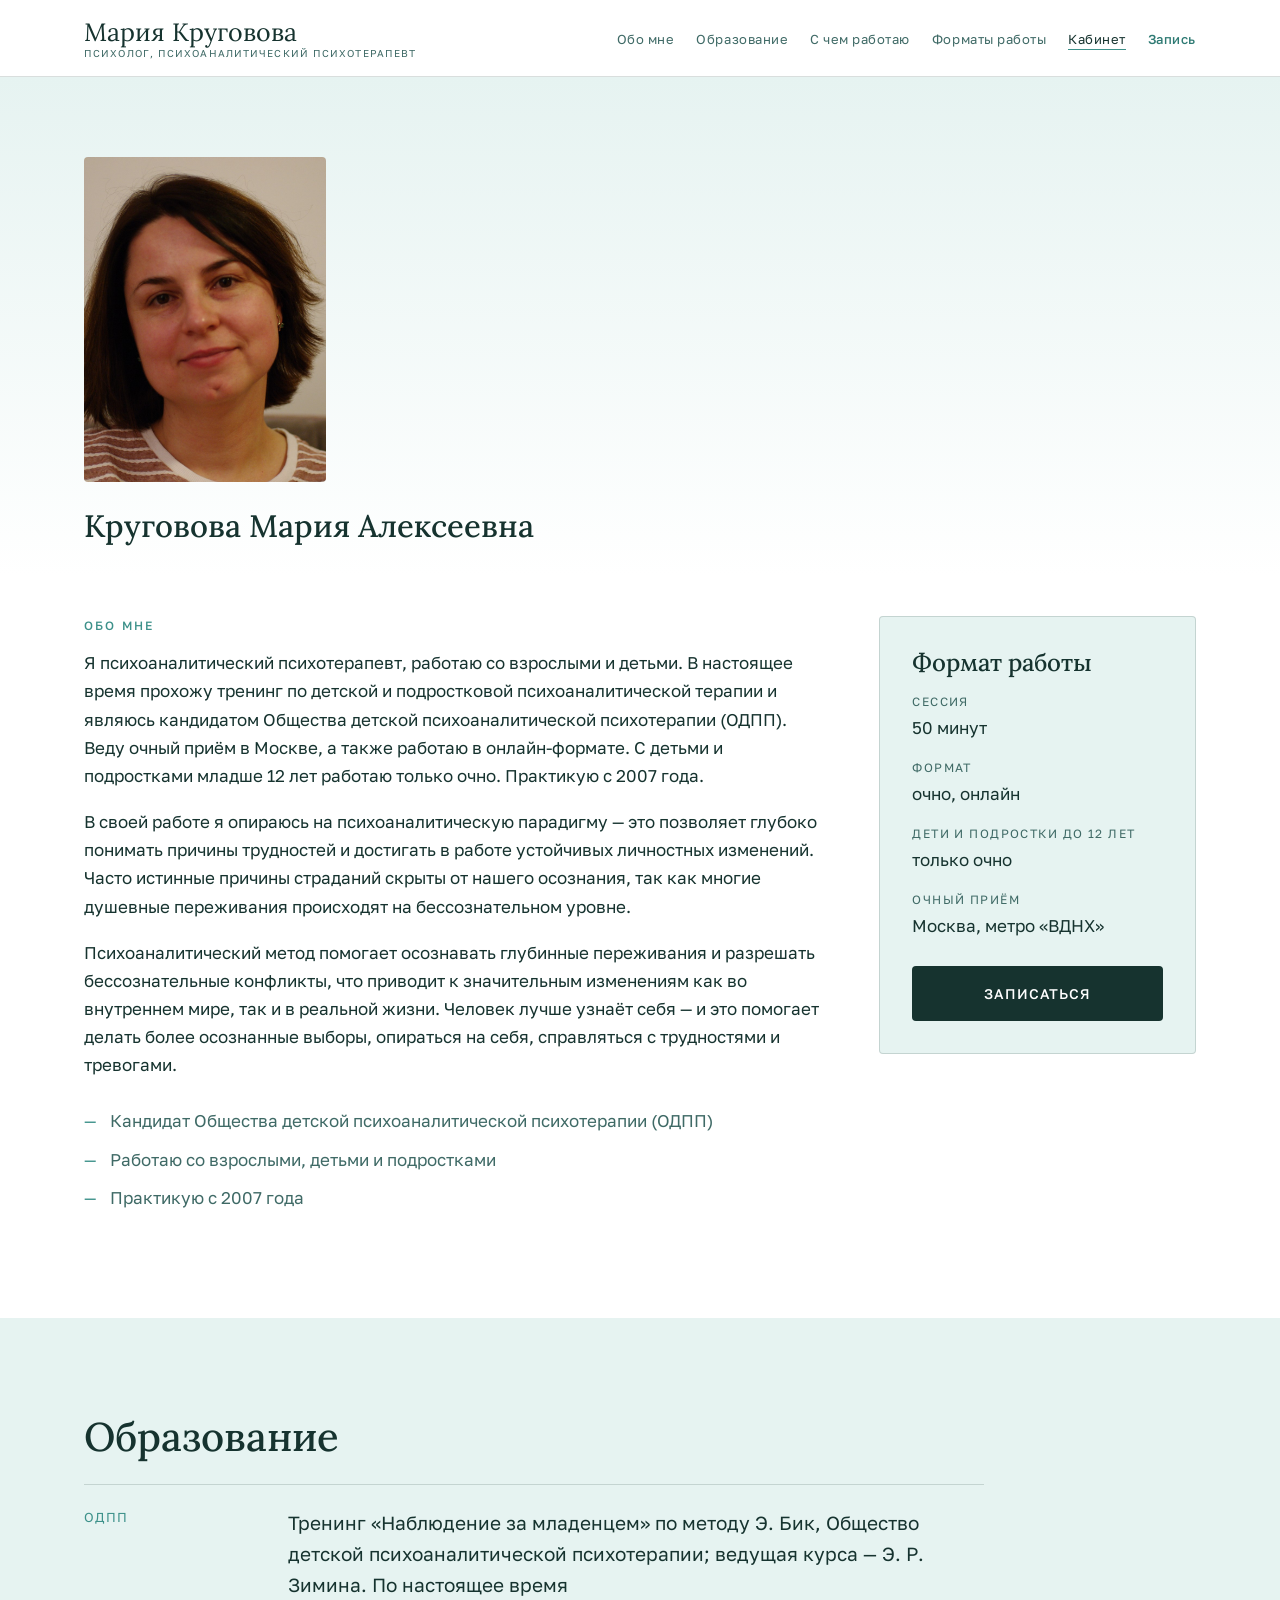
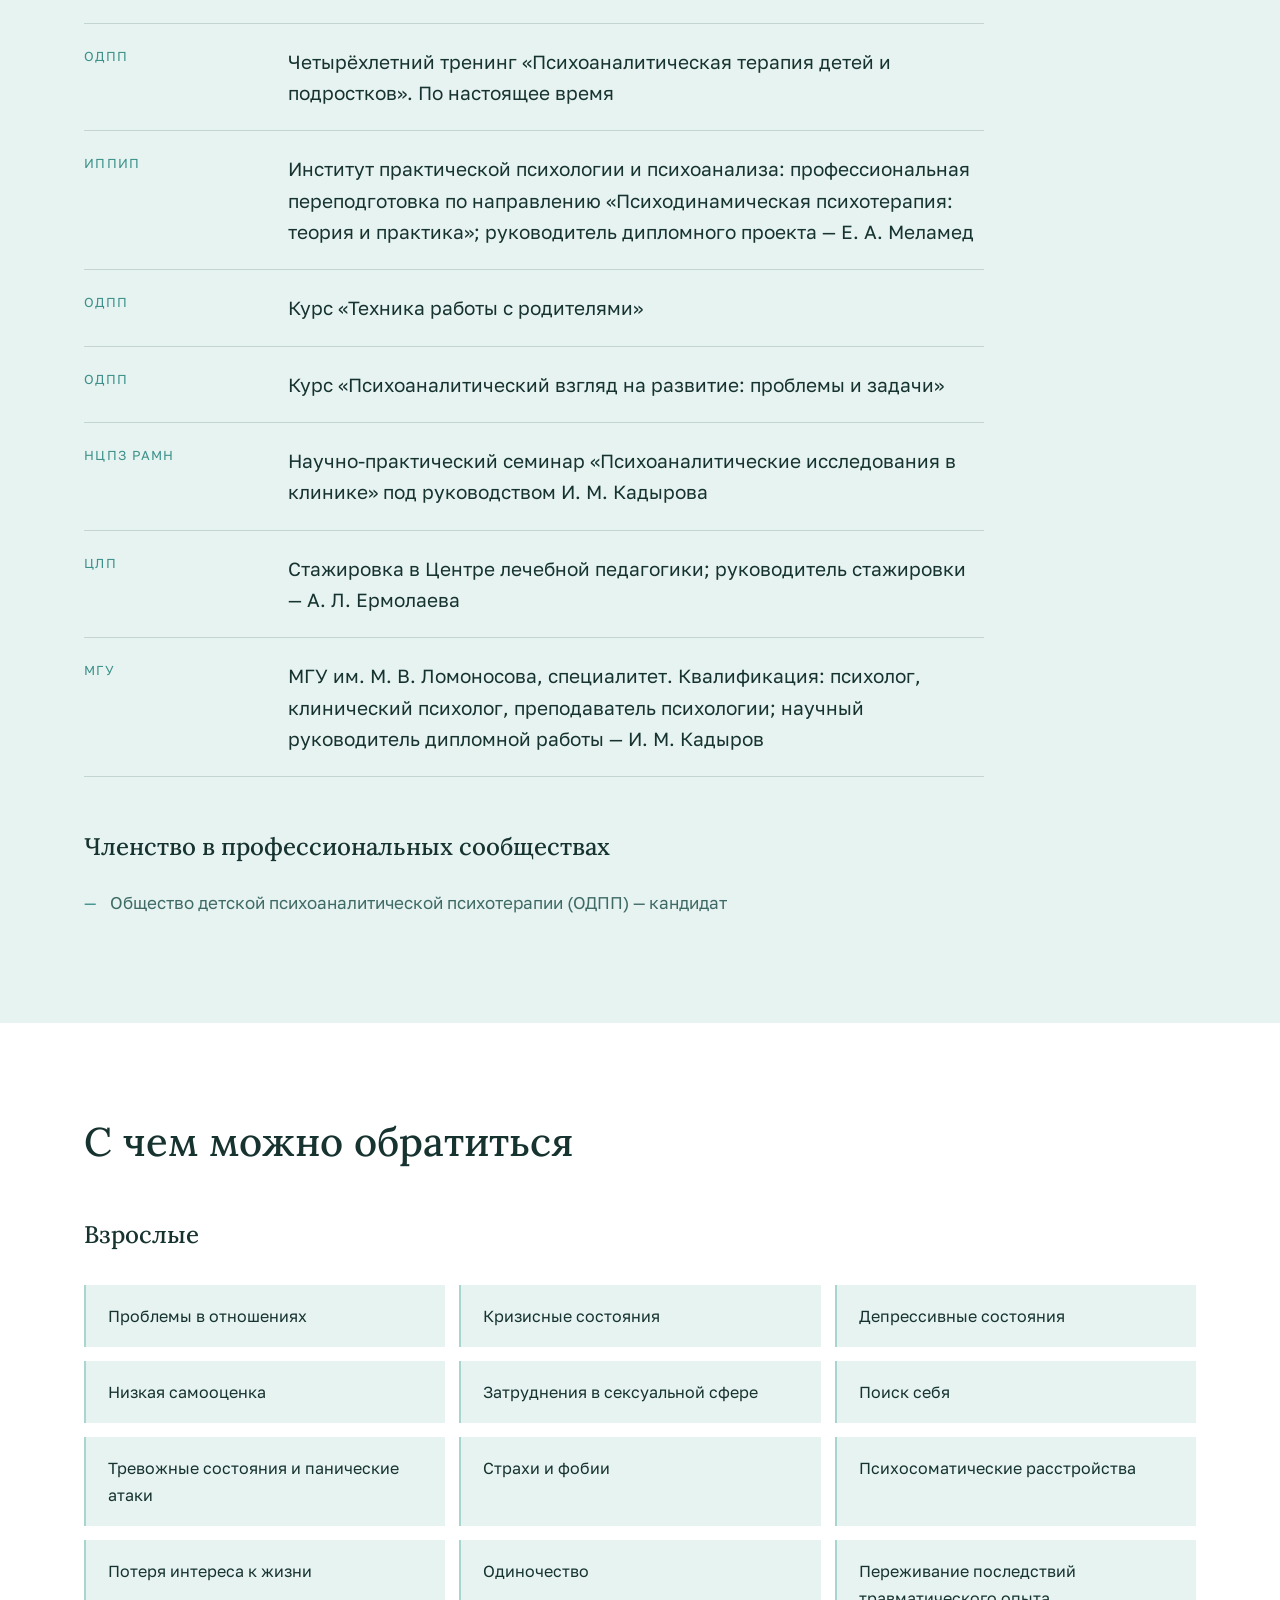
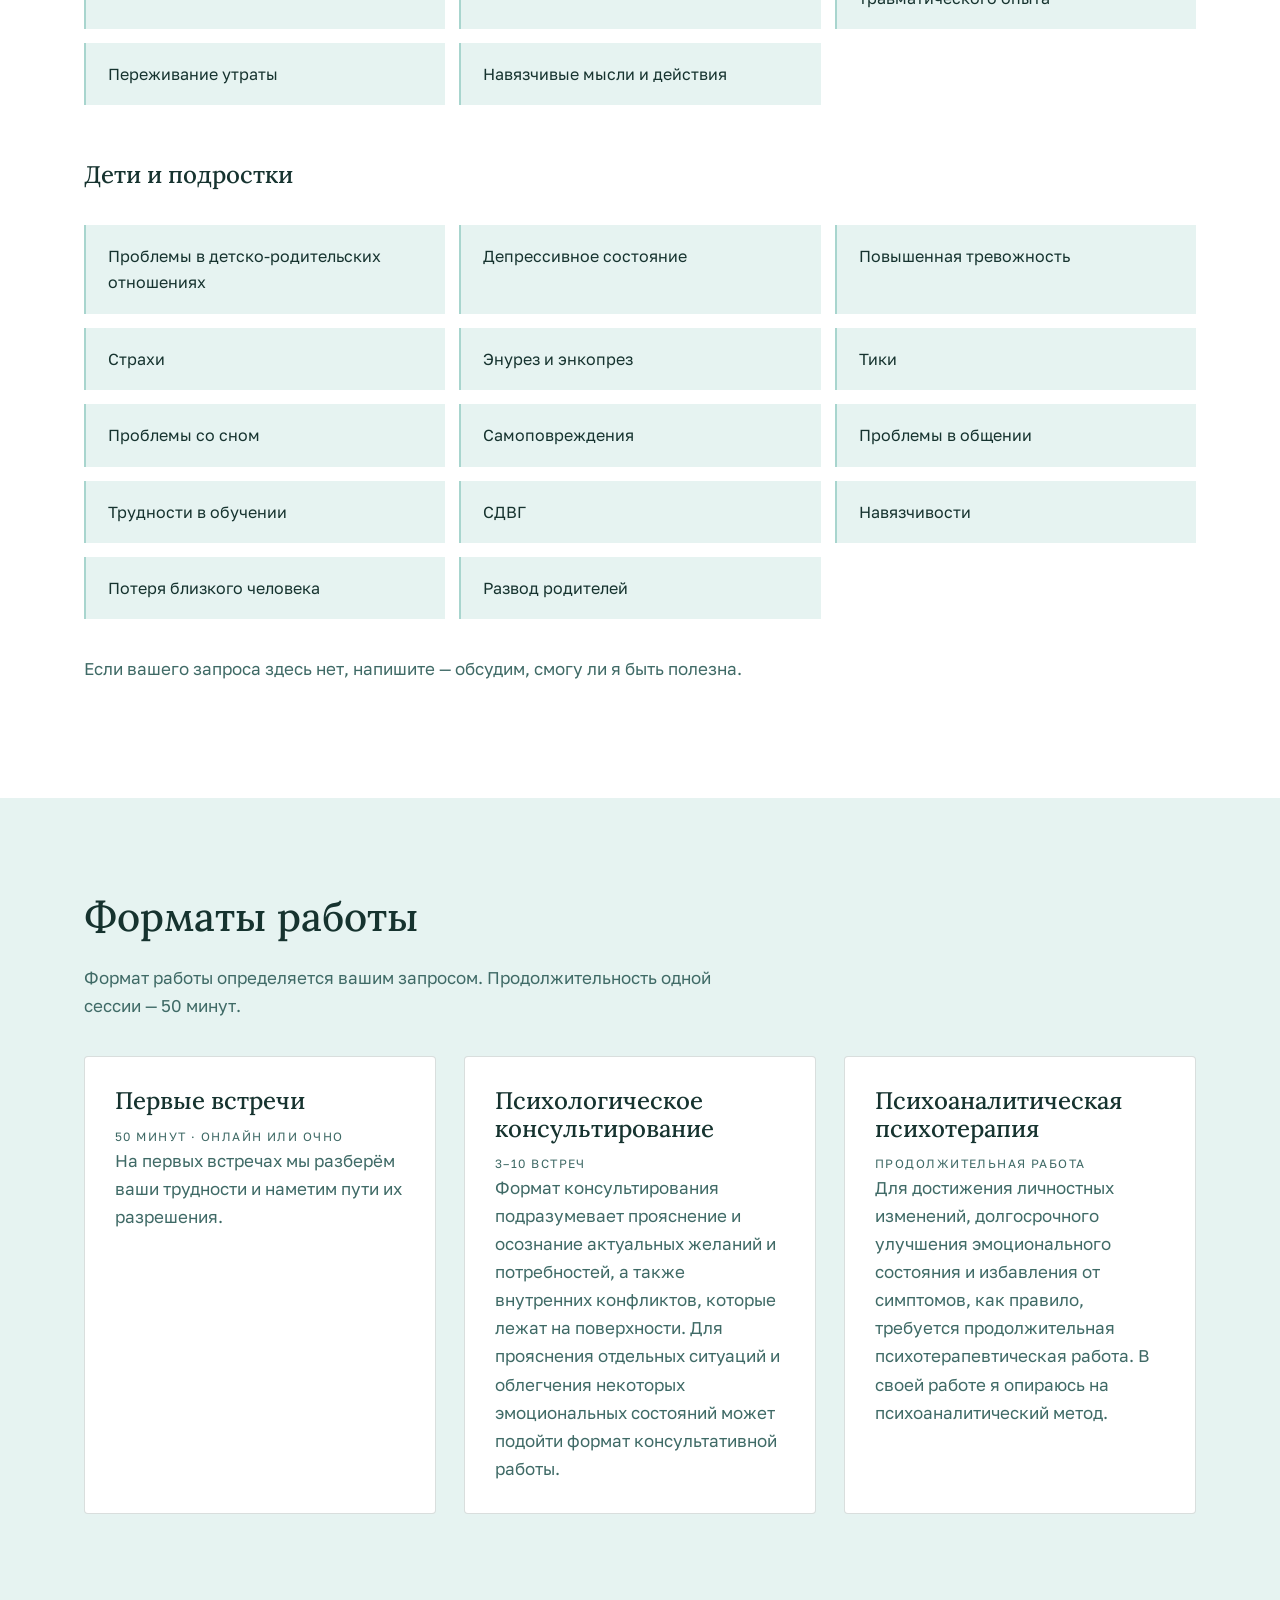
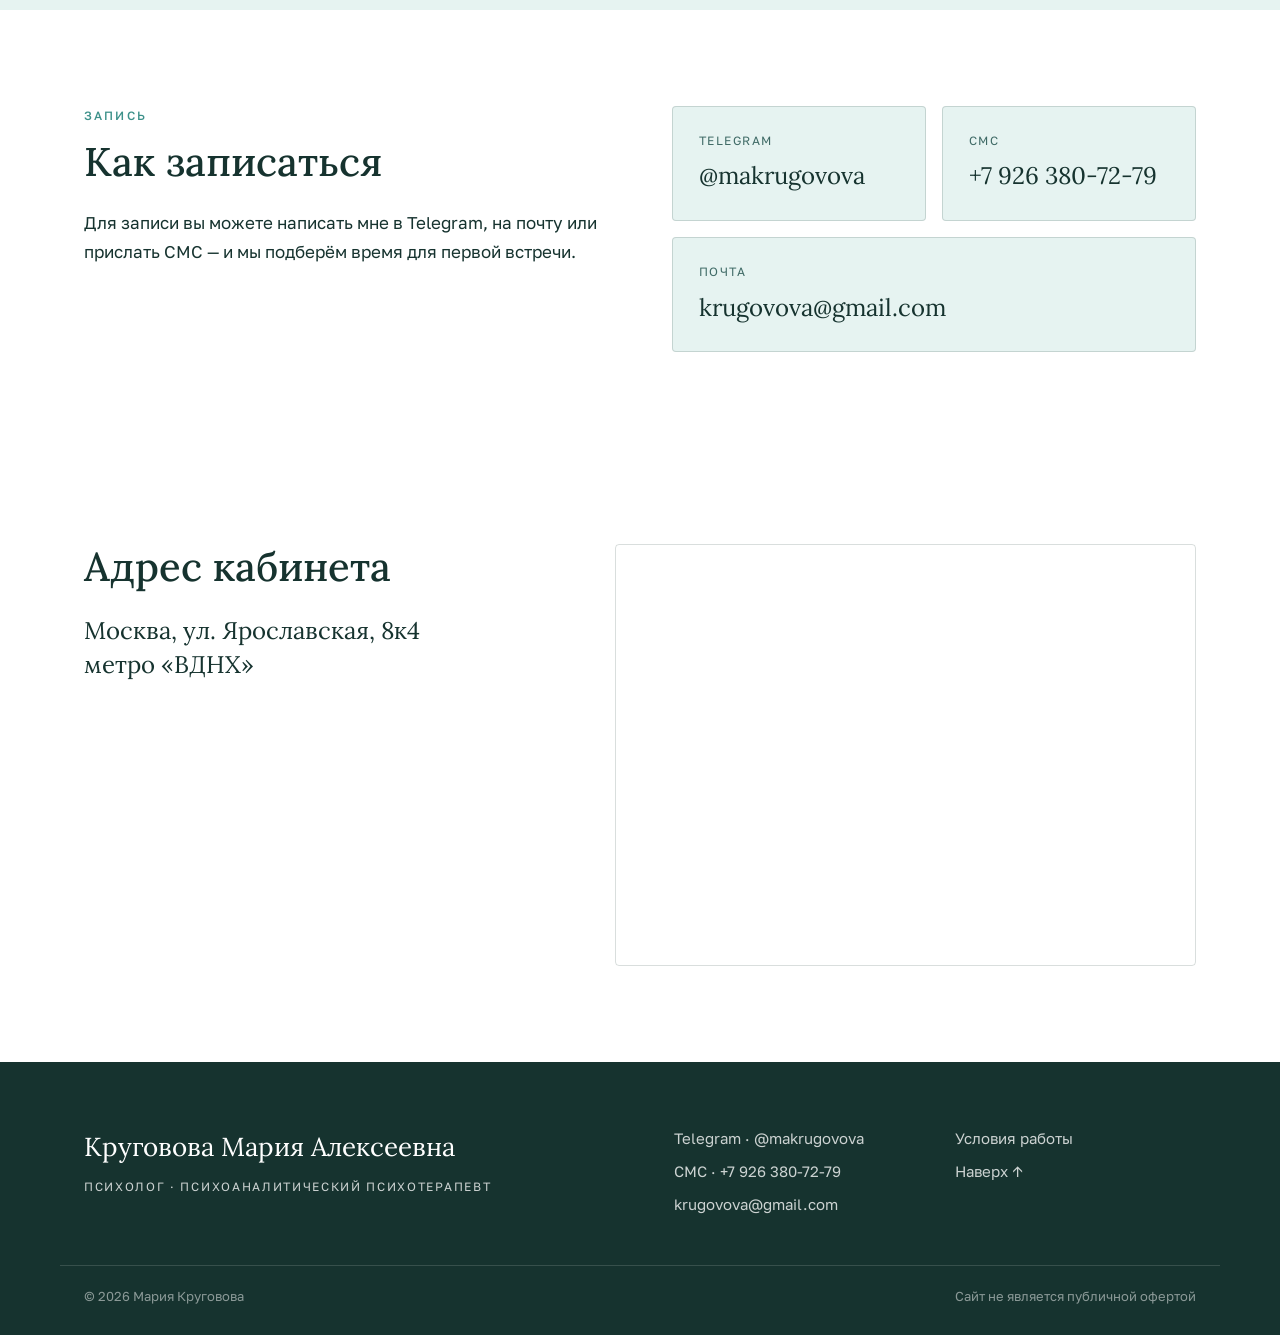
==== index.html @ 3757fe3a "Упростить шапку секции «Образование» Вместо надзаголовка «Образование» + h2 «Обучение и профессионал" ====
<!DOCTYPE html>
<html lang="ru">
<head>
<meta charset="UTF-8">
<meta name="viewport" content="width=device-width, initial-scale=1.0">
<title>Мария Круговова — клинический психолог, психоаналитический психотерапевт</title>
<meta name="description" content="Круговова Мария Алексеевна — клинический психолог, психоаналитический психотерапевт. Работа со взрослыми, детьми и подростками. Очный приём в Москве у метро ВДНХ и онлайн. Практика с 2007 года.">
<meta name="format-detection" content="telephone=no">
<!-- TODO: УДАЛИТЬ перед настоящим запуском — пока сайт-заглушка закрыт от поисковиков -->
<meta name="robots" content="noindex, nofollow">
<link rel="canonical" href="https://krugovova.ru/">
<meta property="og:type" content="website">
<meta property="og:title" content="Мария Круговова — клинический психолог, психоаналитический психотерапевт">
<meta property="og:description" content="Психоаналитическая психотерапия и консультирование. Взрослые, дети и подростки. Москва и онлайн.">
<meta property="og:url" content="https://krugovova.ru/">
<meta property="og:image" content="https://krugovova.ru/assets/img/og.jpg">
<meta property="og:image:width" content="1200">
<meta property="og:image:height" content="630">
<meta property="og:image:alt" content="Мария Круговова — клинический психолог, психоаналитический психотерапевт">
<meta name="twitter:card" content="summary_large_image">
<meta property="og:locale" content="ru_RU">
<link rel="icon" href="assets/img/favicon.svg" type="image/svg+xml">
<link rel="stylesheet" href="assets/css/style.css">
</head>
<body>

<!-- ============================== ШАПКА ============================== -->
<header class="header" id="header">
  <div class="container header__inner">
    <a class="brand" href="#top">
      <span class="brand__name">Мария Круговова</span>
      <span class="brand__role">психолог, психоаналитический&nbsp;психотерапевт</span>
    </a>

    <nav class="nav" id="nav">
      <ul class="nav__list">
        <li><a class="nav__link" href="#about">Обо мне</a></li>
        <li><a class="nav__link" href="#education">Образование</a></li>
        <li><a class="nav__link" href="#reasons">С чем работаю</a></li>
        <li><a class="nav__link" href="#method">Форматы работы</a></li>
        <li><a class="nav__link" href="#office">Кабинет</a></li>
        <li><a class="nav__link nav__link--cta" href="#booking">Запись</a></li>
      </ul>
      <div class="nav__contacts">
        <a href="https://t.me/makrugovova" target="_blank" rel="noopener" aria-label="Telegram">Telegram</a>
        <a href="sms:+79263807279" aria-label="СМС">+7 926 380-72-79</a>
        <a href="mailto:krugovova@gmail.com" aria-label="E-mail">krugovova@gmail.com</a>
      </div>
    </nav>

    <button class="burger" id="burger" type="button" aria-label="Меню" aria-expanded="false" aria-controls="nav">
      <span></span><span></span><span></span>
    </button>
  </div>
</header>

<main id="top">

  <!-- ============================== HERO ============================== -->
  <section class="hero">
    <div class="container hero__inner">
      <div class="hero__media">
        <img class="hero__photo" src="assets/img/portrait.jpg" alt="Мария Круговова, клинический психолог" width="900" height="1200">
        <h1 class="hero__title">Круговова Мария Алексеевна</h1>
      </div>
    </div>
  </section>

  <!-- ============================== ЦИФРЫ ============================== -->
  <!-- Скрыто: нет реальных цифр (часы семинаров, практики, супервизий, личной терапии).
       Когда Мария их назовёт — раскомментировать и подставить в data-count. -->
  <!--
  <section class="facts">
    <div class="container facts__grid">
      <div class="fact"><div class="fact__num" data-count="0">0</div><div class="fact__text">часов теоретических и клинических семинаров</div></div>
      <div class="fact"><div class="fact__num" data-count="0">0</div><div class="fact__text">часов работы с клиентами</div></div>
      <div class="fact"><div class="fact__num" data-count="0">0</div><div class="fact__text">часов супервизий</div></div>
      <div class="fact"><div class="fact__num" data-count="0">0</div><div class="fact__text">часов личной терапии</div></div>
    </div>
  </section>
  -->

  <!-- ============================== ОБО МНЕ ============================== -->
  <section class="section" id="about">
    <div class="container about__grid">
      <div class="about__text">
        <p class="eyebrow">Обо мне</p>
        <p>
          Я психоаналитический психотерапевт, работаю со взрослыми и детьми. В настоящее время
          прохожу тренинг по детской и подростковой психоаналитической терапии и являюсь кандидатом
          Общества детской психоаналитической психотерапии (ОДПП). Веду очный приём в Москве, а также
          работаю в онлайн-формате. С детьми и подростками младше 12 лет работаю только очно.
          Практикую с 2007 года.
        </p>
        <p>
          В своей работе я опираюсь на психоаналитическую парадигму — это позволяет глубоко понимать
          причины трудностей и достигать в работе устойчивых личностных изменений. Часто истинные
          причины страданий скрыты от нашего осознания, так как многие душевные переживания
          происходят на бессознательном уровне.
        </p>
        <p>
          Психоаналитический метод помогает осознавать глубинные переживания и разрешать
          бессознательные конфликты, что приводит к значительным изменениям как во внутреннем мире,
          так и в реальной жизни. Человек лучше узнаёт себя — и это помогает делать более осознанные
          выборы, опираться на себя, справляться с трудностями и тревогами.
        </p>
        <ul class="ticks">
          <li>Кандидат Общества детской психоаналитической психотерапии (ОДПП)</li>
          <li>Работаю со взрослыми, детьми и подростками</li>
          <li>Практикую с 2007 года</li>
        </ul>
      </div>
      <aside class="about__card">
        <h3>Формат работы</h3>
        <!-- TODO: добавить строку со стоимостью сессии, когда Мария её назовёт:
             <dt>Стоимость</dt><dd>0 000 ₽ за сессию</dd> -->
        <dl class="deflist">
          <dt>Сессия</dt><dd>50 минут</dd>
          <dt>Формат</dt><dd>очно, онлайн</dd>
          <dt>Дети и подростки до 12 лет</dt><dd>только очно</dd>
          <dt>Очный приём</dt><dd>Москва, метро «ВДНХ»</dd>
        </dl>
        <a class="btn btn--primary btn--block" href="#booking">Записаться</a>
      </aside>
    </div>
  </section>

  <!-- ============================== ОБРАЗОВАНИЕ ============================== -->
  <section class="section section--cream" id="education">
    <div class="container">
      <h2 class="section__title">Образование</h2>

      <!-- Карточки с дипломами/сертификатами: вернуть, когда будут сканы или фото 4:3.
           Разметка лежит в истории git (коммит fbd6896, секция #education). -->

      <ul class="timeline timeline--light">
        <li>
          <span class="timeline__year">ОДПП</span>
          <span class="timeline__text">Тренинг «Наблюдение за младенцем» по методу Э. Бик, Общество детской
            психоаналитической психотерапии; ведущая курса — Э. Р. Зимина. По настоящее время</span>
        </li>
        <li>
          <span class="timeline__year">ОДПП</span>
          <span class="timeline__text">Четырёхлетний тренинг «Психоаналитическая терапия детей и подростков».
            По настоящее время</span>
        </li>
        <li>
          <span class="timeline__year">ИППиП</span>
          <span class="timeline__text">Институт практической психологии и психоанализа: профессиональная
            переподготовка по направлению «Психодинамическая психотерапия: теория и практика»;
            руководитель дипломного проекта — Е. А. Меламед</span>
        </li>
        <li>
          <span class="timeline__year">ОДПП</span>
          <span class="timeline__text">Курс «Техника работы с родителями»</span>
        </li>
        <li>
          <span class="timeline__year">ОДПП</span>
          <span class="timeline__text">Курс «Психоаналитический взгляд на развитие: проблемы и задачи»</span>
        </li>
        <li>
          <span class="timeline__year">НЦПЗ РАМН</span>
          <span class="timeline__text">Научно-практический семинар «Психоаналитические исследования в клинике»
            под руководством И. М. Кадырова</span>
        </li>
        <li>
          <span class="timeline__year">ЦЛП</span>
          <span class="timeline__text">Стажировка в Центре лечебной педагогики; руководитель стажировки —
            А. Л. Ермолаева</span>
        </li>
        <li>
          <span class="timeline__year">МГУ</span>
          <span class="timeline__text">МГУ им. М. В. Ломоносова, специалитет. Квалификация: психолог,
            клинический психолог, преподаватель психологии; научный руководитель дипломной работы —
            И. М. Кадыров</span>
        </li>
      </ul>

      <h3 class="subtitle">Членство в профессиональных сообществах</h3>
      <ul class="ticks">
        <li>Общество детской психоаналитической психотерапии (ОДПП) — кандидат</li>
      </ul>
    </div>
  </section>

  <!-- ============================== ПРАКТИКА ============================== -->
  <!-- Скрыто: в присланном тексте нет мест работы и проектов, кроме частной практики с 2007 года.
       Когда появится список — раскомментировать, заполнить и вернуть пункт «Практика» в меню. -->
  <!--
  <section class="section section--dark" id="practice">
    <div class="container">
      <p class="eyebrow eyebrow--light">Практическая деятельность</p>
      <h2 class="section__title section__title--light">Где я работала и работаю</h2>
      <ul class="timeline">
        <li><span class="timeline__year">2007 — н. в.</span><span class="timeline__text">Частная психотерапевтическая практика</span></li>
      </ul>
    </div>
  </section>
  -->

  <!-- ============================== С ЧЕМ РАБОТАЮ ============================== -->
  <section class="section" id="reasons">
    <div class="container">
      <h2 class="section__title">С чем можно обратиться</h2>

      <h3 class="subtitle">Взрослые</h3>
      <ul class="tags">
        <li>Проблемы в отношениях</li>
        <li>Кризисные состояния</li>
        <li>Депрессивные состояния</li>
        <li>Низкая самооценка</li>
        <li>Затруднения в сексуальной сфере</li>
        <li>Поиск себя</li>
        <li>Тревожные состояния и панические атаки</li>
        <li>Страхи и фобии</li>
        <li>Психосоматические расстройства</li>
        <li>Потеря интереса к жизни</li>
        <li>Одиночество</li>
        <li>Переживание последствий травматического опыта</li>
        <li>Переживание утраты</li>
        <li>Навязчивые мысли и действия</li>
      </ul>

      <h3 class="subtitle">Дети и подростки</h3>
      <ul class="tags">
        <li>Проблемы в детско-родительских отношениях</li>
        <li>Депрессивное состояние</li>
        <li>Повышенная тревожность</li>
        <li>Страхи</li>
        <li>Энурез и энкопрез</li>
        <li>Тики</li>
        <li>Проблемы со сном</li>
        <li>Самоповреждения</li>
        <li>Проблемы в общении</li>
        <li>Трудности в обучении</li>
        <li>СДВГ</li>
        <li>Навязчивости</li>
        <li>Потеря близкого человека</li>
        <li>Развод родителей</li>
      </ul>

      <p class="section__lead" style="margin-top:36px">
        Если вашего запроса здесь нет, напишите — обсудим, смогу ли я быть полезна.
      </p>
    </div>
  </section>

  <!-- ============================== МЕТОД ============================== -->
  <section class="section section--cream" id="method">
    <div class="container">
      <h2 class="section__title">Форматы работы</h2>
      <p class="section__lead">
        Формат работы определяется вашим запросом. Продолжительность одной сессии — 50 минут.
      </p>

      <div class="method__grid">
        <article class="method__item">
          <h3>Первые встречи</h3>
          <p class="method__freq">50 минут · онлайн или очно</p>
          <p>На первых встречах мы разберём ваши трудности и наметим пути их разрешения.</p>
        </article>
        <article class="method__item">
          <h3>Психологическое консультирование</h3>
          <p class="method__freq">3–10 встреч</p>
          <p>Формат консультирования подразумевает прояснение и осознание актуальных желаний
            и потребностей, а также внутренних конфликтов, которые лежат на поверхности.
            Для прояснения отдельных ситуаций и облегчения некоторых эмоциональных состояний
            может подойти формат консультативной работы.</p>
        </article>
        <article class="method__item">
          <h3>Психоаналитическая психотерапия</h3>
          <p class="method__freq">продолжительная работа</p>
          <p>Для достижения личностных изменений, долгосрочного улучшения эмоционального состояния
            и избавления от симптомов, как правило, требуется продолжительная психотерапевтическая
            работа. В своей работе я опираюсь на психоаналитический метод.</p>
        </article>
      </div>

    </div>
  </section>

  <!-- ============================== ЗАПИСЬ ============================== -->
  <section class="section booking" id="booking">
    <div class="container booking__grid">
      <div class="booking__text">
        <p class="eyebrow">Запись</p>
        <h2 class="section__title">Как записаться</h2>
        <p>
          Для записи вы можете написать мне в Telegram, на почту или прислать СМС —
          и мы подберём время для первой встречи.
        </p>
      </div>

      <div class="booking__contacts">
        <a class="contact" href="https://t.me/makrugovova" target="_blank" rel="noopener">
          <span class="contact__label">Telegram</span>
          <span class="contact__value">@makrugovova</span>
        </a>
        <a class="contact" href="sms:+79263807279">
          <span class="contact__label">СМС</span>
          <span class="contact__value">+7 926 380-72-79</span>
        </a>
        <a class="contact contact--wide" href="mailto:krugovova@gmail.com">
          <span class="contact__label">Почта</span>
          <span class="contact__value">krugovova@gmail.com</span>
        </a>
      </div>
    </div>
  </section>

  <!-- ============================== СТАТЬИ ============================== -->
  <!-- Скрыто: своих текстов и ссылок на публикации пока нет.
       Разметка секции лежит в истории git (коммит fbd6896, секция #articles);
       когда статьи появятся — вернуть её и пункт «Статьи» в меню. -->

  <!-- ============================== КАБИНЕТ ============================== -->
  <section class="section" id="office">
    <div class="container office__grid">
      <div>
        <h2 class="section__title">Адрес кабинета</h2>
        <p class="office__addr">Москва, ул. Ярославская, 8к4<br>метро «ВДНХ»</p>
      </div>
      <div class="office__map">
        <!-- TODO: сверить положение метки. Координаты подобраны по адресу автоматически;
             точную карту можно взять в Яндекс.Картах → «Поделиться» → «Код для сайта». -->
        <iframe src="https://yandex.ru/map-widget/v1/?ll=37.647386%2C55.816922&amp;z=17&amp;pt=37.647386,55.816922,pm2rdm"
                title="Карта: Москва, ул. Ярославская, 8к4" loading="lazy" allowfullscreen></iframe>
      </div>
    </div>
  </section>

</main>

<!-- ============================== ПОДВАЛ ============================== -->
<footer class="footer">
  <div class="container footer__inner">
    <div class="footer__col">
      <p class="footer__name">Круговова Мария Алексеевна</p>
      <p class="footer__role">психолог · психоаналитический психотерапевт</p>
    </div>
    <div class="footer__col">
      <a href="https://t.me/makrugovova" target="_blank" rel="noopener">Telegram · @makrugovova</a>
      <a href="sms:+79263807279">СМС · +7 926 380-72-79</a>
      <a href="mailto:krugovova@gmail.com">krugovova@gmail.com</a>
    </div>
    <div class="footer__col">
      <a href="contract.html">Условия работы</a>
      <a href="#top">Наверх ↑</a>
    </div>
  </div>
  <div class="container footer__bottom">
    <span>© <span id="year">2026</span> Мария Круговова</span>
    <span>Сайт не является публичной офертой</span>
  </div>
</footer>

<script src="assets/js/main.js"></script>
</body>
</html>
---- assets/css/style.css ----
/* ============================================================
   Локальные шрифты. Подключены файлами, а не с Google Fonts:
   сайт не делает запросов на сторонние домены и не зависит
   от их доступности. Оба шрифта под SIL Open Font License 1.1,
   тексты лицензий — в assets/fonts/.
   ============================================================ */

/* Lora 400 — cyrillic-ext */
@font-face {
  font-family: 'Lora';
  font-style: normal;
  font-weight: 400;
  font-display: swap;
  src: url('../fonts/lora-400-cyrillic-ext.woff2') format('woff2');
  unicode-range: U+0460-052F, U+1C80-1C8A, U+20B4, U+2DE0-2DFF, U+A640-A69F, U+FE2E-FE2F;
}

/* Lora 400 — cyrillic */
@font-face {
  font-family: 'Lora';
  font-style: normal;
  font-weight: 400;
  font-display: swap;
  src: url('../fonts/lora-400-cyrillic.woff2') format('woff2');
  unicode-range: U+0301, U+0400-045F, U+0490-0491, U+04B0-04B1, U+2116;
}

/* Lora 400 — latin-ext */
@font-face {
  font-family: 'Lora';
  font-style: normal;
  font-weight: 400;
  font-display: swap;
  src: url('../fonts/lora-400-latin-ext.woff2') format('woff2');
  unicode-range: U+0100-02BA, U+02BD-02C5, U+02C7-02CC, U+02CE-02D7, U+02DD-02FF, U+0304, U+0308, U+0329, U+1D00-1DBF, U+1E00-1E9F, U+1EF2-1EFF, U+2020, U+20A0-20AB, U+20AD-20C0, U+2113, U+2C60-2C7F, U+A720-A7FF;
}

/* Lora 400 — latin */
@font-face {
  font-family: 'Lora';
  font-style: normal;
  font-weight: 400;
  font-display: swap;
  src: url('../fonts/lora-400-latin.woff2') format('woff2');
  unicode-range: U+0000-00FF, U+0131, U+0152-0153, U+02BB-02BC, U+02C6, U+02DA, U+02DC, U+0304, U+0308, U+0329, U+2000-206F, U+20AC, U+2122, U+2191, U+2193, U+2212, U+2215, U+FEFF, U+FFFD;
}

/* Lora 500 — cyrillic-ext */
@font-face {
  font-family: 'Lora';
  font-style: normal;
  font-weight: 500;
  font-display: swap;
  src: url('../fonts/lora-500-cyrillic-ext.woff2') format('woff2');
  unicode-range: U+0460-052F, U+1C80-1C8A, U+20B4, U+2DE0-2DFF, U+A640-A69F, U+FE2E-FE2F;
}

/* Lora 500 — cyrillic */
@font-face {
  font-family: 'Lora';
  font-style: normal;
  font-weight: 500;
  font-display: swap;
  src: url('../fonts/lora-500-cyrillic.woff2') format('woff2');
  unicode-range: U+0301, U+0400-045F, U+0490-0491, U+04B0-04B1, U+2116;
}

/* Lora 500 — latin-ext */
@font-face {
  font-family: 'Lora';
  font-style: normal;
  font-weight: 500;
  font-display: swap;
  src: url('../fonts/lora-500-latin-ext.woff2') format('woff2');
  unicode-range: U+0100-02BA, U+02BD-02C5, U+02C7-02CC, U+02CE-02D7, U+02DD-02FF, U+0304, U+0308, U+0329, U+1D00-1DBF, U+1E00-1E9F, U+1EF2-1EFF, U+2020, U+20A0-20AB, U+20AD-20C0, U+2113, U+2C60-2C7F, U+A720-A7FF;
}

/* Lora 500 — latin */
@font-face {
  font-family: 'Lora';
  font-style: normal;
  font-weight: 500;
  font-display: swap;
  src: url('../fonts/lora-500-latin.woff2') format('woff2');
  unicode-range: U+0000-00FF, U+0131, U+0152-0153, U+02BB-02BC, U+02C6, U+02DA, U+02DC, U+0304, U+0308, U+0329, U+2000-206F, U+20AC, U+2122, U+2191, U+2193, U+2212, U+2215, U+FEFF, U+FFFD;
}

/* Golos Text 400 — cyrillic-ext */
@font-face {
  font-family: 'Golos Text';
  font-style: normal;
  font-weight: 400;
  font-display: swap;
  src: url('../fonts/golos-text-400-cyrillic-ext.woff2') format('woff2');
  unicode-range: U+0460-052F, U+1C80-1C8A, U+20B4, U+2DE0-2DFF, U+A640-A69F, U+FE2E-FE2F;
}

/* Golos Text 400 — cyrillic */
@font-face {
  font-family: 'Golos Text';
  font-style: normal;
  font-weight: 400;
  font-display: swap;
  src: url('../fonts/golos-text-400-cyrillic.woff2') format('woff2');
  unicode-range: U+0301, U+0400-045F, U+0490-0491, U+04B0-04B1, U+2116;
}

/* Golos Text 400 — latin-ext */
@font-face {
  font-family: 'Golos Text';
  font-style: normal;
  font-weight: 400;
  font-display: swap;
  src: url('../fonts/golos-text-400-latin-ext.woff2') format('woff2');
  unicode-range: U+0100-02BA, U+02BD-02C5, U+02C7-02CC, U+02CE-02D7, U+02DD-02FF, U+0304, U+0308, U+0329, U+1D00-1DBF, U+1E00-1E9F, U+1EF2-1EFF, U+2020, U+20A0-20AB, U+20AD-20C0, U+2113, U+2C60-2C7F, U+A720-A7FF;
}

/* Golos Text 400 — latin */
@font-face {
  font-family: 'Golos Text';
  font-style: normal;
  font-weight: 400;
  font-display: swap;
  src: url('../fonts/golos-text-400-latin.woff2') format('woff2');
  unicode-range: U+0000-00FF, U+0131, U+0152-0153, U+02BB-02BC, U+02C6, U+02DA, U+02DC, U+0304, U+0308, U+0329, U+2000-206F, U+20AC, U+2122, U+2191, U+2193, U+2212, U+2215, U+FEFF, U+FFFD;
}

/* Golos Text 500 — cyrillic-ext */
@font-face {
  font-family: 'Golos Text';
  font-style: normal;
  font-weight: 500;
  font-display: swap;
  src: url('../fonts/golos-text-500-cyrillic-ext.woff2') format('woff2');
  unicode-range: U+0460-052F, U+1C80-1C8A, U+20B4, U+2DE0-2DFF, U+A640-A69F, U+FE2E-FE2F;
}

/* Golos Text 500 — cyrillic */
@font-face {
  font-family: 'Golos Text';
  font-style: normal;
  font-weight: 500;
  font-display: swap;
  src: url('../fonts/golos-text-500-cyrillic.woff2') format('woff2');
  unicode-range: U+0301, U+0400-045F, U+0490-0491, U+04B0-04B1, U+2116;
}

/* Golos Text 500 — latin-ext */
@font-face {
  font-family: 'Golos Text';
  font-style: normal;
  font-weight: 500;
  font-display: swap;
  src: url('../fonts/golos-text-500-latin-ext.woff2') format('woff2');
  unicode-range: U+0100-02BA, U+02BD-02C5, U+02C7-02CC, U+02CE-02D7, U+02DD-02FF, U+0304, U+0308, U+0329, U+1D00-1DBF, U+1E00-1E9F, U+1EF2-1EFF, U+2020, U+20A0-20AB, U+20AD-20C0, U+2113, U+2C60-2C7F, U+A720-A7FF;
}

/* Golos Text 500 — latin */
@font-face {
  font-family: 'Golos Text';
  font-style: normal;
  font-weight: 500;
  font-display: swap;
  src: url('../fonts/golos-text-500-latin.woff2') format('woff2');
  unicode-range: U+0000-00FF, U+0131, U+0152-0153, U+02BB-02BC, U+02C6, U+02DA, U+02DC, U+0304, U+0308, U+0329, U+2000-206F, U+20AC, U+2122, U+2191, U+2193, U+2212, U+2215, U+FEFF, U+FFFD;
}

:root{
  --ink:        #16332f;   /* основной тёмный */
  --ink-soft:   #3f6a66;   /* приглушённый текст */
  --accent:     #3d918a;   /* акцент, ссылки */
  --accent-dk:  #2e7a73;
  --sand:       #a8d5ce;   /* светлая бирюза */
  --cream:      #e6f3f1;   /* фон секций */
  --white:      #ffffff;
  --line:       rgba(22,51,47,.16);

  --font-head: "Lora", Georgia, "Times New Roman", serif;
  --font-body: "Golos Text", -apple-system, BlinkMacSystemFont, "Segoe UI", Roboto, Arial, sans-serif;

  --container: 1160px;
  --gutter: 24px;
  --radius: 4px;
  --header-h: 76px;
}

*,*::before,*::after{ box-sizing:border-box; }

html{ scroll-behavior:smooth; }
@media (prefers-reduced-motion: reduce){ html{ scroll-behavior:auto; } }

body{
  margin:0;
  font-family:var(--font-body);
  font-size:17px;
  line-height:1.65;
  font-weight:400;
  color:var(--ink);
  background:var(--white);
  -webkit-font-smoothing:antialiased;
}

img{ max-width:100%; height:auto; display:block; }
a{ color:var(--accent-dk); text-decoration:none; }
a:hover{ color:var(--ink); }
p{ margin:0 0 1.1em; }
h1,h2,h3{ font-family:var(--font-head); font-weight:500; line-height:1.15; margin:0 0 .5em; }

.container{ width:100%; max-width:var(--container); margin:0 auto; padding:0 var(--gutter); }

/* ---------- типовые элементы ---------- */
.eyebrow{
  font-size:12px; letter-spacing:.18em; text-transform:uppercase;
  color:var(--accent); font-weight:500; margin:0 0 14px;
}
.eyebrow--light{ color:var(--sand); }

.section{ padding:96px 0; }
.section--cream{ background:var(--cream); }
.section--dark{ background:var(--ink); color:var(--white); }
.section__title{ font-size:clamp(30px,4vw,40px); margin-bottom:.6em; }
.section__title--light{ color:var(--white); }
.section__lead{ max-width:62ch; color:var(--ink-soft); }
.subtitle{ font-size:24px; margin:56px 0 20px; }

.btn{
  display:inline-flex; align-items:center; justify-content:center;
  padding:15px 30px; border:1px solid transparent; border-radius:var(--radius);
  font-family:var(--font-body); font-size:14px; font-weight:500;
  letter-spacing:.06em; text-transform:uppercase; cursor:pointer;
  transition:background .25s, color .25s, border-color .25s;
}
.btn--primary{ background:var(--ink); color:var(--white); }
.btn--primary:hover{ background:var(--accent-dk); color:var(--white); }
.btn--ghost{ border-color:var(--line); color:var(--ink); }
.btn--ghost:hover{ border-color:var(--ink); color:var(--ink); }
.btn--block{ width:100%; }

/* ---------- шапка ---------- */
.header{
  position:sticky; top:0; z-index:50;
  background:rgba(255,255,255,.92);
  backdrop-filter:saturate(1.4) blur(8px);
  border-bottom:1px solid var(--line);
}
.header__inner{ display:flex; align-items:center; gap:24px; min-height:var(--header-h); }
.brand{ display:flex; flex-direction:column; line-height:1.2; color:var(--ink); }
.brand__name{ font-family:var(--font-head); font-size:25px; }
.brand__role{ font-size:10px; letter-spacing:.11em; text-transform:uppercase; color:var(--ink-soft); }

.nav{ margin-left:auto; display:flex; align-items:center; gap:28px; }
.nav__list{ display:flex; gap:22px; list-style:none; margin:0; padding:0; }
.nav__link{
  font-size:13px; letter-spacing:.04em; color:var(--ink-soft);
  padding-bottom:2px; border-bottom:1px solid transparent;
}
.nav__link:hover, .nav__link.is-active{ color:var(--ink); border-bottom-color:var(--accent); }
.nav__link--cta{ color:var(--accent-dk); font-weight:500; }
.nav__contacts{ display:none; }

.burger{ display:none; width:40px; height:40px; margin-left:auto; padding:9px 8px;
  background:none; border:0; cursor:pointer; flex-direction:column; justify-content:space-between; }
.burger span{ display:block; height:1.5px; background:var(--ink); transition:transform .25s, opacity .2s; }

/* ---------- hero ---------- */
.hero{ padding:80px 0 32px; background:linear-gradient(180deg, var(--cream) 0%, var(--white) 100%); }
/* «Обо мне» идёт сразу за hero — подтягиваем её к фото и имени */
.hero + .section{ padding-top:40px; }
.hero__inner{ display:block; }
.hero__title{ font-size:clamp(26px,3vw,31px); margin:0; }

/* фото и имя под ним — одной колонкой слева */
.hero__media{ display:flex; flex-direction:column; align-items:flex-start; gap:26px; }
.hero__photo{ width:242px; height:325px; border-radius:var(--radius); object-fit:cover; }

/* ---------- цифры ---------- */
.facts{ padding:56px 0; border-block:1px solid var(--line); }
.facts__grid{ display:grid; grid-template-columns:repeat(4,1fr); gap:32px; }
.fact{ text-align:center; }
.fact__num{ font-family:var(--font-head); font-size:52px; line-height:1; color:var(--accent); }
.fact__num::after{ content:"+"; }
.fact__text{ margin-top:10px; font-size:14px; color:var(--ink-soft); }

/* ---------- обо мне ---------- */
.about__grid{ display:grid; grid-template-columns:1.4fr .6fr; gap:56px; align-items:start; }
.ticks{ list-style:none; margin:28px 0 0; padding:0; }
.ticks li{ position:relative; padding-left:26px; margin-bottom:10px; color:var(--ink-soft); }
.ticks li::before{ content:"—"; position:absolute; left:0; color:var(--accent); }
.about__card{ background:var(--cream); border:1px solid var(--line); border-radius:var(--radius); padding:32px; }
.about__card h3{ font-size:24px; }
.deflist{ margin:0 0 26px; }
.deflist dt{ font-size:12px; letter-spacing:.12em; text-transform:uppercase; color:var(--ink-soft); margin-top:16px; }
.deflist dd{ margin:2px 0 0; font-size:17px; }

/* ---------- карточки образования ---------- */
.cards{ display:grid; grid-template-columns:repeat(3,1fr); gap:28px; }
.card{ background:var(--white); border:1px solid var(--line); border-radius:var(--radius); overflow:hidden; }
.card__img{ width:100%; aspect-ratio:4/3; object-fit:cover; }
.card__body{ padding:22px 24px 26px; }
.card__title{ font-size:22px; margin-bottom:.3em; }
.card__meta{ margin:0; font-size:14px; color:var(--ink-soft); }

.chips{ display:flex; flex-wrap:wrap; gap:10px; list-style:none; margin:0; padding:0; }
.chips li{ padding:9px 18px; border:1px solid var(--line); border-radius:100px; font-size:14px; background:var(--white); }

/* ---------- практика ---------- */
.timeline{ list-style:none; margin:0; padding:0; max-width:900px; }
.timeline li{ display:grid; grid-template-columns:180px 1fr; gap:24px;
  padding:22px 0; border-top:1px solid rgba(255,255,255,.16); }
.timeline li:last-child{ border-bottom:1px solid rgba(255,255,255,.16); }
.timeline__year{ font-size:13px; letter-spacing:.1em; text-transform:uppercase; color:var(--sand); }
.timeline__text{ font-size:19px; }

/* ---------- принципы ---------- */

/* ---------- запросы ---------- */
.tags{ display:grid; grid-template-columns:repeat(3,1fr); gap:14px; list-style:none; margin:36px 0 0; padding:0; }
.tags li{ padding:18px 22px; background:var(--cream); border-left:2px solid var(--sand); font-size:16px; }
.tags li:hover{ border-left-color:var(--accent); }

/* ---------- метод ---------- */
.method__grid{ display:grid; grid-template-columns:repeat(3,1fr); gap:28px; margin-top:36px; }
.method__item{ background:var(--white); border:1px solid var(--line); border-radius:var(--radius); padding:30px; }
.method__item h3{ font-size:24px; }
.method__item p{ margin:0; color:var(--ink-soft); }


/* ---------- запись ---------- */
.booking__grid{ display:grid; grid-template-columns:1fr 1fr; gap:64px; align-items:start; }
.booking__contacts{ display:grid; grid-template-columns:1fr 1fr; gap:16px; }
.contact{
  display:flex; flex-direction:column; gap:6px; padding:24px 26px;
  background:var(--cream); border:1px solid var(--line); border-radius:var(--radius);
  transition:border-color .25s, background .25s;
}
.contact:hover{ border-color:var(--accent); background:var(--white); }
.contact__label{ font-size:12px; letter-spacing:.12em; text-transform:uppercase; color:var(--ink-soft); }
.contact__value{ font-family:var(--font-head); font-size:24px; color:var(--ink); }
/* контакт во всю ширину — когда плиток нечётное число */
.contact--wide{ grid-column:1 / -1; }

/* ---------- статьи ---------- */
.articles{ list-style:none; margin:36px 0 0; padding:0; }
.article{ display:grid; grid-template-columns:70px 1fr; gap:20px; padding:26px 0; border-top:1px solid var(--line); }
.article:last-child{ border-bottom:1px solid var(--line); }
.article__num{ font-family:var(--font-head); font-size:30px; color:var(--accent); }
.article__title{ font-size:24px; margin-bottom:.2em; }
.article__title a{ color:var(--ink); }
.article__title a:hover{ color:var(--accent-dk); }
.article__meta{ margin:0; font-size:14px; color:var(--ink-soft); }

/* ---------- подвал ---------- */
.footer{ background:var(--ink); color:rgba(255,255,255,.78); padding:64px 0 28px; font-size:15px; }
.footer a{ color:rgba(255,255,255,.78); }
.footer a:hover{ color:var(--sand); }
.footer__inner{ display:grid; grid-template-columns:1.6fr .7fr .7fr; gap:40px; }
.footer__col{ display:flex; flex-direction:column; gap:8px; }
.footer__name{ font-family:var(--font-head); font-size:26px; color:var(--white); margin:0; }
.footer__role{ margin:0; font-size:12px; letter-spacing:.14em; text-transform:uppercase; }
.footer__note{ margin:12px 0 0; max-width:40ch; }
.footer__bottom{ display:flex; justify-content:space-between; gap:16px; flex-wrap:wrap;
  margin-top:48px; padding-top:20px; border-top:1px solid rgba(255,255,255,.14); font-size:13px; color:rgba(255,255,255,.5); }

/* ---------- служебные страницы (contract.html, privacy.html) ---------- */
.page{ padding:64px 0 96px; }
.page__content{ max-width:74ch; }
.page__content h2{ font-size:28px; margin-top:1.6em; }
.page__content ul, .page__content ol{ padding-left:22px; color:var(--ink-soft); }
.page__content li{ margin-bottom:8px; }

/* ---------- появление при скролле ---------- */
.reveal{ opacity:0; transform:translateY(18px); transition:opacity .7s ease, transform .7s ease; }
.reveal.is-visible{ opacity:1; transform:none; }
@media (prefers-reduced-motion: reduce){ .reveal{ opacity:1; transform:none; transition:none; } }

/* якоря не уезжают под липкую шапку */
[id]{ scroll-margin-top:calc(var(--header-h) + 16px); }

/* ============================== адаптив ============================== */
@media (max-width:1024px){
  .about__grid, .booking__grid{ grid-template-columns:1fr; gap:40px; }
  .cards, .method__grid{ grid-template-columns:repeat(2,1fr); }
  .tags{ grid-template-columns:repeat(2,1fr); }
  .facts__grid{ grid-template-columns:repeat(2,1fr); gap:28px; }
  .footer__inner{ grid-template-columns:1fr 1fr; }
}

/* меню уходит под бургер раньше остальной вёрстки: подпись в шапке длинная,
   и на планшетных ширинах пункты начинали переноситься */
@media (max-width:960px){
  .burger{ display:flex; }
  .nav{
    position:fixed; inset:var(--header-h) 0 auto 0;
    flex-direction:column; align-items:flex-start; gap:0;
    background:var(--white); border-bottom:1px solid var(--line);
    padding:12px var(--gutter) 28px; margin:0;
    transform:translateY(-120%); transition:transform .3s ease;
    max-height:calc(100vh - var(--header-h)); overflow-y:auto;
  }
  .nav.is-open{ transform:none; }
  .nav__list{ flex-direction:column; gap:0; width:100%; }
  .nav__list li{ border-bottom:1px solid var(--line); }
  .nav__link{ display:block; padding:14px 0; font-size:16px; border:0; }
  .nav__contacts{ display:flex; flex-direction:column; gap:8px; padding-top:18px; font-size:15px; }
  body.is-locked{ overflow:hidden; }
}

@media (max-width:768px){
  body{ font-size:16px; }
  .section{ padding:64px 0; }

  .cards, .method__grid, .tags{ grid-template-columns:1fr; }
  .booking__contacts{ grid-template-columns:1fr; }
  .timeline li{ grid-template-columns:1fr; gap:6px; }
  .footer__inner{ grid-template-columns:1fr; }
  .hero{ padding:48px 0 24px; }
  .hero + .section{ padding-top:32px; }
}

@media (max-width:420px){
  .facts__grid{ grid-template-columns:1fr; }
  .btn{ width:100%; }
}

/* ============================================================
   Дополнительные блоки
   ============================================================ */

/* светлый вариант таймлайна (на кремовом фоне) */
.timeline--light li{ border-top-color:var(--line); }
.timeline--light li:last-child{ border-bottom-color:var(--line); }
.timeline--light .timeline__year{ color:var(--accent); }

/* частота встреч в карточке «форматы работы» */
.method__freq{
  margin:-6px 0 14px; font-size:12px; letter-spacing:.12em;
  text-transform:uppercase; color:var(--accent);
}

/* аннотация статьи */
.article__excerpt{ margin:0 0 8px; color:var(--ink-soft); max-width:70ch; }

/* адрес кабинета */
.office__grid{ display:grid; grid-template-columns:.9fr 1.1fr; gap:56px; align-items:start; }
.office__addr{ font-family:var(--font-head); font-size:24px; line-height:1.4; }
.office__map{ border:1px solid var(--line); border-radius:var(--radius); overflow:hidden; }
.office__map iframe{ display:block; width:100%; height:420px; border:0; }
.office__map-stub{
  display:grid; place-items:center; height:420px; background:var(--cream);
  color:var(--ink-soft); font-size:14px; letter-spacing:.06em; text-align:center; padding:20px;
}

@media (max-width:1024px){
  .office__grid{ grid-template-columns:1fr; gap:32px; }
}
@media (max-width:768px){
  .office__map iframe, .office__map-stub{ height:300px; }
}
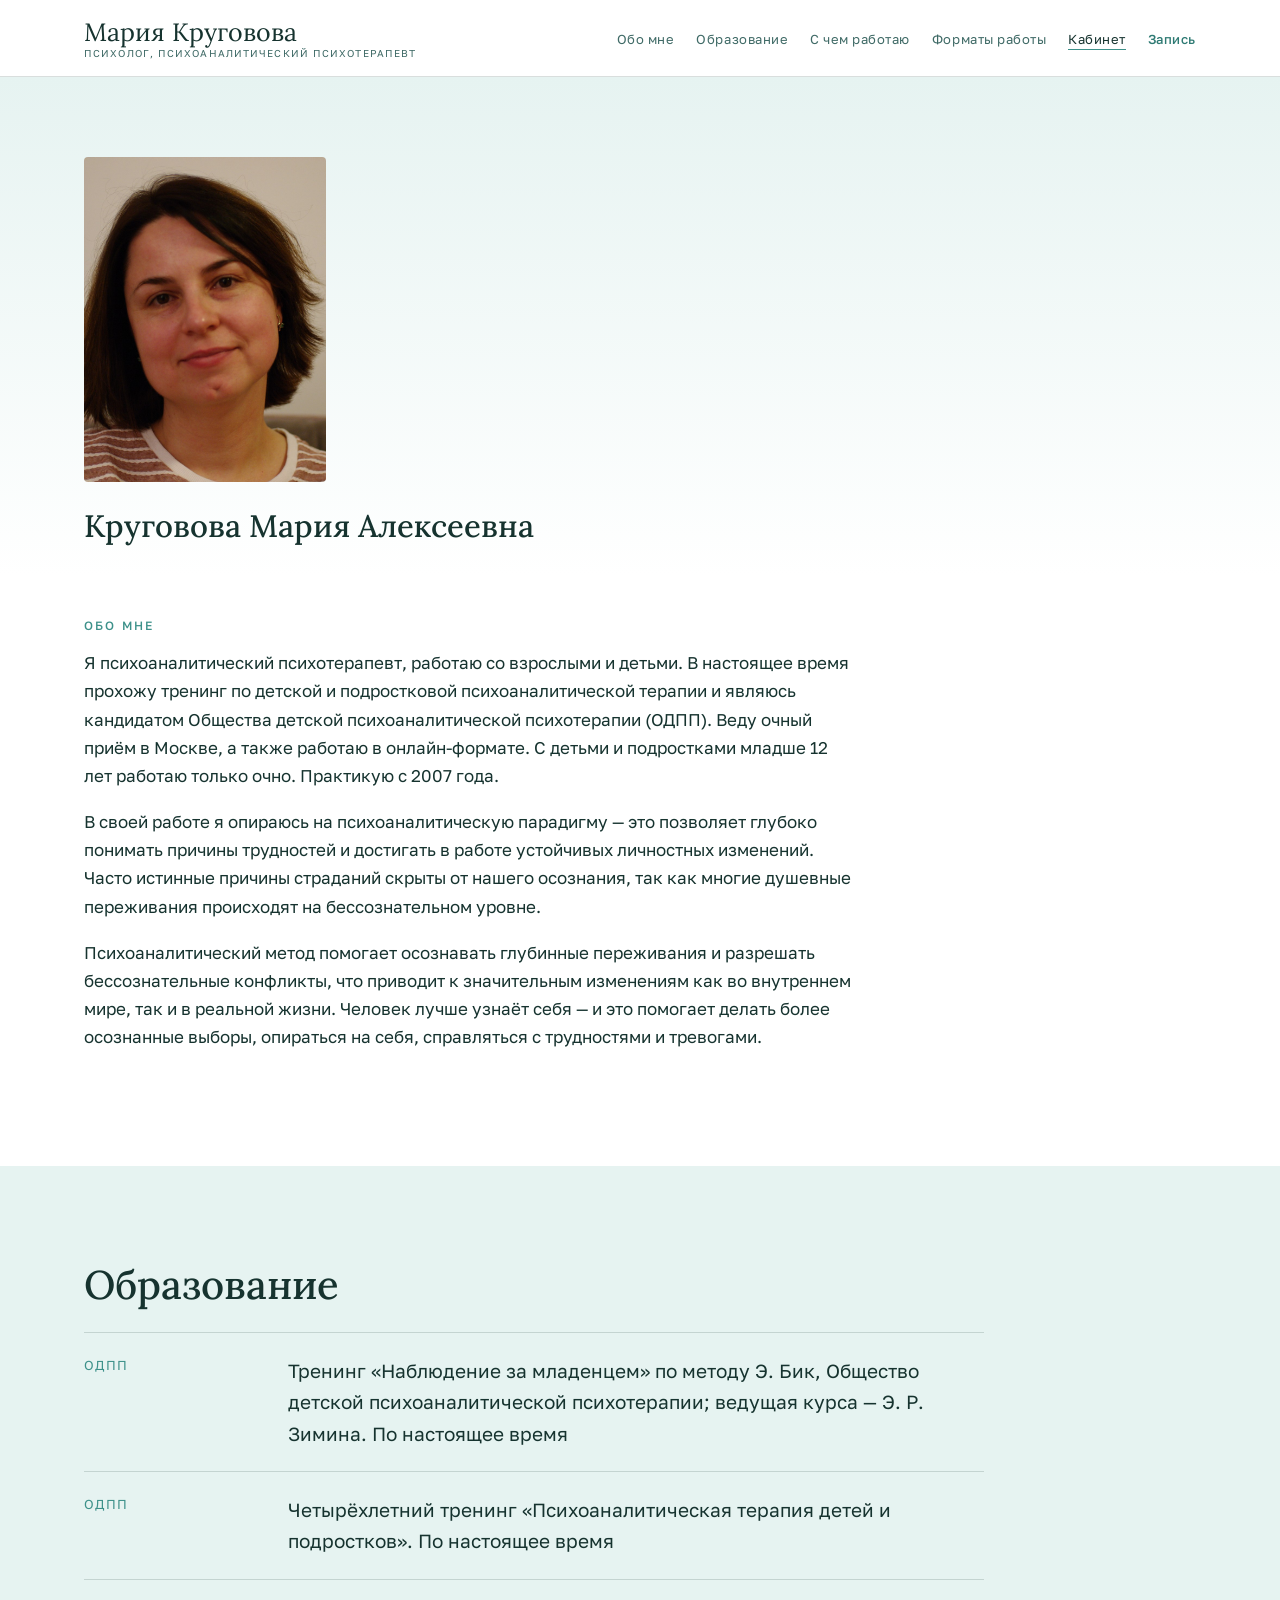
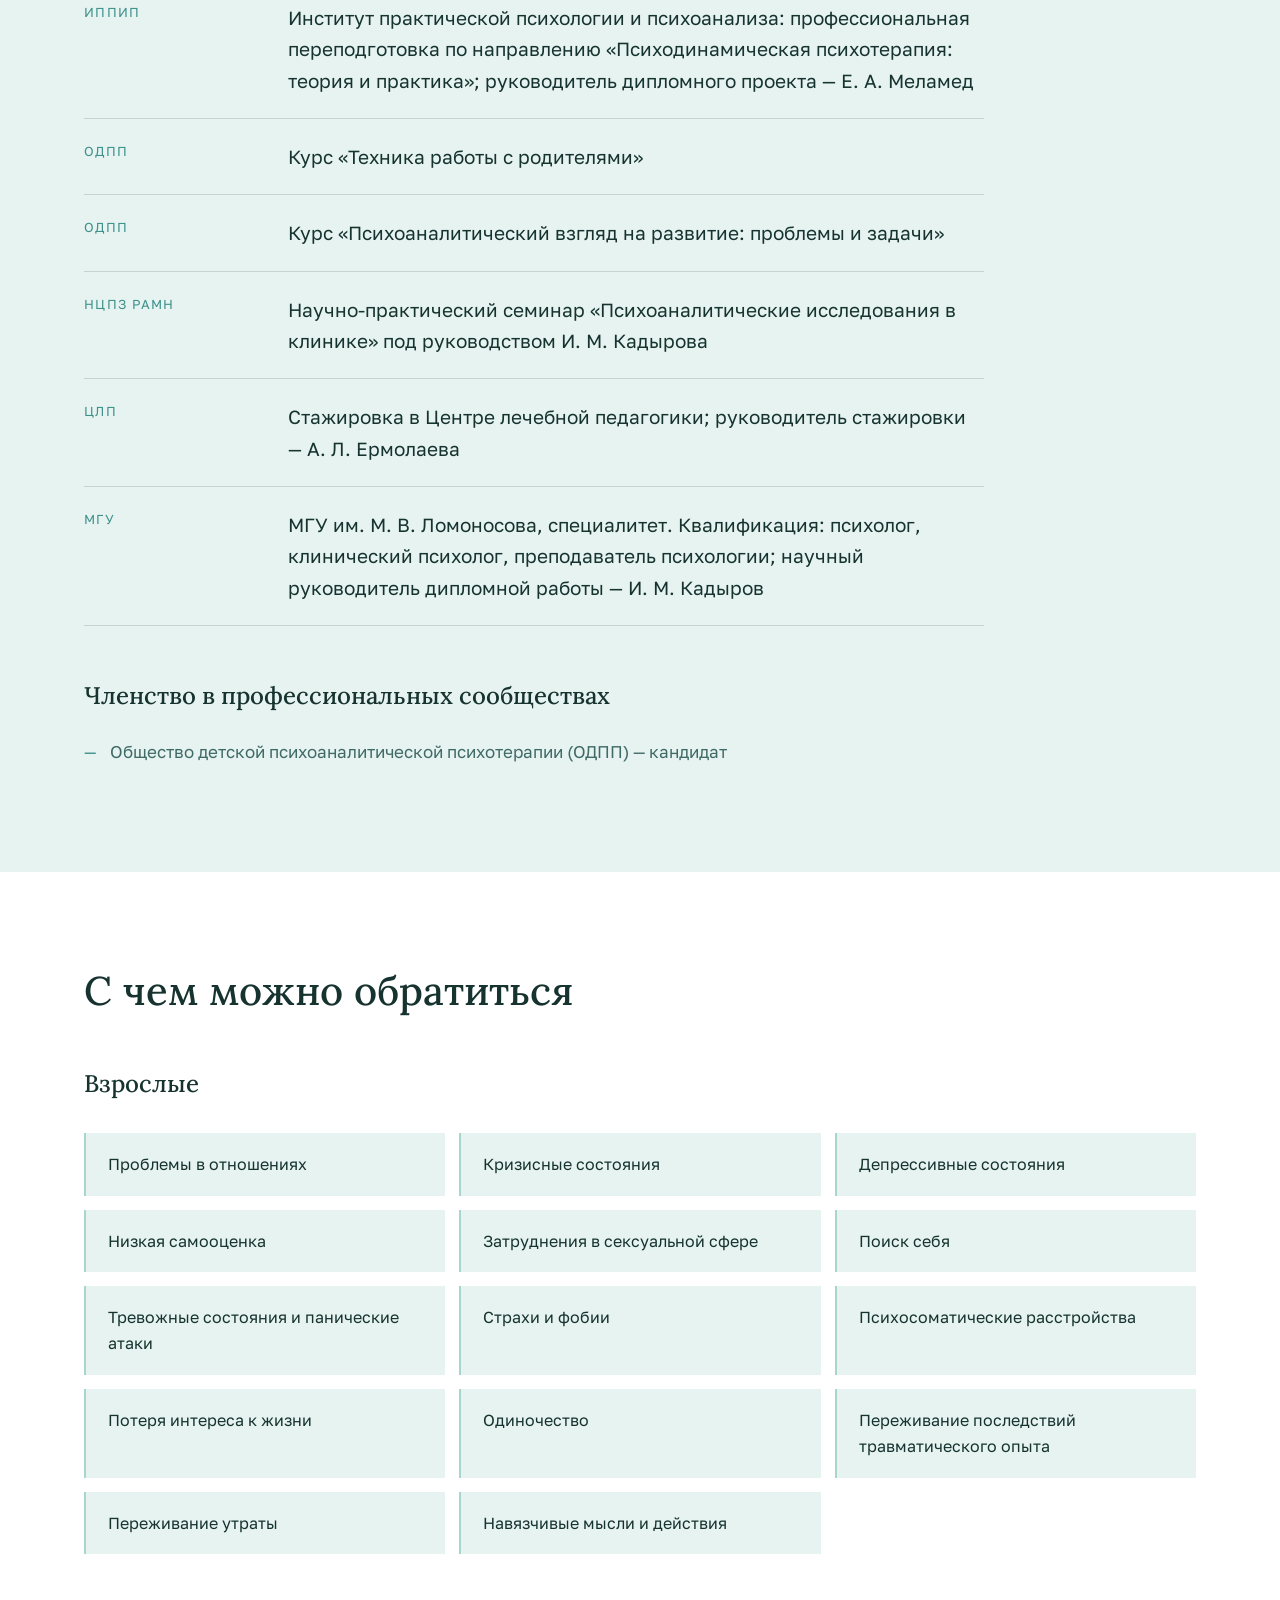
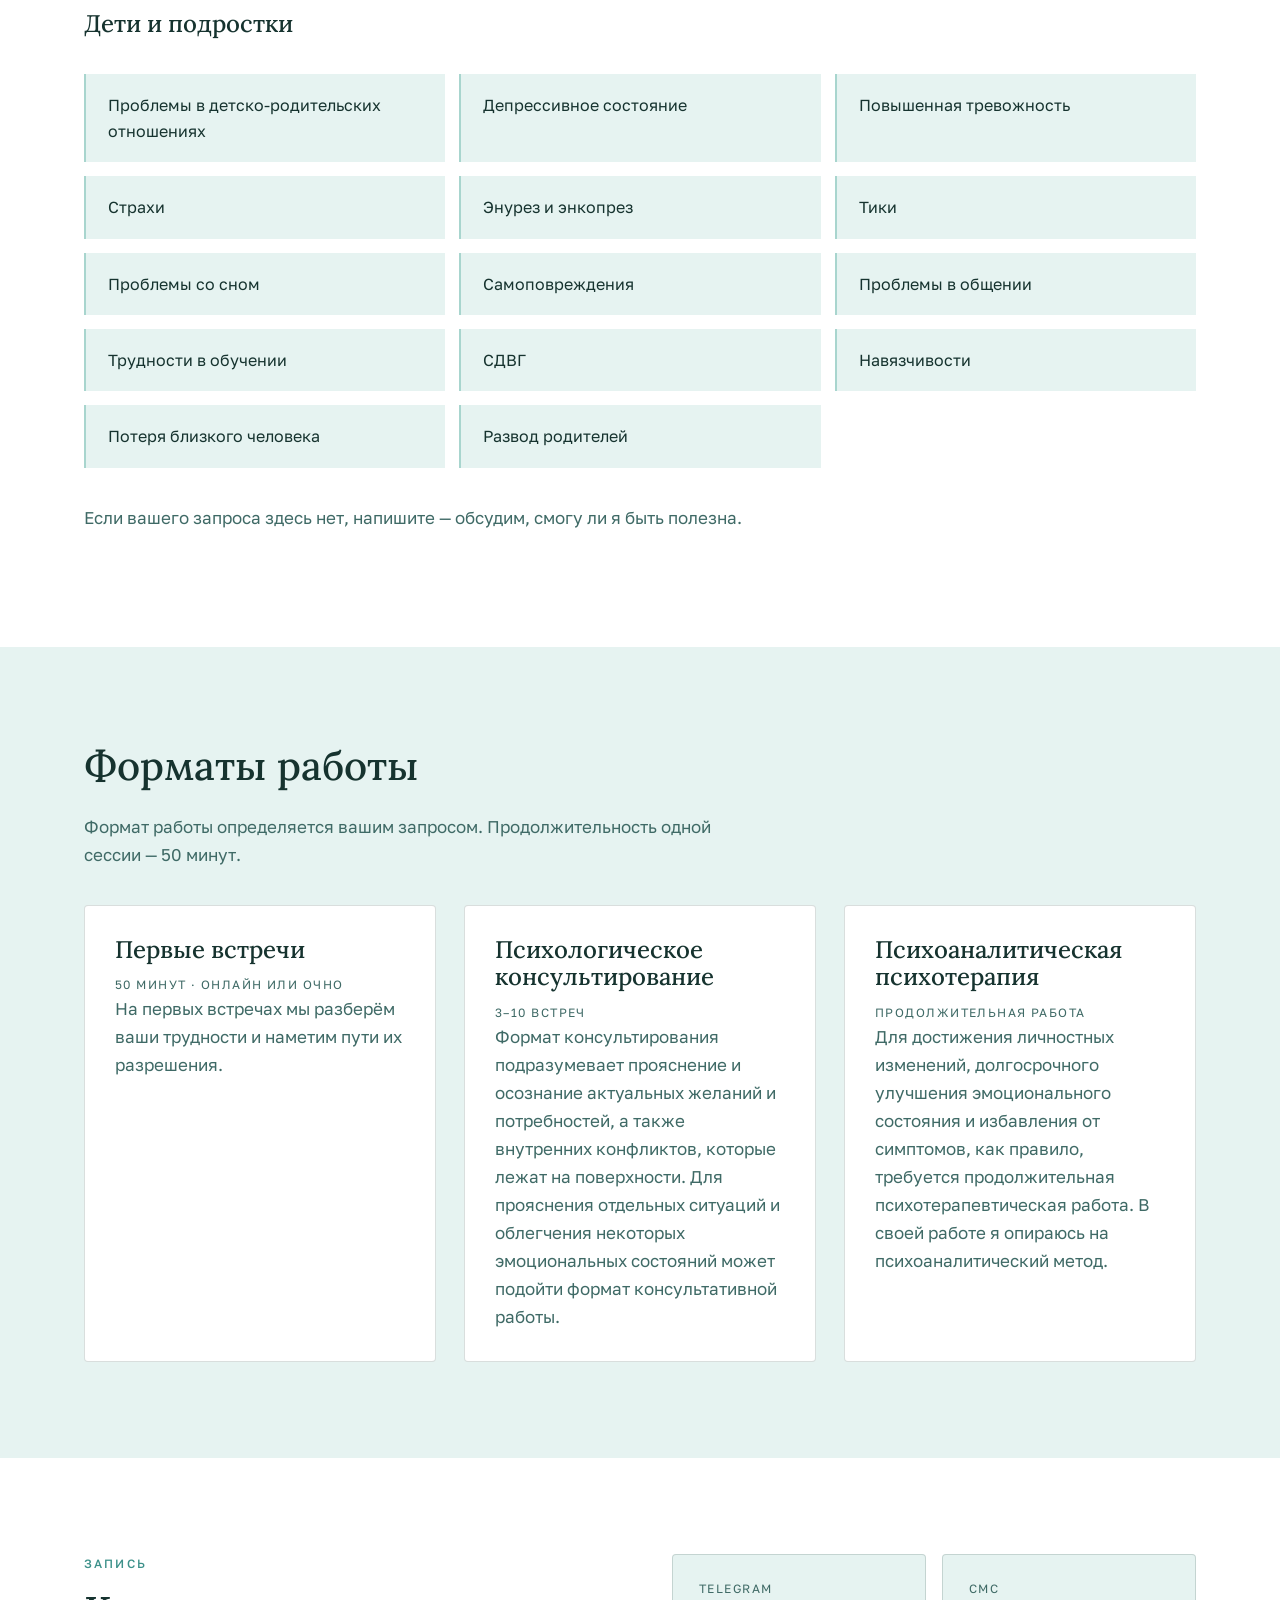
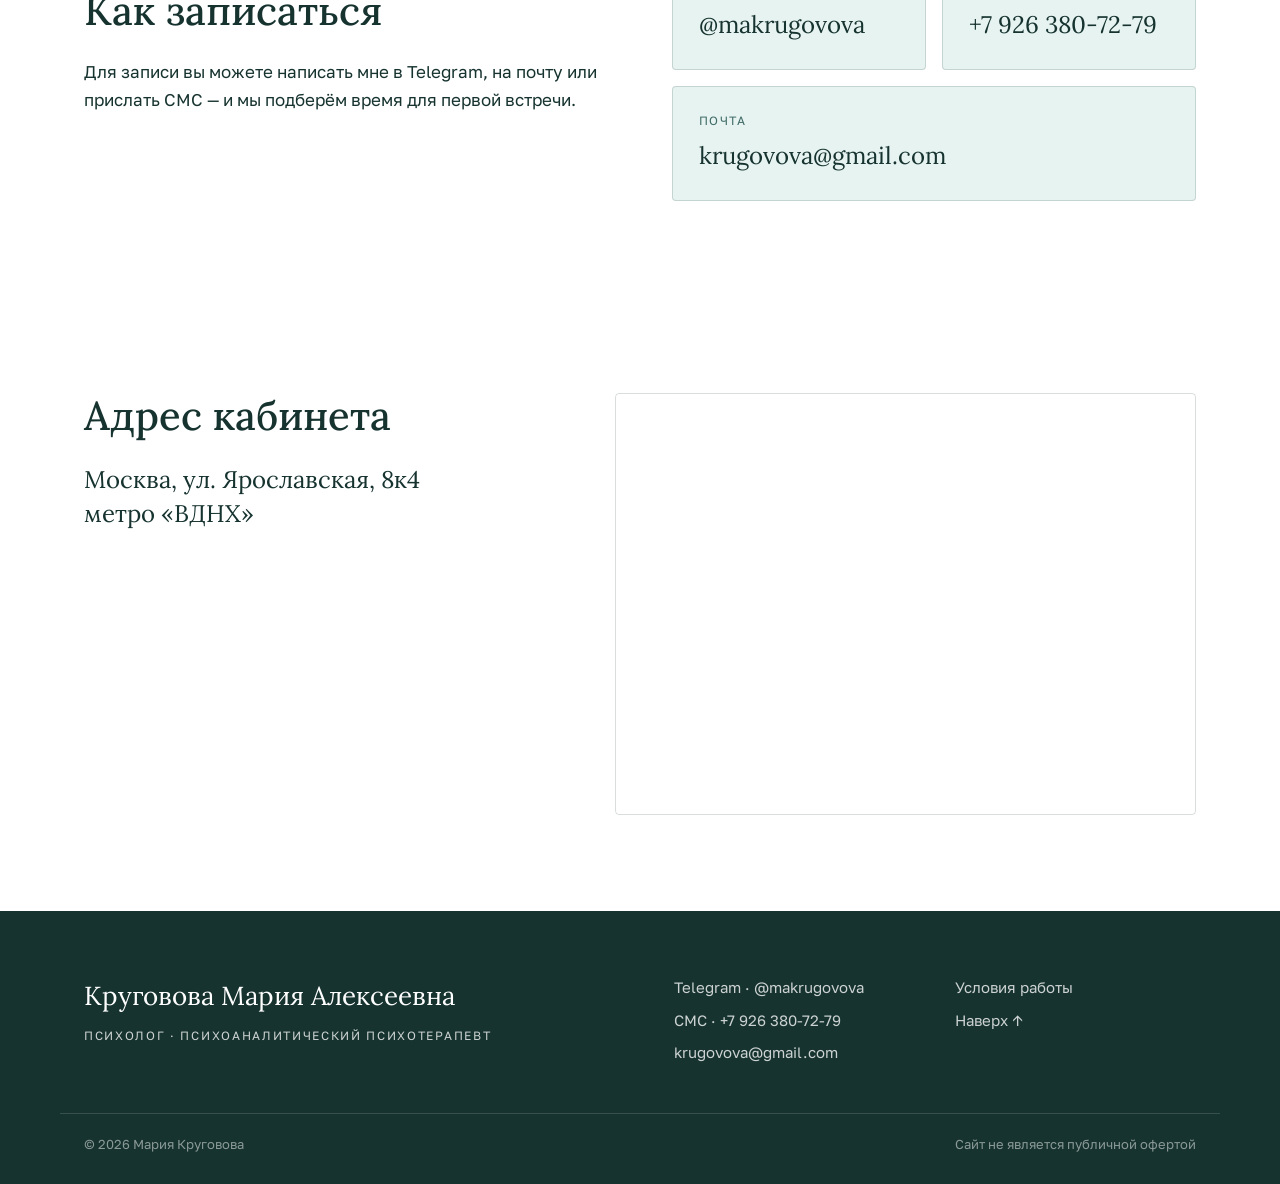
==== commit 0e5589eb: "Убрать карточку «Формат работы» и список под текстом «Обо мне» Секция «Обо мне» стала одноколоночной" ====
--- a/index.html
+++ b/index.html
@@ -3,20 +3,20 @@
 <head>
 <meta charset="UTF-8">
 <meta name="viewport" content="width=device-width, initial-scale=1.0">
-<title>Мария Круговова — клинический психолог, психоаналитический психотерапевт</title>
-<meta name="description" content="Круговова Мария Алексеевна — клинический психолог, психоаналитический психотерапевт. Работа со взрослыми, детьми и подростками. Очный приём в Москве у метро ВДНХ и онлайн. Практика с 2007 года.">
+<title>Мария Круговова — психолог, психоаналитический психотерапевт</title>
+<meta name="description" content="Круговова Мария Алексеевна — психолог, психоаналитический психотерапевт. Работа со взрослыми, детьми и подростками. Очный приём в Москве у метро ВДНХ и онлайн. Практика с 2007 года.">
 <meta name="format-detection" content="telephone=no">
 <!-- TODO: УДАЛИТЬ перед настоящим запуском — пока сайт-заглушка закрыт от поисковиков -->
 <meta name="robots" content="noindex, nofollow">
 <link rel="canonical" href="https://krugovova.ru/">
 <meta property="og:type" content="website">
-<meta property="og:title" content="Мария Круговова — клинический психолог, психоаналитический психотерапевт">
+<meta property="og:title" content="Мария Круговова — психолог, психоаналитический психотерапевт">
 <meta property="og:description" content="Психоаналитическая психотерапия и консультирование. Взрослые, дети и подростки. Москва и онлайн.">
 <meta property="og:url" content="https://krugovova.ru/">
 <meta property="og:image" content="https://krugovova.ru/assets/img/og.jpg">
 <meta property="og:image:width" content="1200">
 <meta property="og:image:height" content="630">
-<meta property="og:image:alt" content="Мария Круговова — клинический психолог, психоаналитический психотерапевт">
+<meta property="og:image:alt" content="Мария Круговова — психолог, психоаналитический психотерапевт">
 <meta name="twitter:card" content="summary_large_image">
 <meta property="og:locale" content="ru_RU">
 <link rel="icon" href="assets/img/favicon.svg" type="image/svg+xml">
@@ -60,7 +60,7 @@
   <section class="hero">
     <div class="container hero__inner">
       <div class="hero__media">
-        <img class="hero__photo" src="assets/img/portrait.jpg" alt="Мария Круговова, клинический психолог" width="900" height="1200">
+        <img class="hero__photo" src="assets/img/portrait.jpg" alt="Мария Круговова, психолог" width="900" height="1200">
         <h1 class="hero__title">Круговова Мария Алексеевна</h1>
       </div>
     </div>
@@ -104,24 +104,7 @@
           так и в реальной жизни. Человек лучше узнаёт себя — и это помогает делать более осознанные
           выборы, опираться на себя, справляться с трудностями и тревогами.
         </p>
-        <ul class="ticks">
-          <li>Кандидат Общества детской психоаналитической психотерапии (ОДПП)</li>
-          <li>Работаю со взрослыми, детьми и подростками</li>
-          <li>Практикую с 2007 года</li>
-        </ul>
-      </div>
-      <aside class="about__card">
-        <h3>Формат работы</h3>
-        <!-- TODO: добавить строку со стоимостью сессии, когда Мария её назовёт:
-             <dt>Стоимость</dt><dd>0 000 ₽ за сессию</dd> -->
-        <dl class="deflist">
-          <dt>Сессия</dt><dd>50 минут</dd>
-          <dt>Формат</dt><dd>очно, онлайн</dd>
-          <dt>Дети и подростки до 12 лет</dt><dd>только очно</dd>
-          <dt>Очный приём</dt><dd>Москва, метро «ВДНХ»</dd>
-        </dl>
-        <a class="btn btn--primary btn--block" href="#booking">Записаться</a>
-      </aside>
+      </div>
     </div>
   </section>
 
--- a/assets/css/style.css
+++ b/assets/css/style.css
@@ -234,7 +234,6 @@
 .btn--primary:hover{ background:var(--accent-dk); color:var(--white); }
 .btn--ghost{ border-color:var(--line); color:var(--ink); }
 .btn--ghost:hover{ border-color:var(--ink); color:var(--ink); }
-.btn--block{ width:100%; }
 
 /* ---------- шапка ---------- */
 .header{
@@ -282,15 +281,11 @@
 .fact__text{ margin-top:10px; font-size:14px; color:var(--ink-soft); }
 
 /* ---------- обо мне ---------- */
-.about__grid{ display:grid; grid-template-columns:1.4fr .6fr; gap:56px; align-items:start; }
+.about__grid{ display:block; }
+.about__text{ max-width:70ch; }
 .ticks{ list-style:none; margin:28px 0 0; padding:0; }
 .ticks li{ position:relative; padding-left:26px; margin-bottom:10px; color:var(--ink-soft); }
 .ticks li::before{ content:"—"; position:absolute; left:0; color:var(--accent); }
-.about__card{ background:var(--cream); border:1px solid var(--line); border-radius:var(--radius); padding:32px; }
-.about__card h3{ font-size:24px; }
-.deflist{ margin:0 0 26px; }
-.deflist dt{ font-size:12px; letter-spacing:.12em; text-transform:uppercase; color:var(--ink-soft); margin-top:16px; }
-.deflist dd{ margin:2px 0 0; font-size:17px; }
 
 /* ---------- карточки образования ---------- */
 .cards{ display:grid; grid-template-columns:repeat(3,1fr); gap:28px; }
@@ -378,7 +373,7 @@
 
 /* ============================== адаптив ============================== */
 @media (max-width:1024px){
-  .about__grid, .booking__grid{ grid-template-columns:1fr; gap:40px; }
+  .booking__grid{ grid-template-columns:1fr; gap:40px; }
   .cards, .method__grid{ grid-template-columns:repeat(2,1fr); }
   .tags{ grid-template-columns:repeat(2,1fr); }
   .facts__grid{ grid-template-columns:repeat(2,1fr); gap:28px; }
@@ -415,6 +410,9 @@
   .footer__inner{ grid-template-columns:1fr; }
   .hero{ padding:48px 0 24px; }
   .hero + .section{ padding-top:32px; }
+  /* фото поменьше, чтобы текст начинался примерно с середины экрана */
+  .hero__photo{ width:150px; height:201px; }
+  .hero__media{ gap:18px; }
 }
 
 @media (max-width:420px){
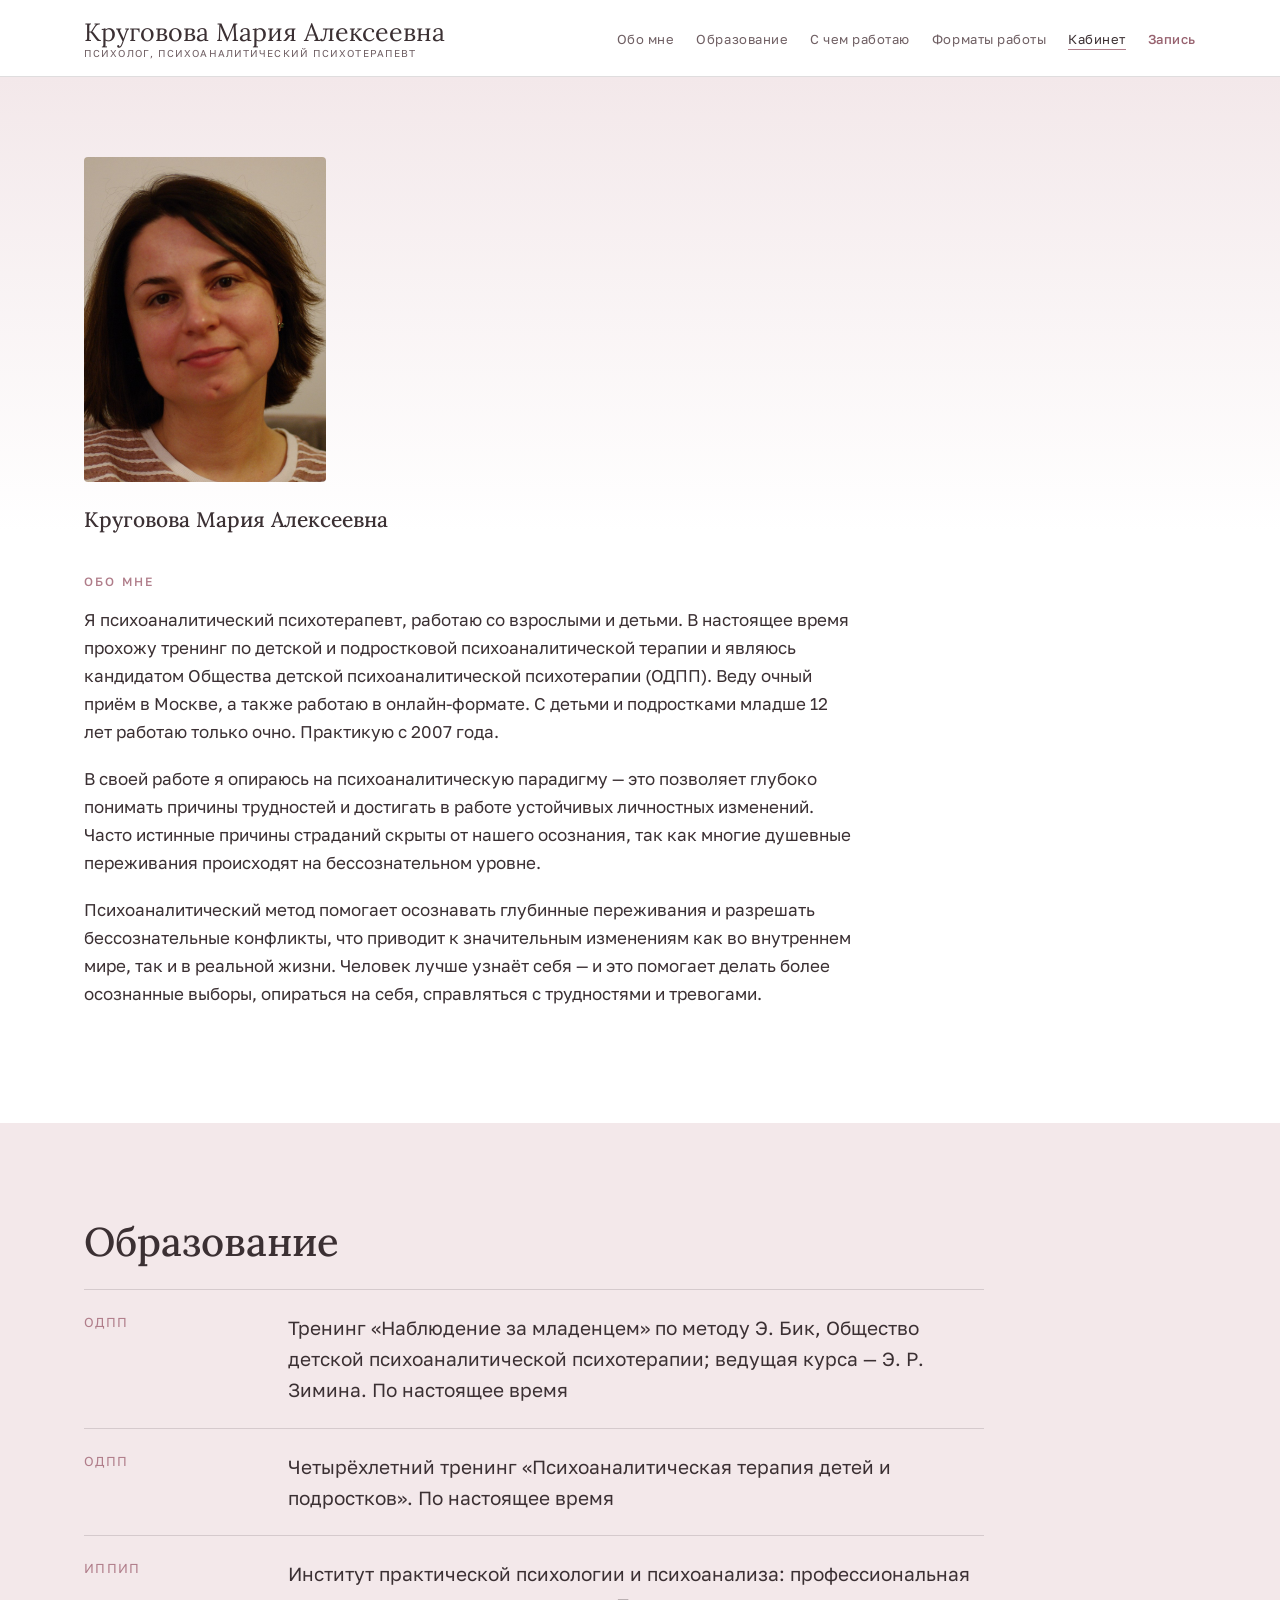
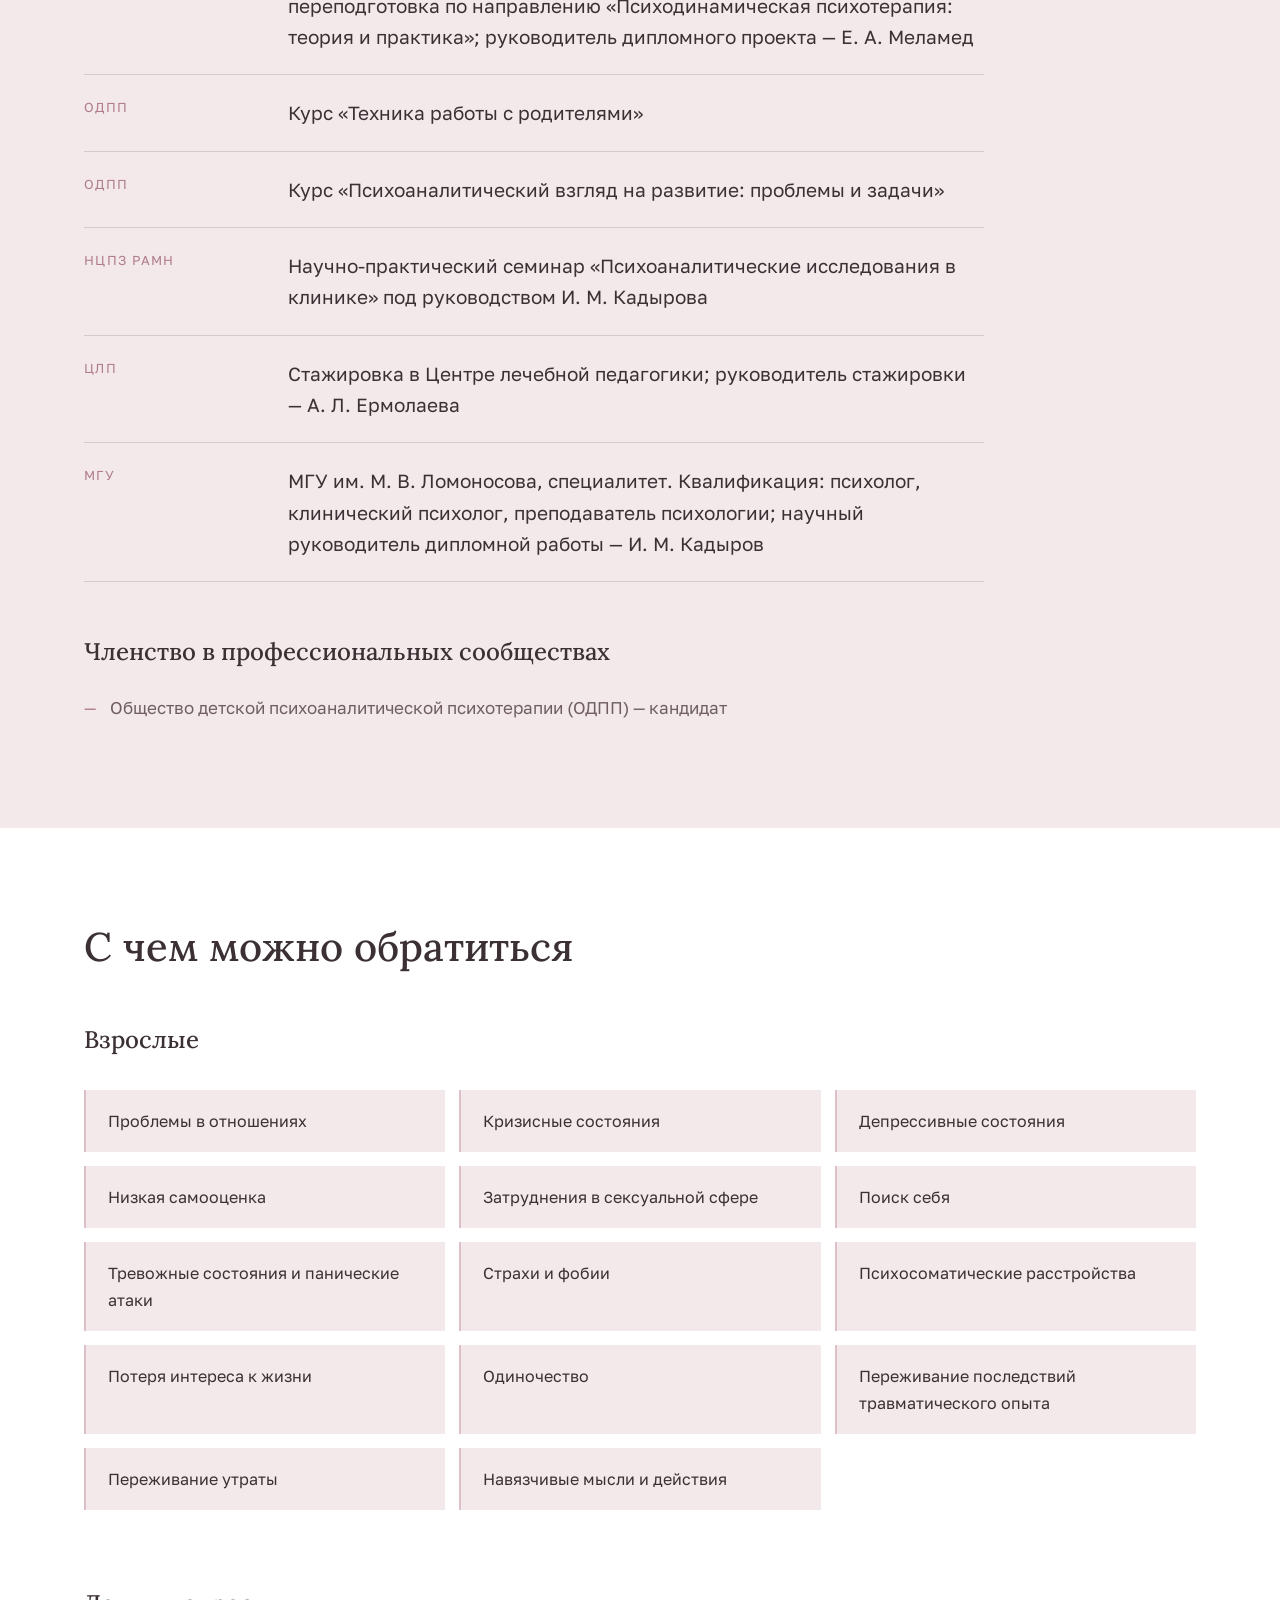
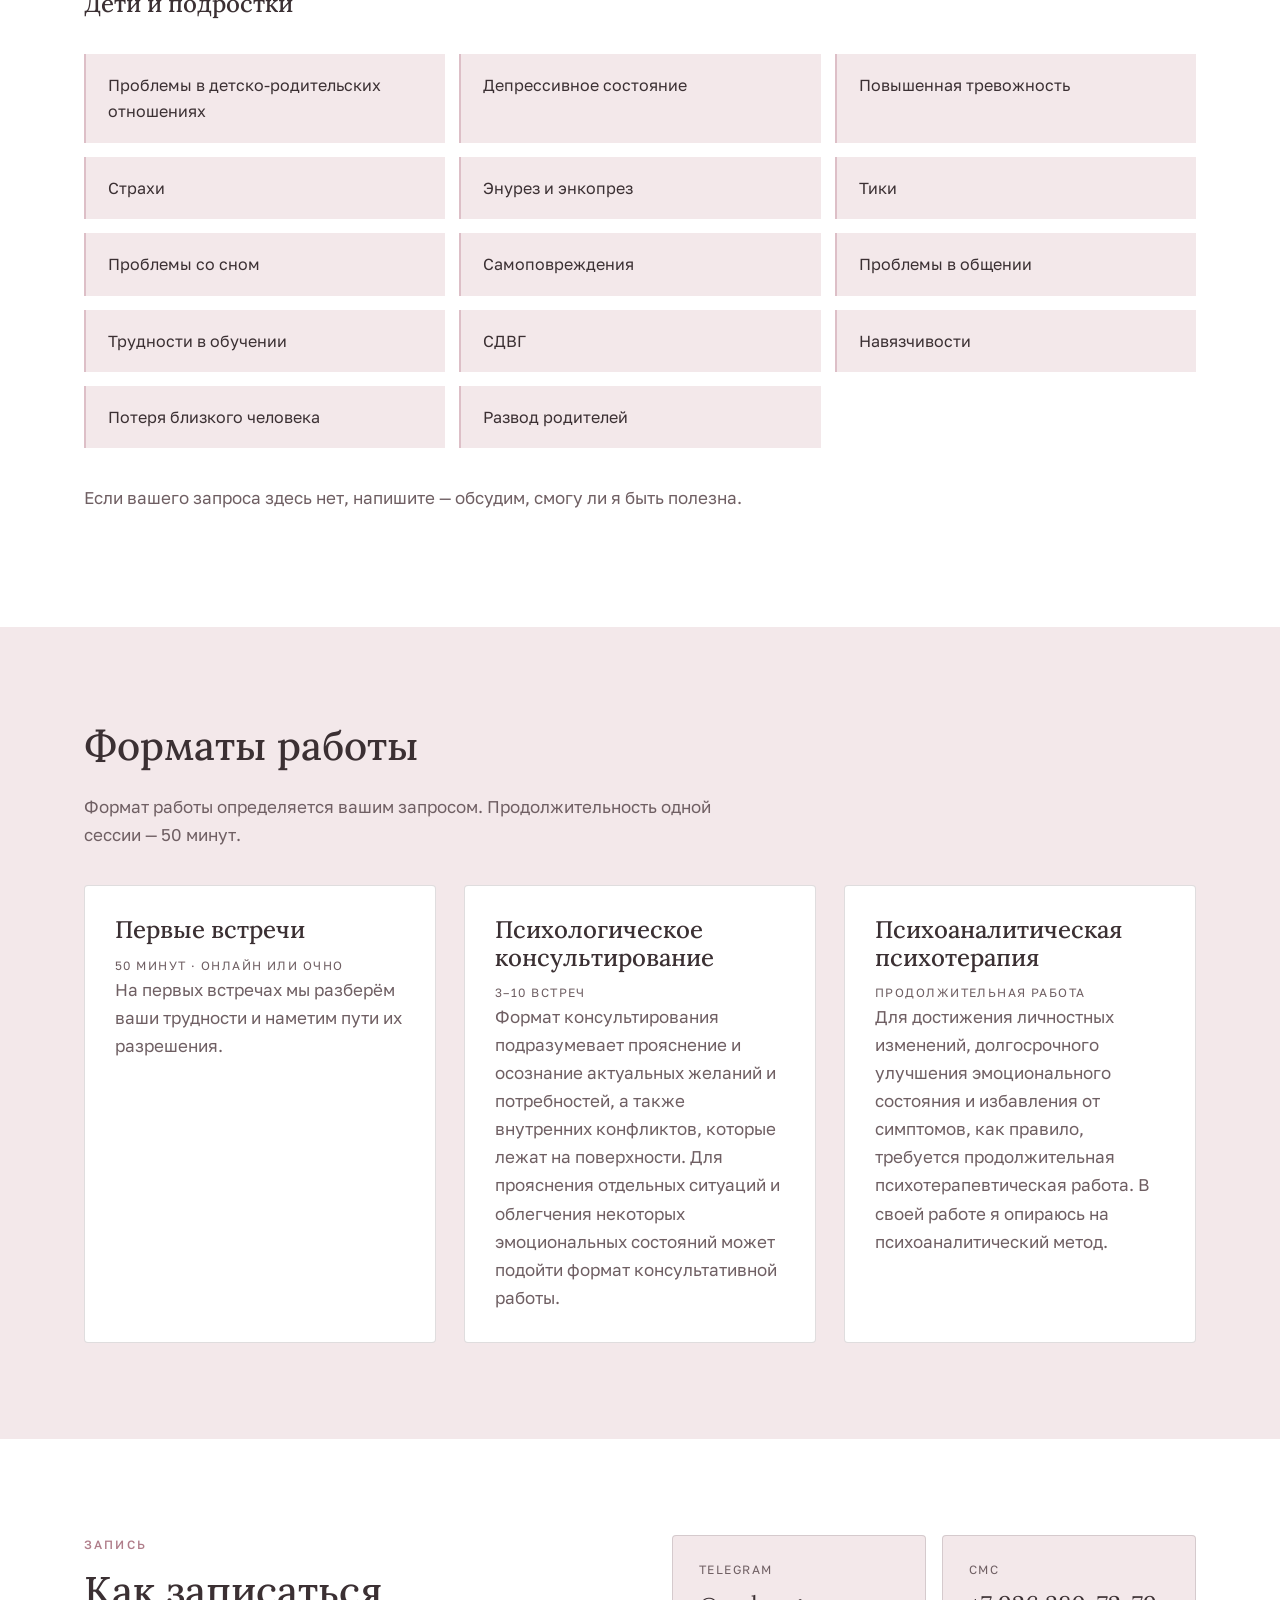
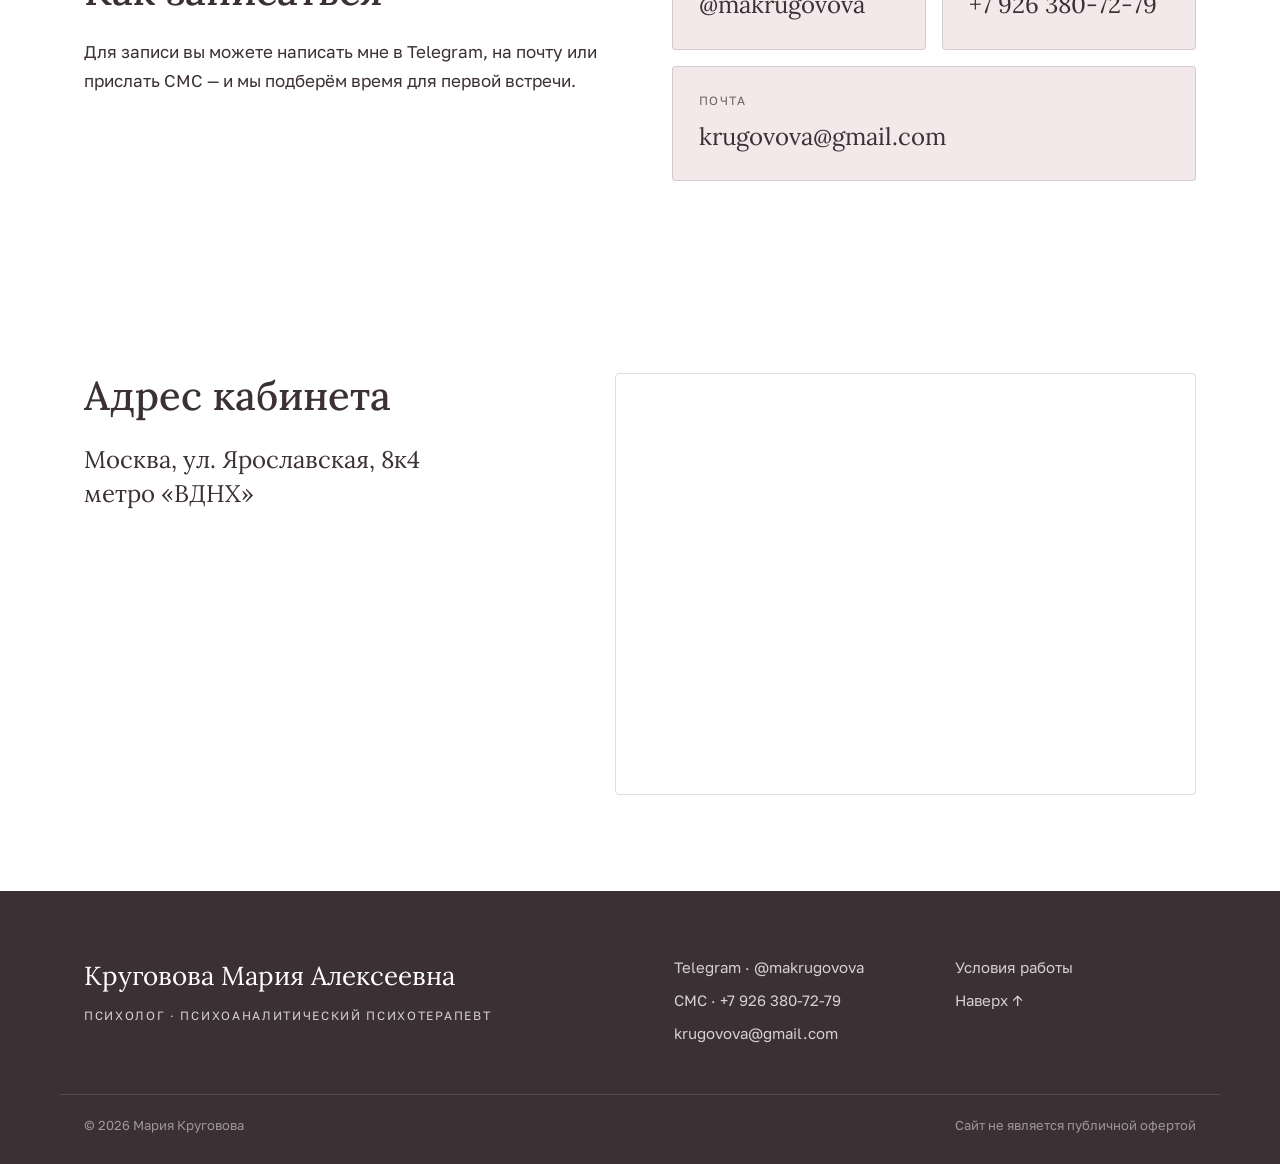
==== commit 8e7e792e: "В шапке полное имя «Мария Круговова» → «Круговова Мария Алексеевна».  Шапке теперь нужно 356px под и" ====
--- a/index.html
+++ b/index.html
@@ -28,7 +28,7 @@
 <header class="header" id="header">
   <div class="container header__inner">
     <a class="brand" href="#top">
-      <span class="brand__name">Мария Круговова</span>
+      <span class="brand__name">Круговова Мария Алексеевна</span>
       <span class="brand__role">психолог, психоаналитический&nbsp;психотерапевт</span>
     </a>
 
--- a/assets/css/style.css
+++ b/assets/css/style.css
@@ -166,14 +166,14 @@
 }
 
 :root{
-  --ink:        #16332f;   /* основной тёмный */
-  --ink-soft:   #3f6a66;   /* приглушённый текст */
-  --accent:     #3d918a;   /* акцент, ссылки */
-  --accent-dk:  #2e7a73;
-  --sand:       #a8d5ce;   /* светлая бирюза */
-  --cream:      #e6f3f1;   /* фон секций */
+  --ink:        #3b3033;   /* основной тёмный */
+  --ink-soft:   #6f5f63;   /* приглушённый текст */
+  --accent:     #b07d8a;   /* акцент, ссылки */
+  --accent-dk:  #97626f;
+  --sand:       #ddbfc7;   /* светлая роза */
+  --cream:      #f3e8ea;   /* фон секций */
   --white:      #ffffff;
-  --line:       rgba(22,51,47,.16);
+  --line:       rgba(59,48,51,.16);
 
   --font-head: "Lora", Georgia, "Times New Roman", serif;
   --font-body: "Golos Text", -apple-system, BlinkMacSystemFont, "Segoe UI", Roboto, Arial, sans-serif;
@@ -222,6 +222,8 @@
 .section__title--light{ color:var(--white); }
 .section__lead{ max-width:62ch; color:var(--ink-soft); }
 .subtitle{ font-size:24px; margin:56px 0 20px; }
+/* «Дети и подростки» идёт сразу за списком запросов взрослых — отодвигаем */
+.tags + .subtitle{ margin-top:80px; }
 
 .btn{
   display:inline-flex; align-items:center; justify-content:center;
@@ -262,11 +264,11 @@
 .burger span{ display:block; height:1.5px; background:var(--ink); transition:transform .25s, opacity .2s; }
 
 /* ---------- hero ---------- */
-.hero{ padding:80px 0 32px; background:linear-gradient(180deg, var(--cream) 0%, var(--white) 100%); }
-/* «Обо мне» идёт сразу за hero — подтягиваем её к фото и имени */
+.hero{ padding:80px 0 0; background:linear-gradient(180deg, var(--cream) 0%, var(--white) 100%); }
+/* «Обо мне» идёт сразу за hero — весь просвет задаётся одним этим отступом */
 .hero + .section{ padding-top:40px; }
 .hero__inner{ display:block; }
-.hero__title{ font-size:clamp(26px,3vw,31px); margin:0; }
+.hero__title{ font-size:clamp(19px,2vw,21px); margin:0; }
 
 /* фото и имя под ним — одной колонкой слева */
 .hero__media{ display:flex; flex-direction:column; align-items:flex-start; gap:26px; }
@@ -380,9 +382,10 @@
   .footer__inner{ grid-template-columns:1fr 1fr; }
 }
 
-/* меню уходит под бургер раньше остальной вёрстки: подпись в шапке длинная,
-   и на планшетных ширинах пункты начинали переноситься */
-@media (max-width:960px){
+/* Меню уходит под бургер раньше остальной вёрстки. Шапке нужно
+   356px (имя с подписью) + 24 + 581 (меню) + 48 (поля) = 1010px;
+   ниже этого пункты начинают переноситься на вторую строку. */
+@media (max-width:1024px){
   .burger{ display:flex; }
   .nav{
     position:fixed; inset:var(--header-h) 0 auto 0;
@@ -408,7 +411,7 @@
   .booking__contacts{ grid-template-columns:1fr; }
   .timeline li{ grid-template-columns:1fr; gap:6px; }
   .footer__inner{ grid-template-columns:1fr; }
-  .hero{ padding:48px 0 24px; }
+  .hero{ padding:48px 0 0; }
   .hero + .section{ padding-top:32px; }
   /* фото поменьше, чтобы текст начинался примерно с середины экрана */
   .hero__photo{ width:150px; height:201px; }
@@ -416,6 +419,7 @@
 }
 
 @media (max-width:420px){
+  .brand__name{ font-size:18px; }
   .facts__grid{ grid-template-columns:1fr; }
   .btn{ width:100%; }
 }
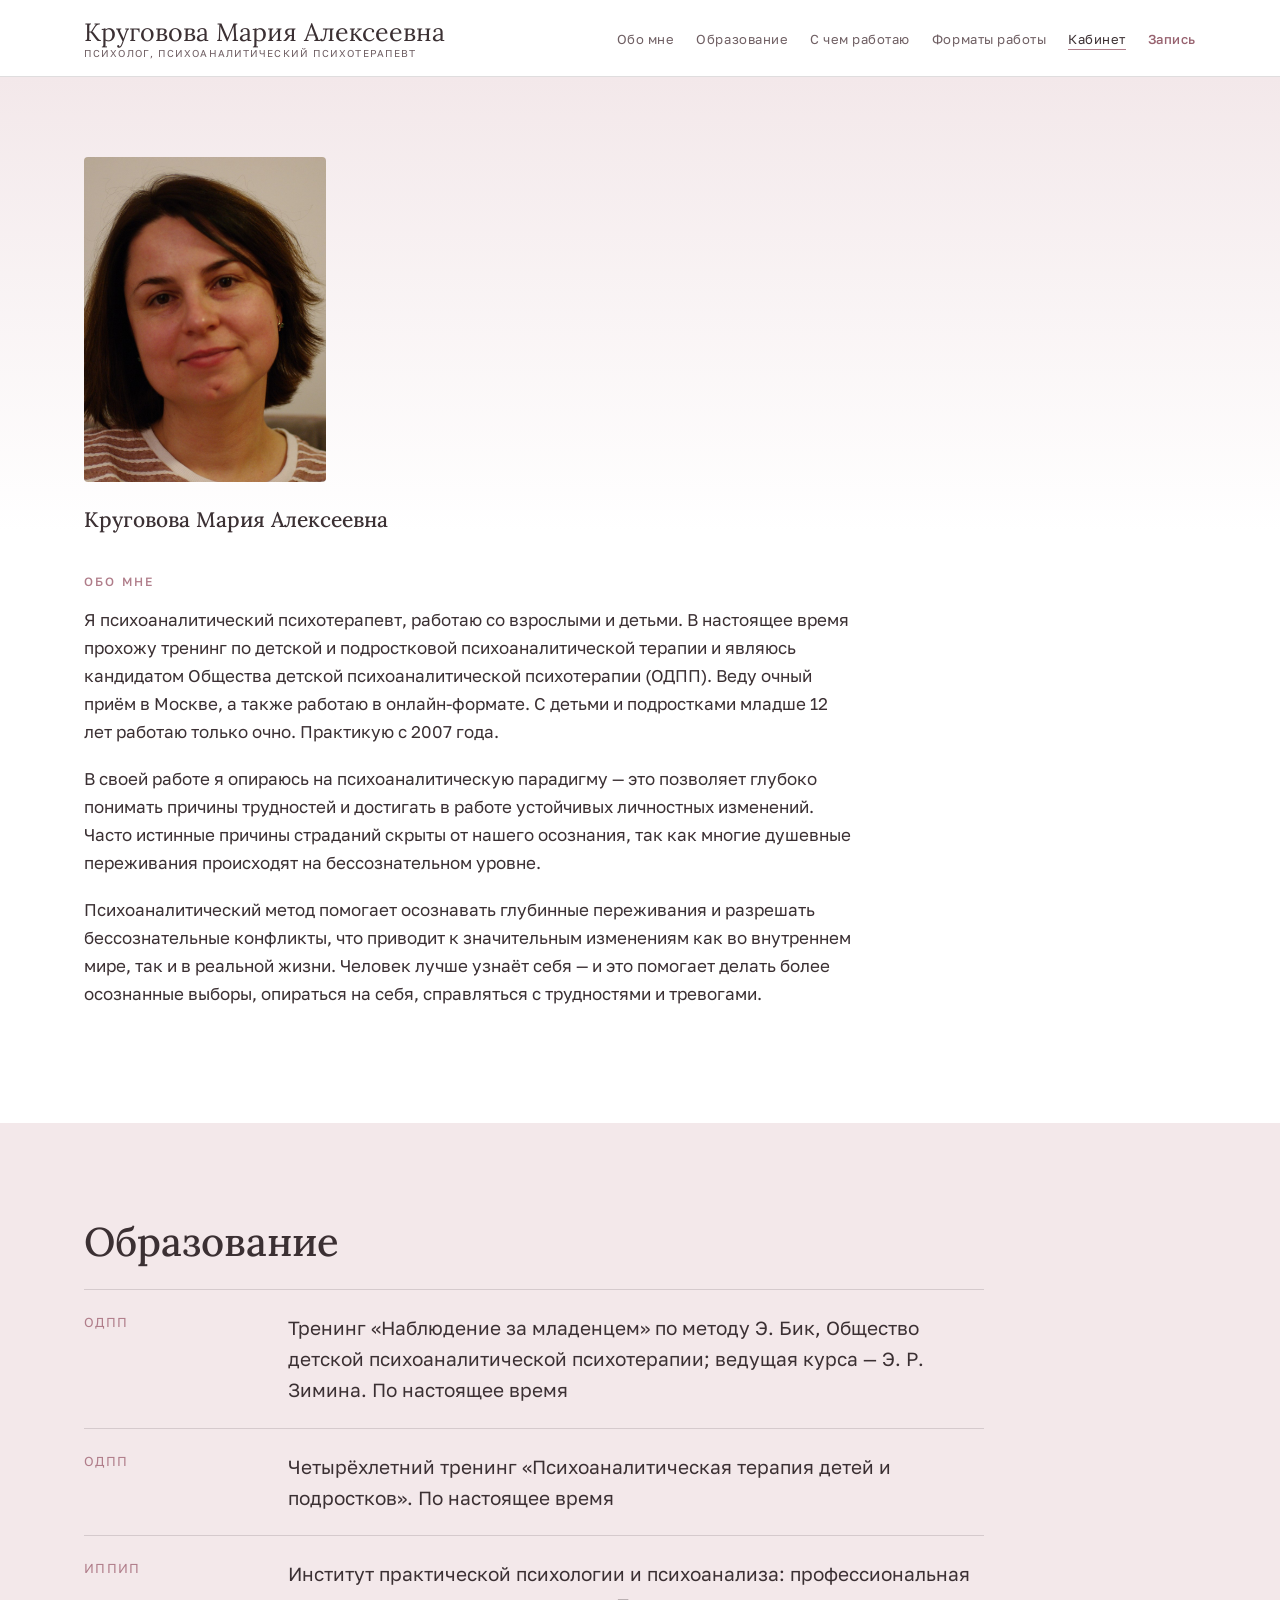
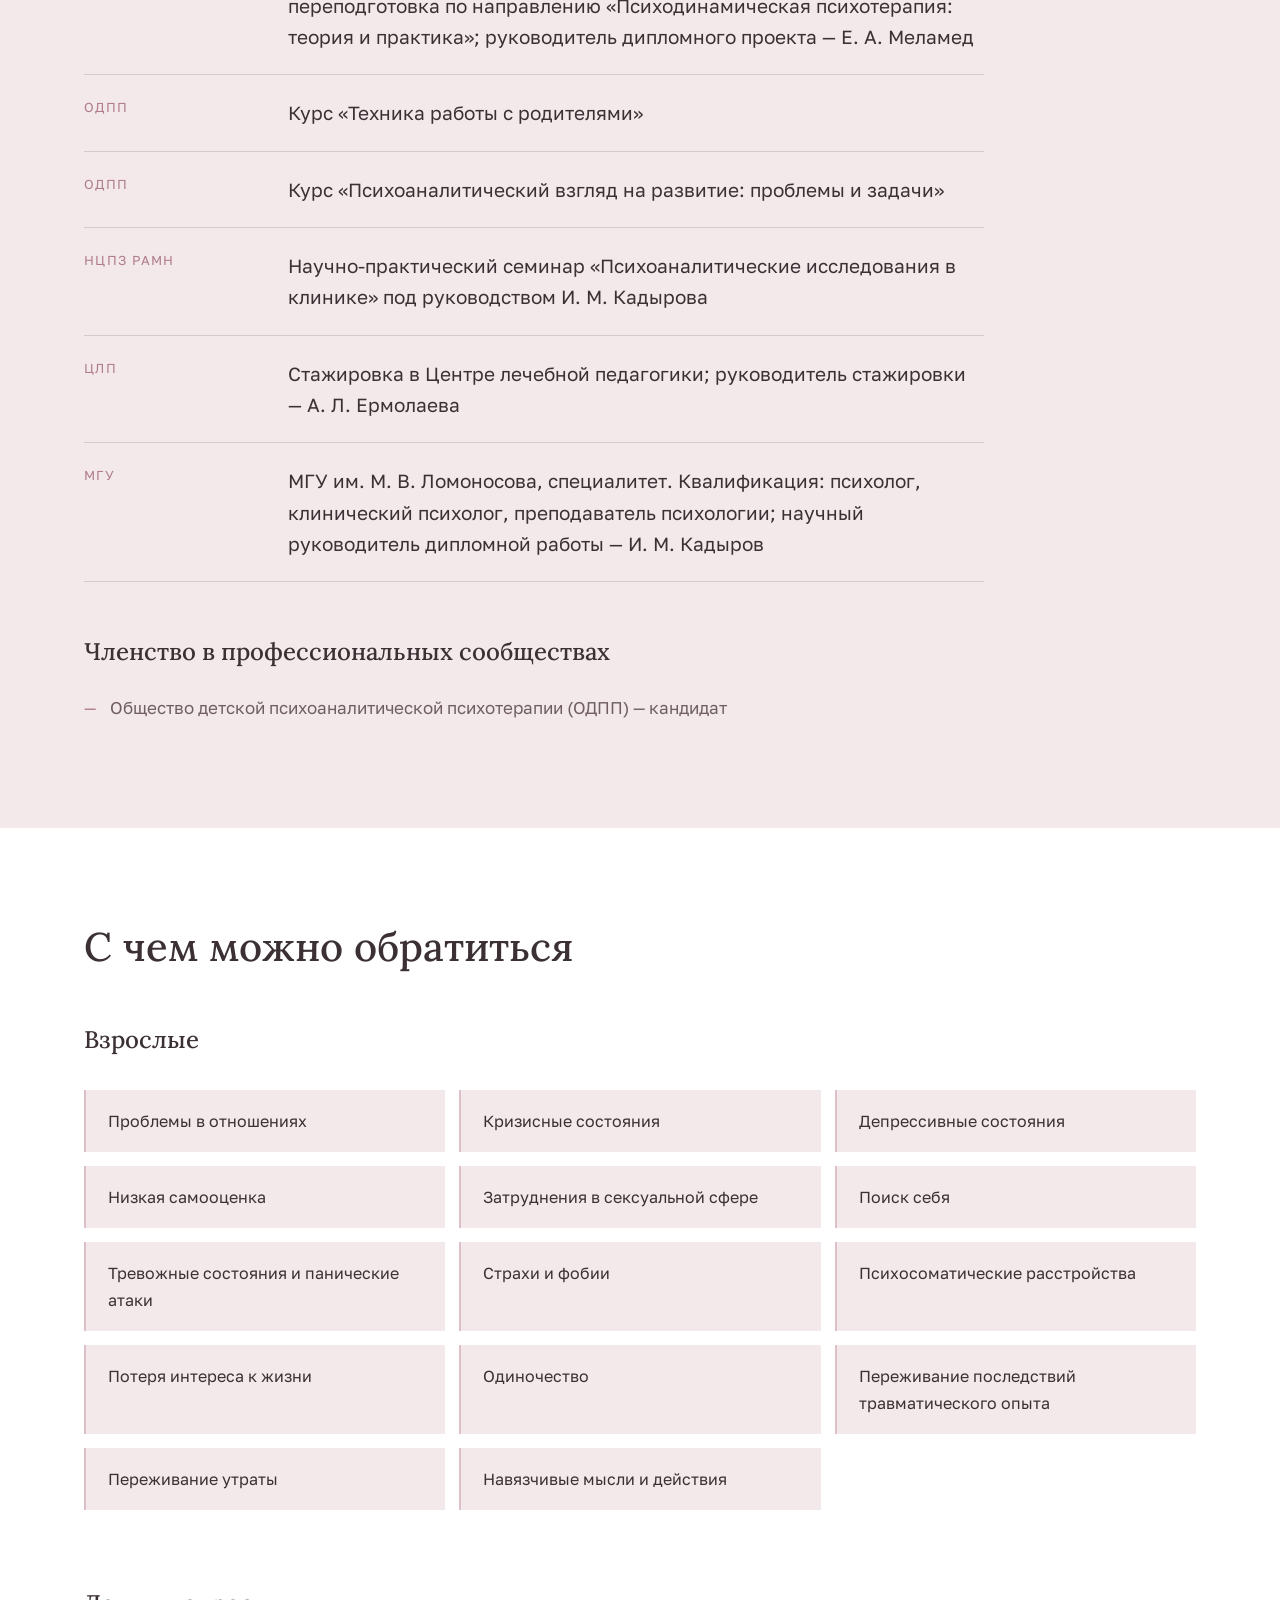
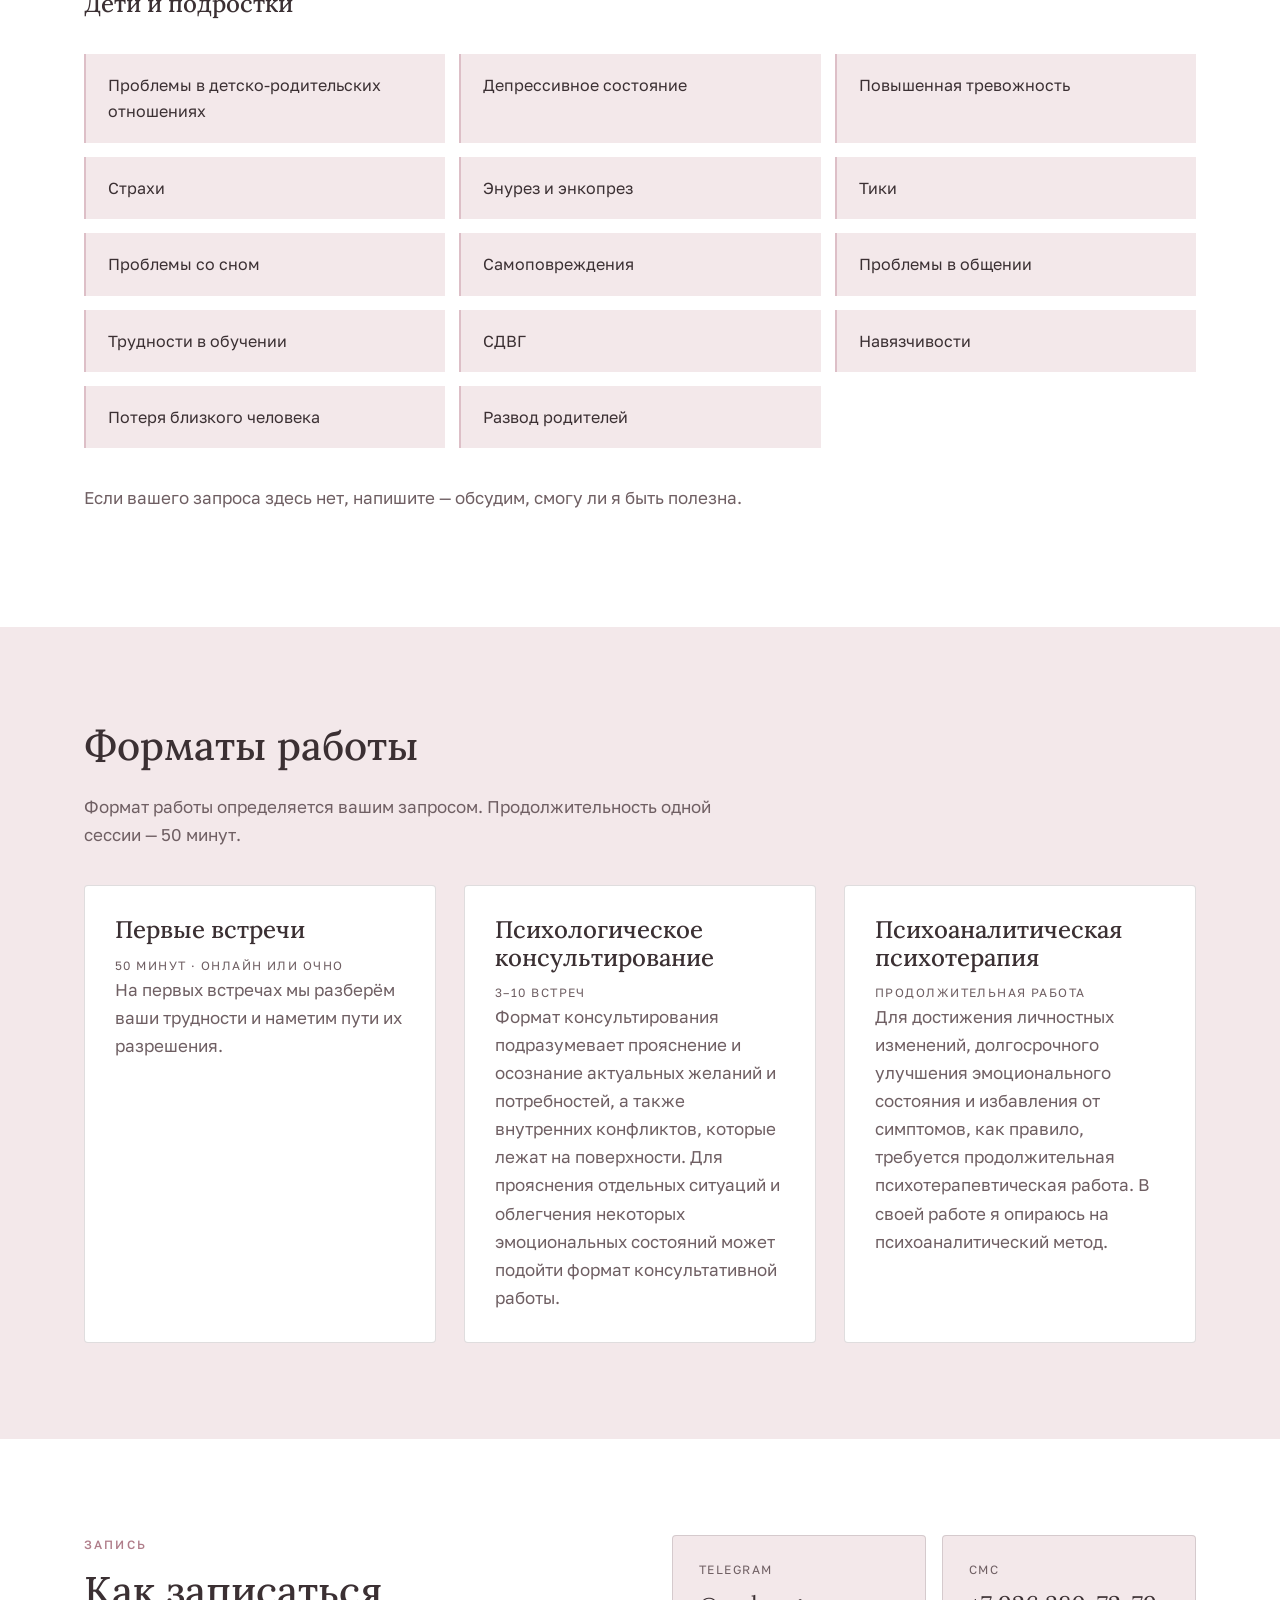
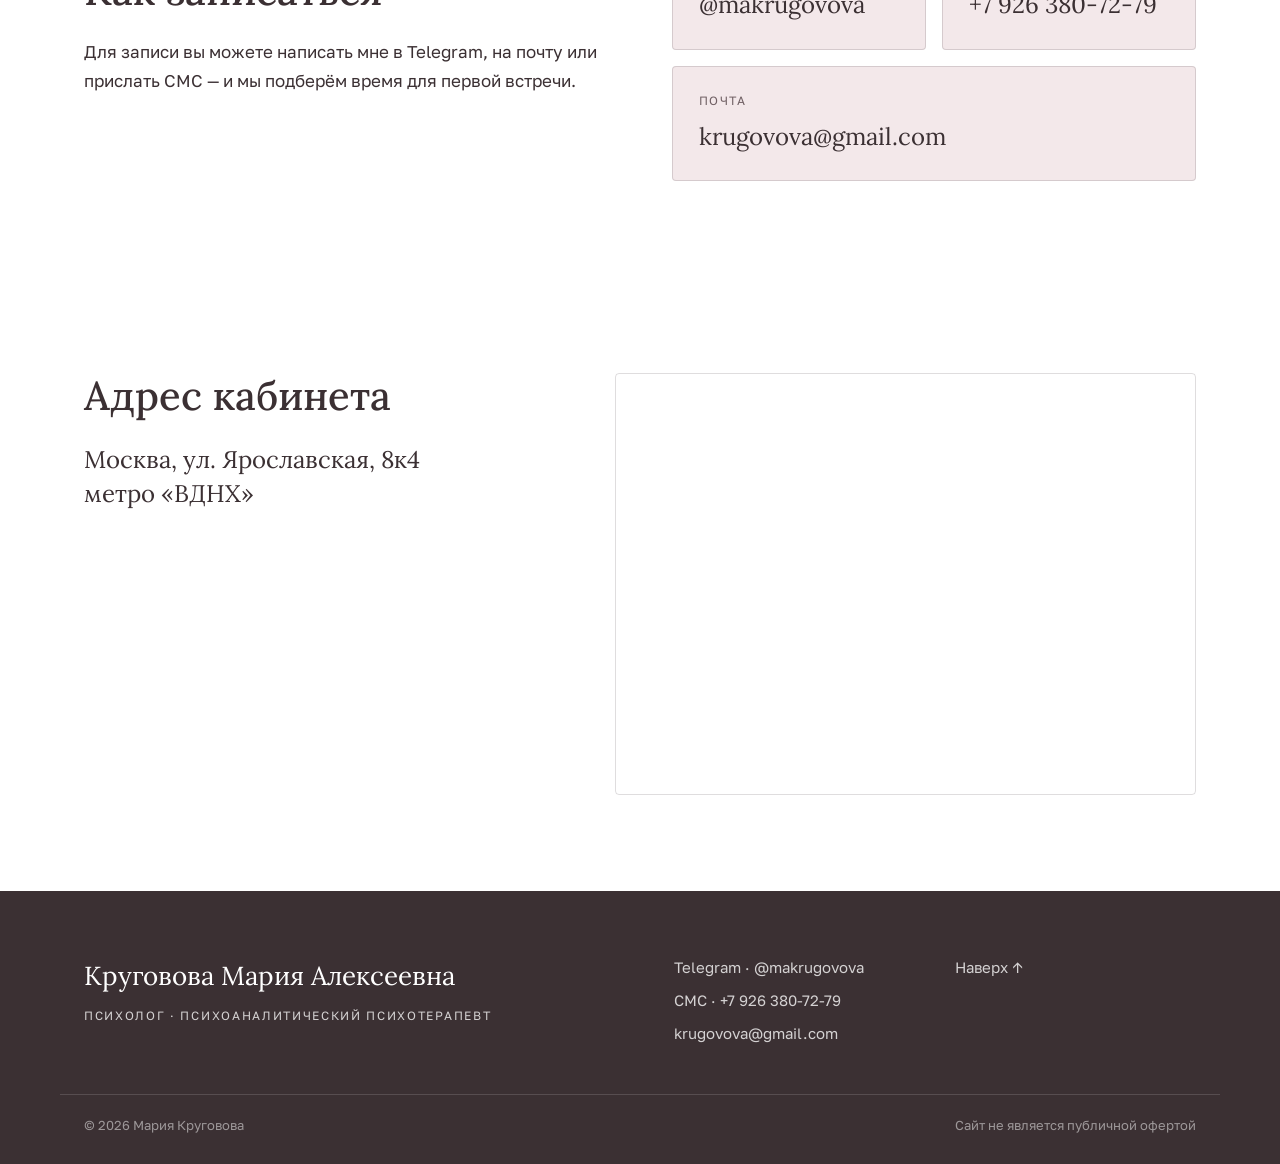
==== commit be5edde7: "Запуск: открыть сайт поисковикам Снят noindex с index.html, robots.txt переведён на Allow, в sitemap" ====
--- a/index.html
+++ b/index.html
@@ -6,8 +6,6 @@
 <title>Мария Круговова — психолог, психоаналитический психотерапевт</title>
 <meta name="description" content="Круговова Мария Алексеевна — психолог, психоаналитический психотерапевт. Работа со взрослыми, детьми и подростками. Очный приём в Москве у метро ВДНХ и онлайн. Практика с 2007 года.">
 <meta name="format-detection" content="telephone=no">
-<!-- TODO: УДАЛИТЬ перед настоящим запуском — пока сайт-заглушка закрыт от поисковиков -->
-<meta name="robots" content="noindex, nofollow">
 <link rel="canonical" href="https://krugovova.ru/">
 <meta property="og:type" content="website">
 <meta property="og:title" content="Мария Круговова — психолог, психоаналитический психотерапевт">
@@ -327,7 +325,8 @@
       <a href="mailto:krugovova@gmail.com">krugovova@gmail.com</a>
     </div>
     <div class="footer__col">
-      <a href="contract.html">Условия работы</a>
+      <!-- Ссылку на «Условия работы» вернуть, когда в contract.html появится
+           настоящий текст: сейчас там заготовка со словами TODO. -->
       <a href="#top">Наверх ↑</a>
     </div>
   </div>
--- a/assets/css/style.css
+++ b/assets/css/style.css
@@ -405,6 +405,9 @@
 
 @media (max-width:768px){
   body{ font-size:16px; }
+  /* имя в шапке тянется по ширине экрана: на 360px — ~15px, на 768px — 25px.
+     Фиксированный кегль ломал ФИО на две строки на узких телефонах. */
+  .brand__name{ font-size:clamp(13px,4.2vw,25px); }
   .section{ padding:64px 0; }
 
   .cards, .method__grid, .tags{ grid-template-columns:1fr; }
@@ -419,7 +422,6 @@
 }
 
 @media (max-width:420px){
-  .brand__name{ font-size:18px; }
   .facts__grid{ grid-template-columns:1fr; }
   .btn{ width:100%; }
 }
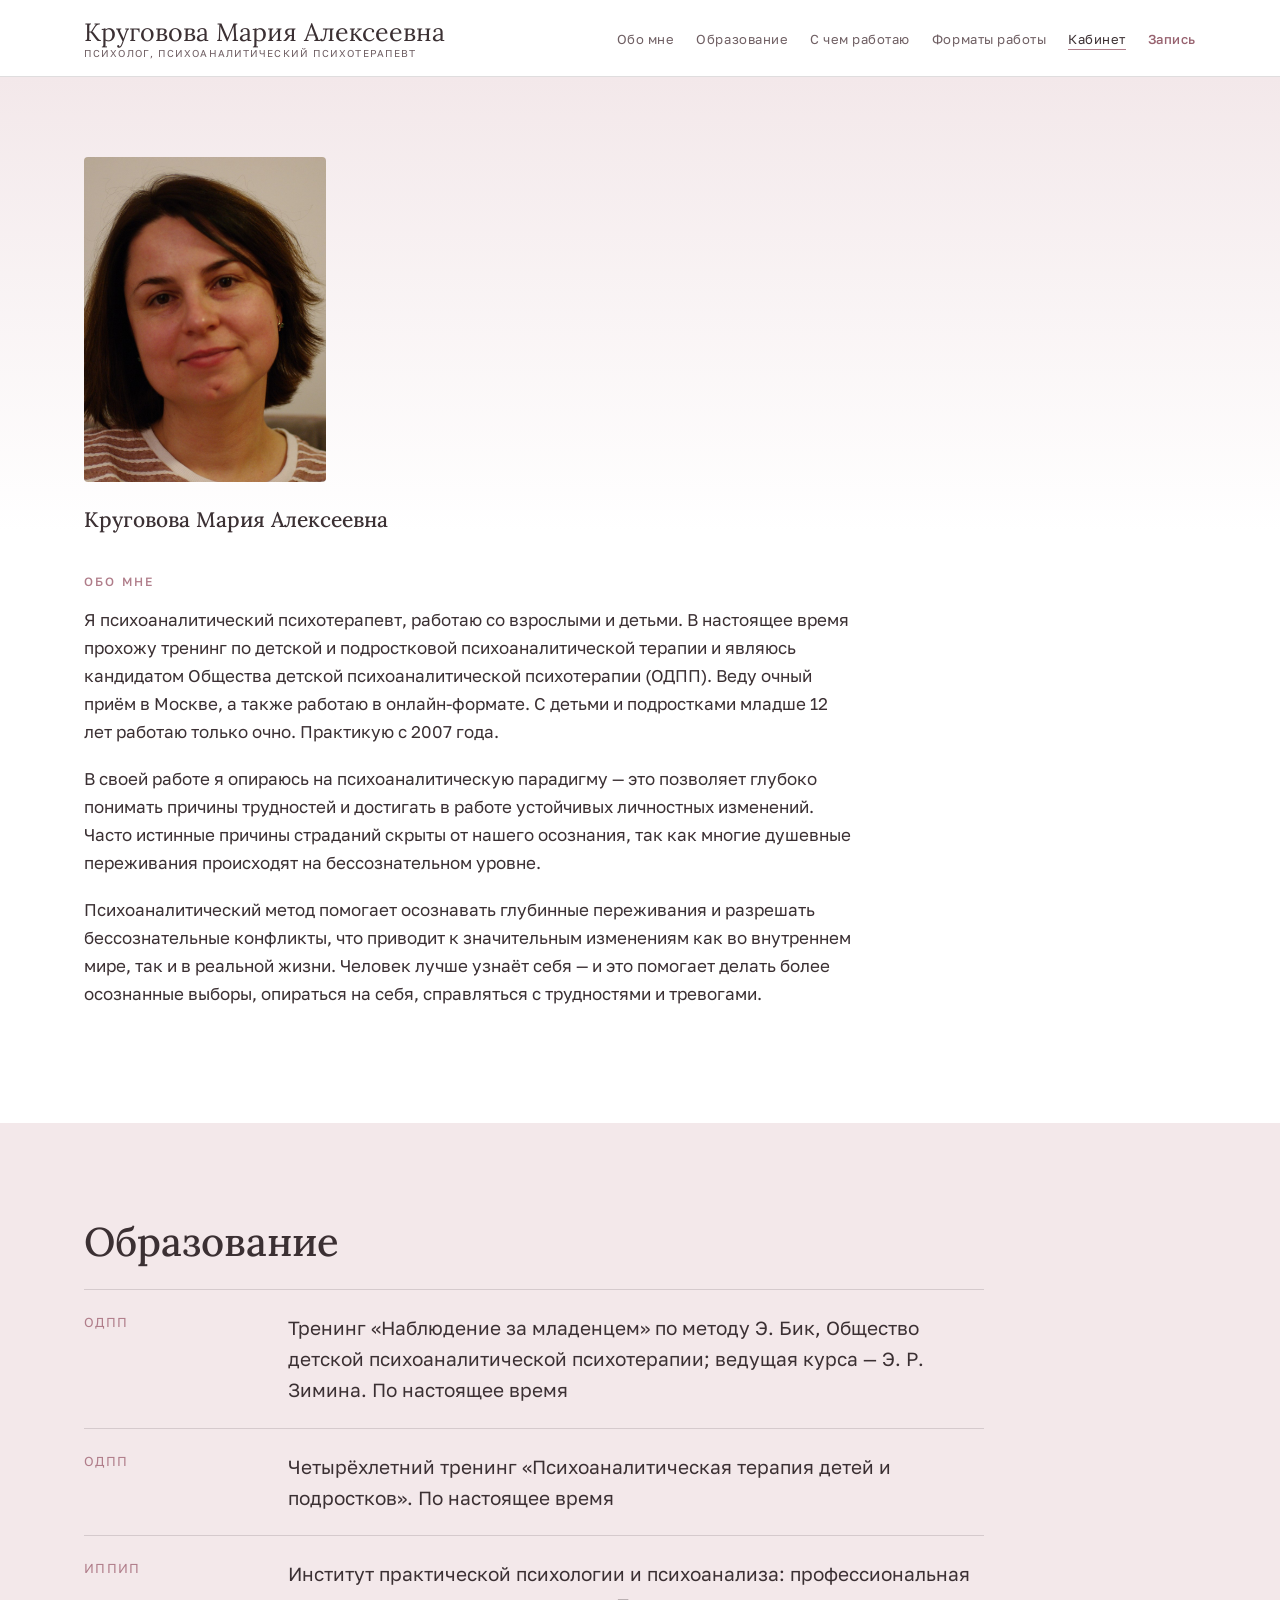
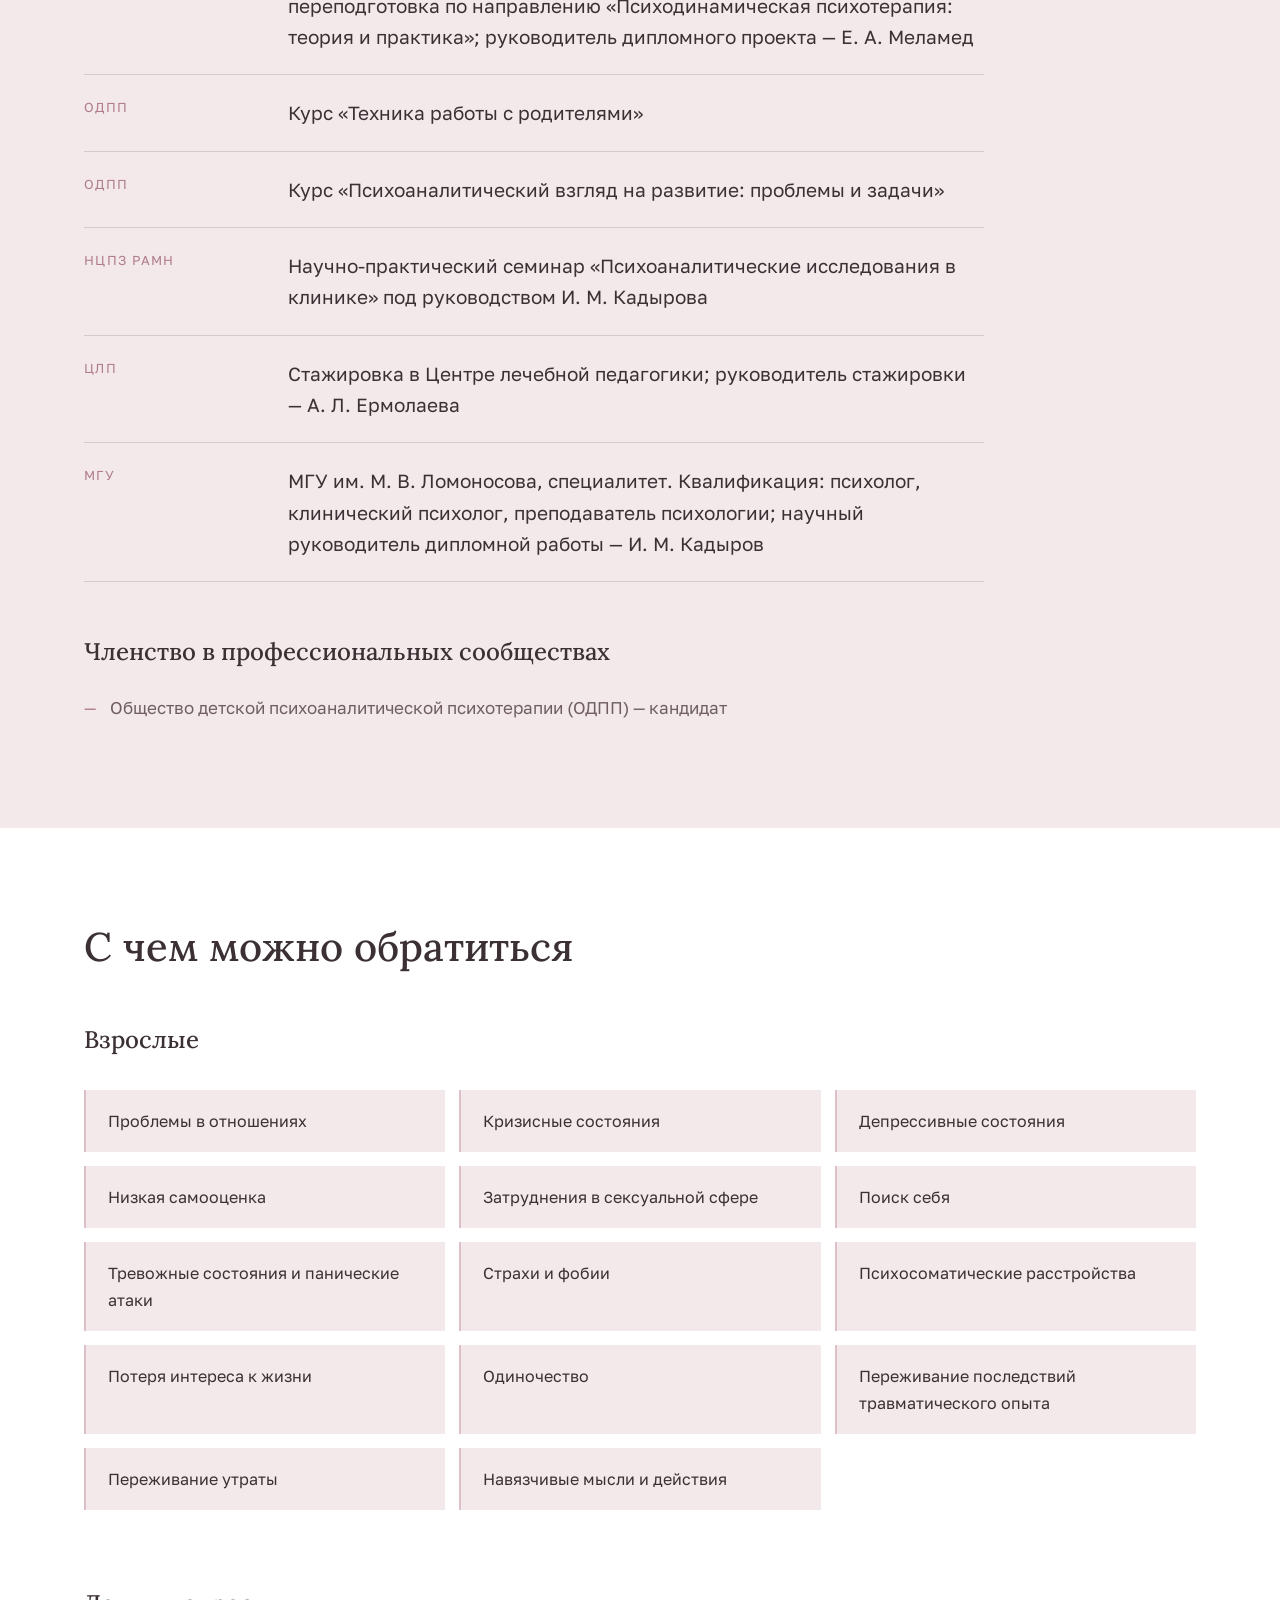
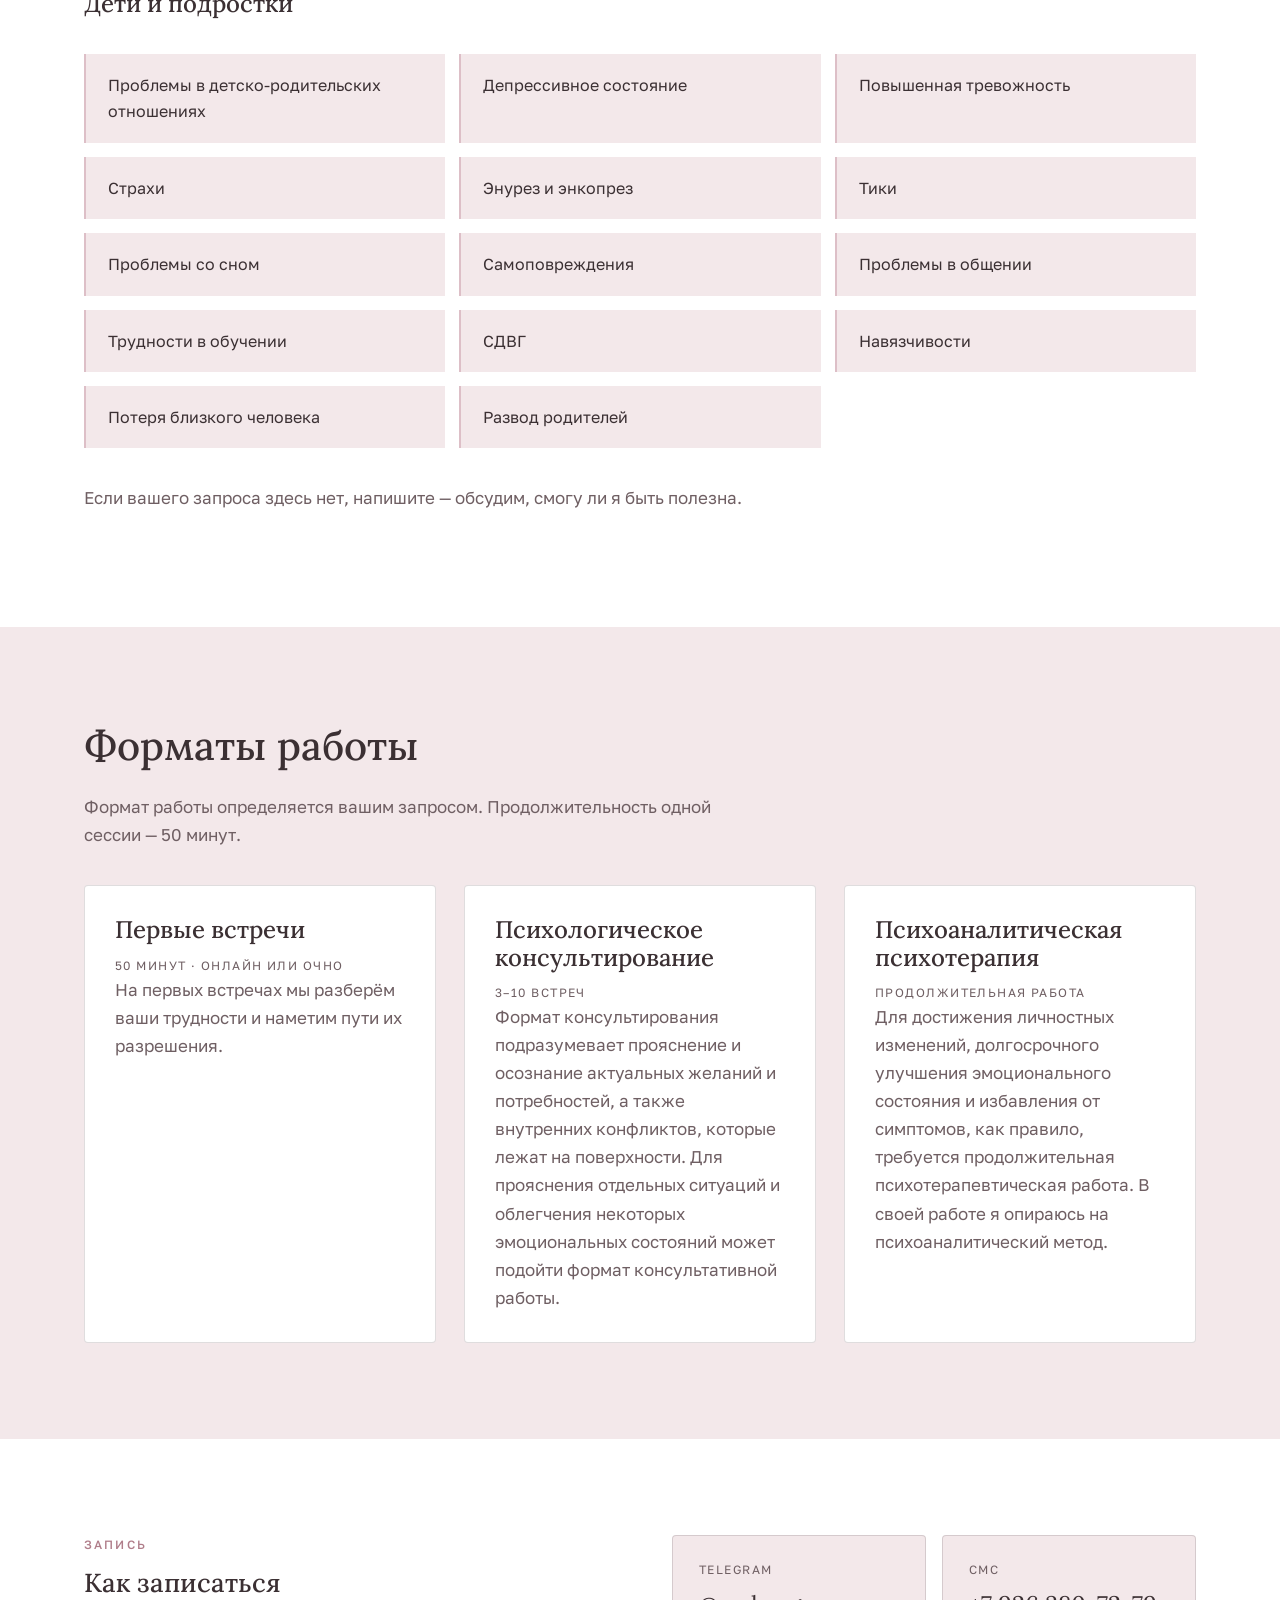
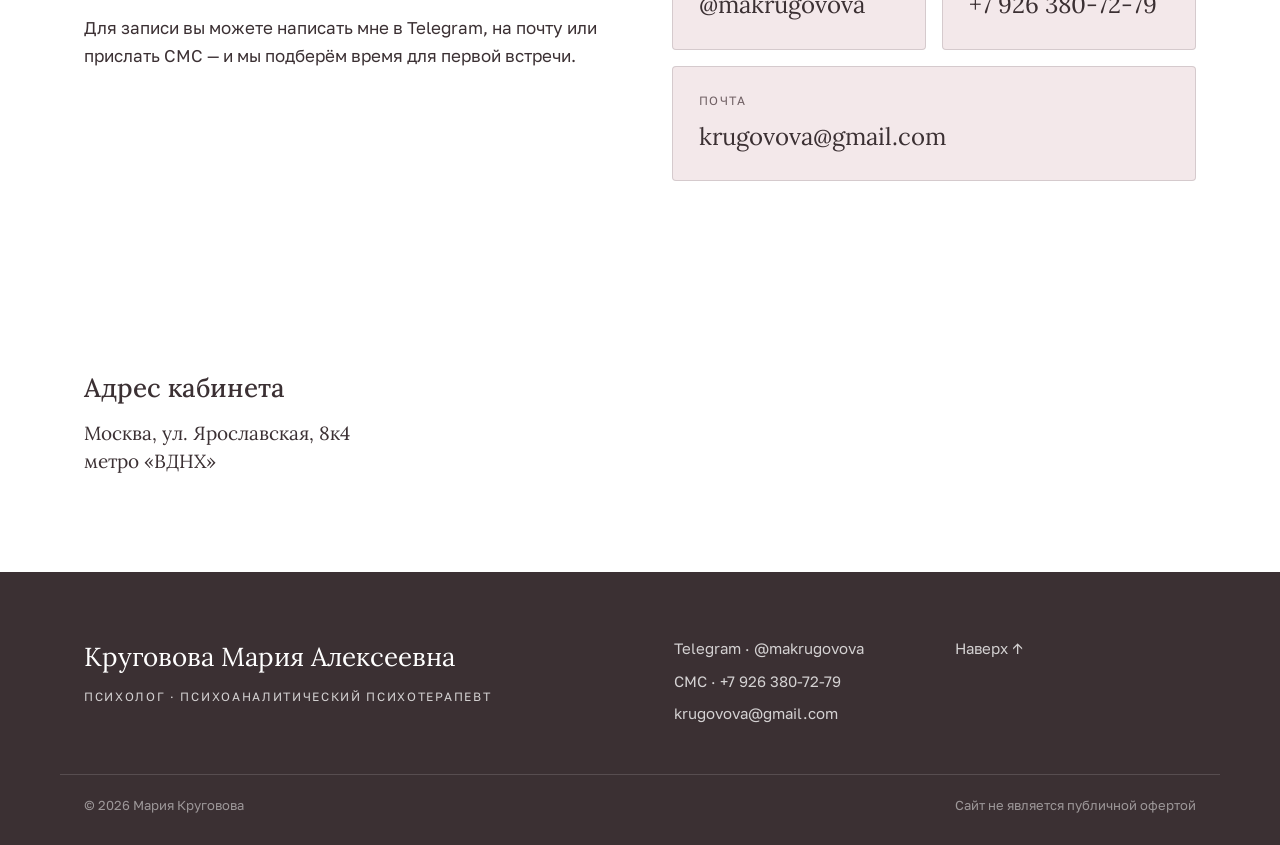
==== commit 5bead0a0: "Убрать карту, уменьшить «Адрес кабинета» и «Как записаться» Карта Яндекса удалена вместе с двухколон" ====
--- a/index.html
+++ b/index.html
@@ -265,7 +265,7 @@
     <div class="container booking__grid">
       <div class="booking__text">
         <p class="eyebrow">Запись</p>
-        <h2 class="section__title">Как записаться</h2>
+        <h2 class="section__title section__title--sm">Как записаться</h2>
         <p>
           Для записи вы можете написать мне в Telegram, на почту или прислать СМС —
           и мы подберём время для первой встречи.
@@ -296,17 +296,9 @@
 
   <!-- ============================== КАБИНЕТ ============================== -->
   <section class="section" id="office">
-    <div class="container office__grid">
-      <div>
-        <h2 class="section__title">Адрес кабинета</h2>
-        <p class="office__addr">Москва, ул. Ярославская, 8к4<br>метро «ВДНХ»</p>
-      </div>
-      <div class="office__map">
-        <!-- TODO: сверить положение метки. Координаты подобраны по адресу автоматически;
-             точную карту можно взять в Яндекс.Картах → «Поделиться» → «Код для сайта». -->
-        <iframe src="https://yandex.ru/map-widget/v1/?ll=37.647386%2C55.816922&amp;z=17&amp;pt=37.647386,55.816922,pm2rdm"
-                title="Карта: Москва, ул. Ярославская, 8к4" loading="lazy" allowfullscreen></iframe>
-      </div>
+    <div class="container">
+      <h2 class="section__title section__title--sm">Адрес кабинета</h2>
+      <p class="office__addr">Москва, ул. Ярославская, 8к4<br>метро «ВДНХ»</p>
     </div>
   </section>
 
--- a/assets/css/style.css
+++ b/assets/css/style.css
@@ -5,163 +5,83 @@
    тексты лицензий — в assets/fonts/.
    ============================================================ */
 
-/* Lora 400 — cyrillic-ext */
+/* Lora — cyrillic-ext (вариативный: вес 400–500 в одном файле) */
 @font-face {
   font-family: 'Lora';
   font-style: normal;
-  font-weight: 400;
-  font-display: swap;
-  src: url('../fonts/lora-400-cyrillic-ext.woff2') format('woff2');
+  font-weight: 400 500;
+  font-display: swap;
+  src: url('../fonts/lora-cyrillic-ext.woff2') format('woff2');
   unicode-range: U+0460-052F, U+1C80-1C8A, U+20B4, U+2DE0-2DFF, U+A640-A69F, U+FE2E-FE2F;
 }
 
-/* Lora 400 — cyrillic */
+/* Lora — cyrillic (вариативный: вес 400–500 в одном файле) */
 @font-face {
   font-family: 'Lora';
   font-style: normal;
-  font-weight: 400;
-  font-display: swap;
-  src: url('../fonts/lora-400-cyrillic.woff2') format('woff2');
+  font-weight: 400 500;
+  font-display: swap;
+  src: url('../fonts/lora-cyrillic.woff2') format('woff2');
   unicode-range: U+0301, U+0400-045F, U+0490-0491, U+04B0-04B1, U+2116;
 }
 
-/* Lora 400 — latin-ext */
+/* Lora — latin-ext (вариативный: вес 400–500 в одном файле) */
 @font-face {
   font-family: 'Lora';
   font-style: normal;
-  font-weight: 400;
-  font-display: swap;
-  src: url('../fonts/lora-400-latin-ext.woff2') format('woff2');
+  font-weight: 400 500;
+  font-display: swap;
+  src: url('../fonts/lora-latin-ext.woff2') format('woff2');
   unicode-range: U+0100-02BA, U+02BD-02C5, U+02C7-02CC, U+02CE-02D7, U+02DD-02FF, U+0304, U+0308, U+0329, U+1D00-1DBF, U+1E00-1E9F, U+1EF2-1EFF, U+2020, U+20A0-20AB, U+20AD-20C0, U+2113, U+2C60-2C7F, U+A720-A7FF;
 }
 
-/* Lora 400 — latin */
+/* Lora — latin (вариативный: вес 400–500 в одном файле) */
 @font-face {
   font-family: 'Lora';
   font-style: normal;
-  font-weight: 400;
-  font-display: swap;
-  src: url('../fonts/lora-400-latin.woff2') format('woff2');
+  font-weight: 400 500;
+  font-display: swap;
+  src: url('../fonts/lora-latin.woff2') format('woff2');
   unicode-range: U+0000-00FF, U+0131, U+0152-0153, U+02BB-02BC, U+02C6, U+02DA, U+02DC, U+0304, U+0308, U+0329, U+2000-206F, U+20AC, U+2122, U+2191, U+2193, U+2212, U+2215, U+FEFF, U+FFFD;
 }
 
-/* Lora 500 — cyrillic-ext */
-@font-face {
-  font-family: 'Lora';
-  font-style: normal;
-  font-weight: 500;
-  font-display: swap;
-  src: url('../fonts/lora-500-cyrillic-ext.woff2') format('woff2');
+/* Golos Text — cyrillic-ext (вариативный: вес 400–500 в одном файле) */
+@font-face {
+  font-family: 'Golos Text';
+  font-style: normal;
+  font-weight: 400 500;
+  font-display: swap;
+  src: url('../fonts/golos-text-cyrillic-ext.woff2') format('woff2');
   unicode-range: U+0460-052F, U+1C80-1C8A, U+20B4, U+2DE0-2DFF, U+A640-A69F, U+FE2E-FE2F;
 }
 
-/* Lora 500 — cyrillic */
-@font-face {
-  font-family: 'Lora';
-  font-style: normal;
-  font-weight: 500;
-  font-display: swap;
-  src: url('../fonts/lora-500-cyrillic.woff2') format('woff2');
+/* Golos Text — cyrillic (вариативный: вес 400–500 в одном файле) */
+@font-face {
+  font-family: 'Golos Text';
+  font-style: normal;
+  font-weight: 400 500;
+  font-display: swap;
+  src: url('../fonts/golos-text-cyrillic.woff2') format('woff2');
   unicode-range: U+0301, U+0400-045F, U+0490-0491, U+04B0-04B1, U+2116;
 }
 
-/* Lora 500 — latin-ext */
-@font-face {
-  font-family: 'Lora';
-  font-style: normal;
-  font-weight: 500;
-  font-display: swap;
-  src: url('../fonts/lora-500-latin-ext.woff2') format('woff2');
+/* Golos Text — latin-ext (вариативный: вес 400–500 в одном файле) */
+@font-face {
+  font-family: 'Golos Text';
+  font-style: normal;
+  font-weight: 400 500;
+  font-display: swap;
+  src: url('../fonts/golos-text-latin-ext.woff2') format('woff2');
   unicode-range: U+0100-02BA, U+02BD-02C5, U+02C7-02CC, U+02CE-02D7, U+02DD-02FF, U+0304, U+0308, U+0329, U+1D00-1DBF, U+1E00-1E9F, U+1EF2-1EFF, U+2020, U+20A0-20AB, U+20AD-20C0, U+2113, U+2C60-2C7F, U+A720-A7FF;
 }
 
-/* Lora 500 — latin */
-@font-face {
-  font-family: 'Lora';
-  font-style: normal;
-  font-weight: 500;
-  font-display: swap;
-  src: url('../fonts/lora-500-latin.woff2') format('woff2');
-  unicode-range: U+0000-00FF, U+0131, U+0152-0153, U+02BB-02BC, U+02C6, U+02DA, U+02DC, U+0304, U+0308, U+0329, U+2000-206F, U+20AC, U+2122, U+2191, U+2193, U+2212, U+2215, U+FEFF, U+FFFD;
-}
-
-/* Golos Text 400 — cyrillic-ext */
+/* Golos Text — latin (вариативный: вес 400–500 в одном файле) */
 @font-face {
   font-family: 'Golos Text';
   font-style: normal;
-  font-weight: 400;
-  font-display: swap;
-  src: url('../fonts/golos-text-400-cyrillic-ext.woff2') format('woff2');
-  unicode-range: U+0460-052F, U+1C80-1C8A, U+20B4, U+2DE0-2DFF, U+A640-A69F, U+FE2E-FE2F;
-}
-
-/* Golos Text 400 — cyrillic */
-@font-face {
-  font-family: 'Golos Text';
-  font-style: normal;
-  font-weight: 400;
-  font-display: swap;
-  src: url('../fonts/golos-text-400-cyrillic.woff2') format('woff2');
-  unicode-range: U+0301, U+0400-045F, U+0490-0491, U+04B0-04B1, U+2116;
-}
-
-/* Golos Text 400 — latin-ext */
-@font-face {
-  font-family: 'Golos Text';
-  font-style: normal;
-  font-weight: 400;
-  font-display: swap;
-  src: url('../fonts/golos-text-400-latin-ext.woff2') format('woff2');
-  unicode-range: U+0100-02BA, U+02BD-02C5, U+02C7-02CC, U+02CE-02D7, U+02DD-02FF, U+0304, U+0308, U+0329, U+1D00-1DBF, U+1E00-1E9F, U+1EF2-1EFF, U+2020, U+20A0-20AB, U+20AD-20C0, U+2113, U+2C60-2C7F, U+A720-A7FF;
-}
-
-/* Golos Text 400 — latin */
-@font-face {
-  font-family: 'Golos Text';
-  font-style: normal;
-  font-weight: 400;
-  font-display: swap;
-  src: url('../fonts/golos-text-400-latin.woff2') format('woff2');
-  unicode-range: U+0000-00FF, U+0131, U+0152-0153, U+02BB-02BC, U+02C6, U+02DA, U+02DC, U+0304, U+0308, U+0329, U+2000-206F, U+20AC, U+2122, U+2191, U+2193, U+2212, U+2215, U+FEFF, U+FFFD;
-}
-
-/* Golos Text 500 — cyrillic-ext */
-@font-face {
-  font-family: 'Golos Text';
-  font-style: normal;
-  font-weight: 500;
-  font-display: swap;
-  src: url('../fonts/golos-text-500-cyrillic-ext.woff2') format('woff2');
-  unicode-range: U+0460-052F, U+1C80-1C8A, U+20B4, U+2DE0-2DFF, U+A640-A69F, U+FE2E-FE2F;
-}
-
-/* Golos Text 500 — cyrillic */
-@font-face {
-  font-family: 'Golos Text';
-  font-style: normal;
-  font-weight: 500;
-  font-display: swap;
-  src: url('../fonts/golos-text-500-cyrillic.woff2') format('woff2');
-  unicode-range: U+0301, U+0400-045F, U+0490-0491, U+04B0-04B1, U+2116;
-}
-
-/* Golos Text 500 — latin-ext */
-@font-face {
-  font-family: 'Golos Text';
-  font-style: normal;
-  font-weight: 500;
-  font-display: swap;
-  src: url('../fonts/golos-text-500-latin-ext.woff2') format('woff2');
-  unicode-range: U+0100-02BA, U+02BD-02C5, U+02C7-02CC, U+02CE-02D7, U+02DD-02FF, U+0304, U+0308, U+0329, U+1D00-1DBF, U+1E00-1E9F, U+1EF2-1EFF, U+2020, U+20A0-20AB, U+20AD-20C0, U+2113, U+2C60-2C7F, U+A720-A7FF;
-}
-
-/* Golos Text 500 — latin */
-@font-face {
-  font-family: 'Golos Text';
-  font-style: normal;
-  font-weight: 500;
-  font-display: swap;
-  src: url('../fonts/golos-text-500-latin.woff2') format('woff2');
+  font-weight: 400 500;
+  font-display: swap;
+  src: url('../fonts/golos-text-latin.woff2') format('woff2');
   unicode-range: U+0000-00FF, U+0131, U+0152-0153, U+02BB-02BC, U+02C6, U+02DA, U+02DC, U+0304, U+0308, U+0329, U+2000-206F, U+20AC, U+2122, U+2191, U+2193, U+2212, U+2215, U+FEFF, U+FFFD;
 }
 
@@ -219,6 +139,8 @@
 .section--cream{ background:var(--cream); }
 .section--dark{ background:var(--ink); color:var(--white); }
 .section__title{ font-size:clamp(30px,4vw,40px); margin-bottom:.6em; }
+/* приглушённый заголовок: для секций, которые не должны спорить с основными */
+.section__title--sm{ font-size:clamp(22px,2.4vw,26px); }
 .section__title--light{ color:var(--white); }
 .section__lead{ max-width:62ch; color:var(--ink-soft); }
 .subtitle{ font-size:24px; margin:56px 0 20px; }
@@ -445,18 +367,5 @@
 .article__excerpt{ margin:0 0 8px; color:var(--ink-soft); max-width:70ch; }
 
 /* адрес кабинета */
-.office__grid{ display:grid; grid-template-columns:.9fr 1.1fr; gap:56px; align-items:start; }
-.office__addr{ font-family:var(--font-head); font-size:24px; line-height:1.4; }
-.office__map{ border:1px solid var(--line); border-radius:var(--radius); overflow:hidden; }
-.office__map iframe{ display:block; width:100%; height:420px; border:0; }
-.office__map-stub{
-  display:grid; place-items:center; height:420px; background:var(--cream);
-  color:var(--ink-soft); font-size:14px; letter-spacing:.06em; text-align:center; padding:20px;
-}
-
-@media (max-width:1024px){
-  .office__grid{ grid-template-columns:1fr; gap:32px; }
-}
-@media (max-width:768px){
-  .office__map iframe, .office__map-stub{ height:300px; }
-}
+.office__addr{ font-family:var(--font-head); font-size:19px; line-height:1.5; margin:0; }
+
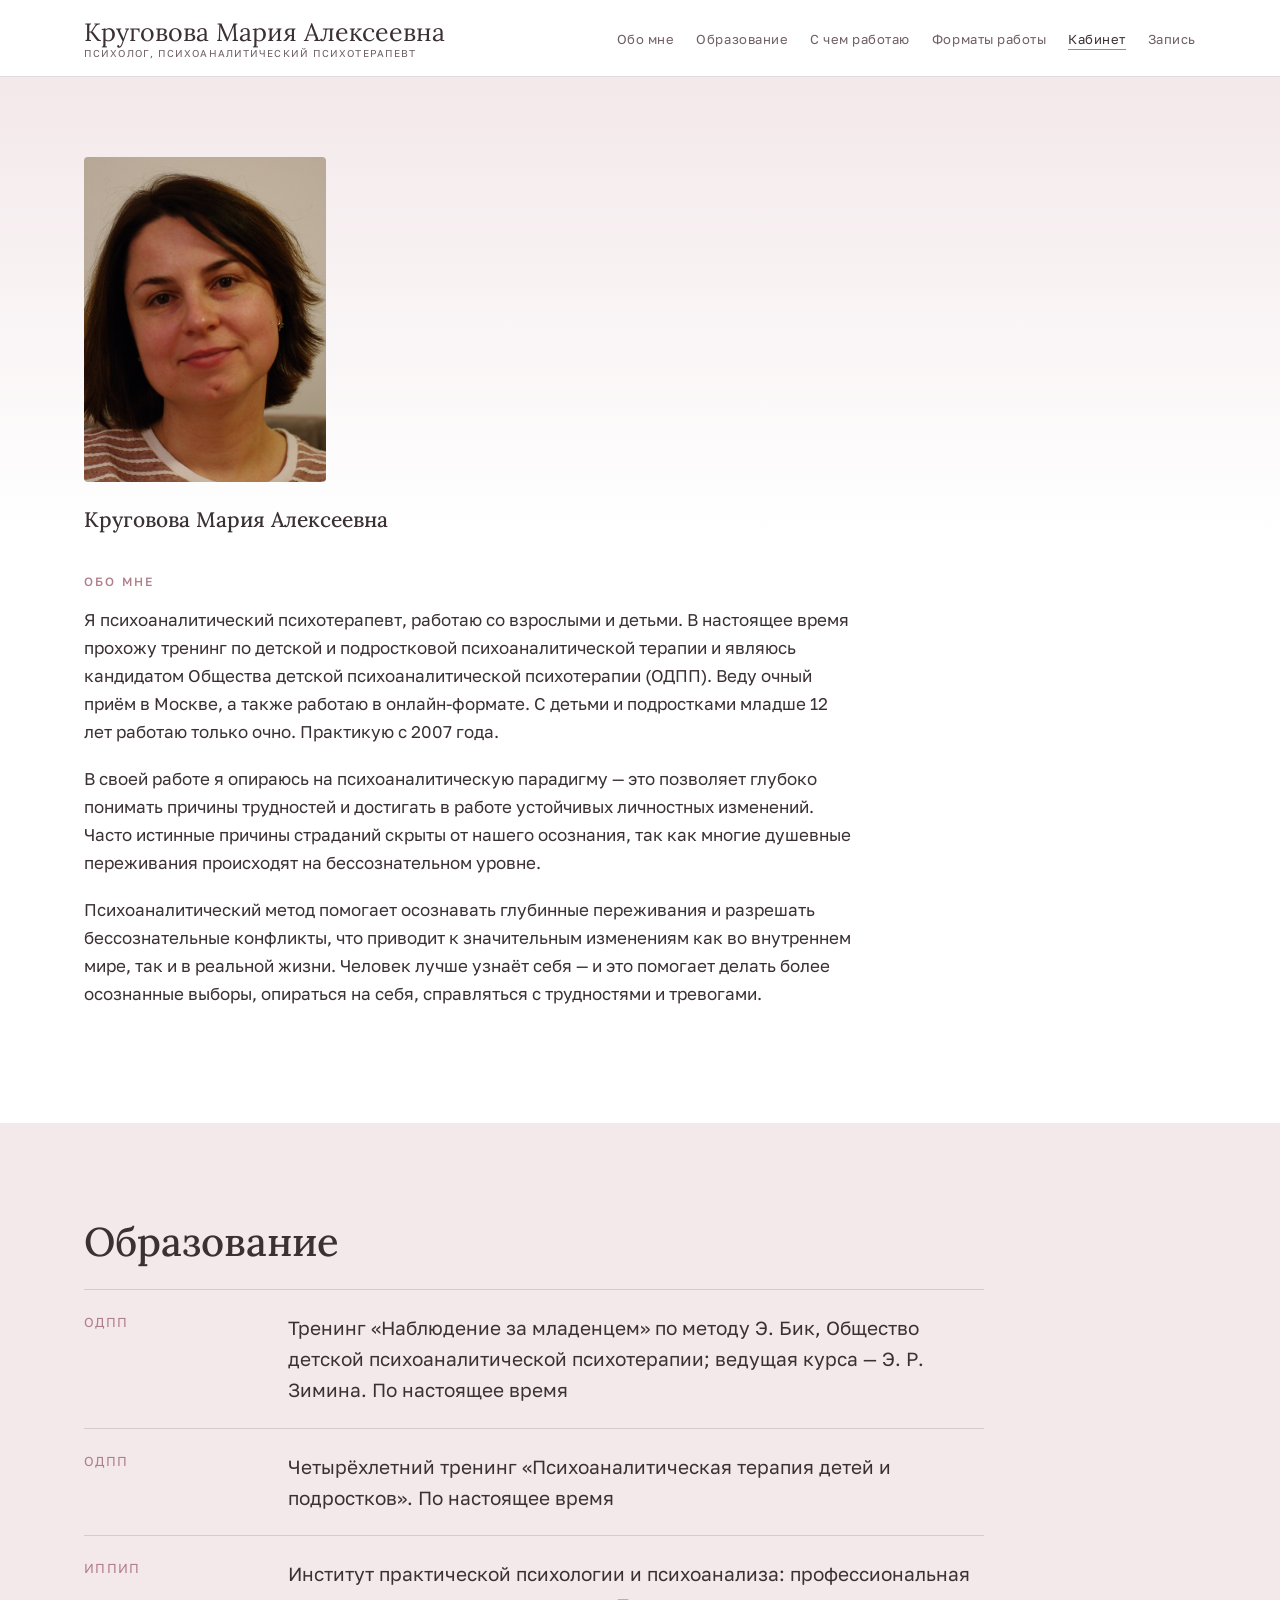
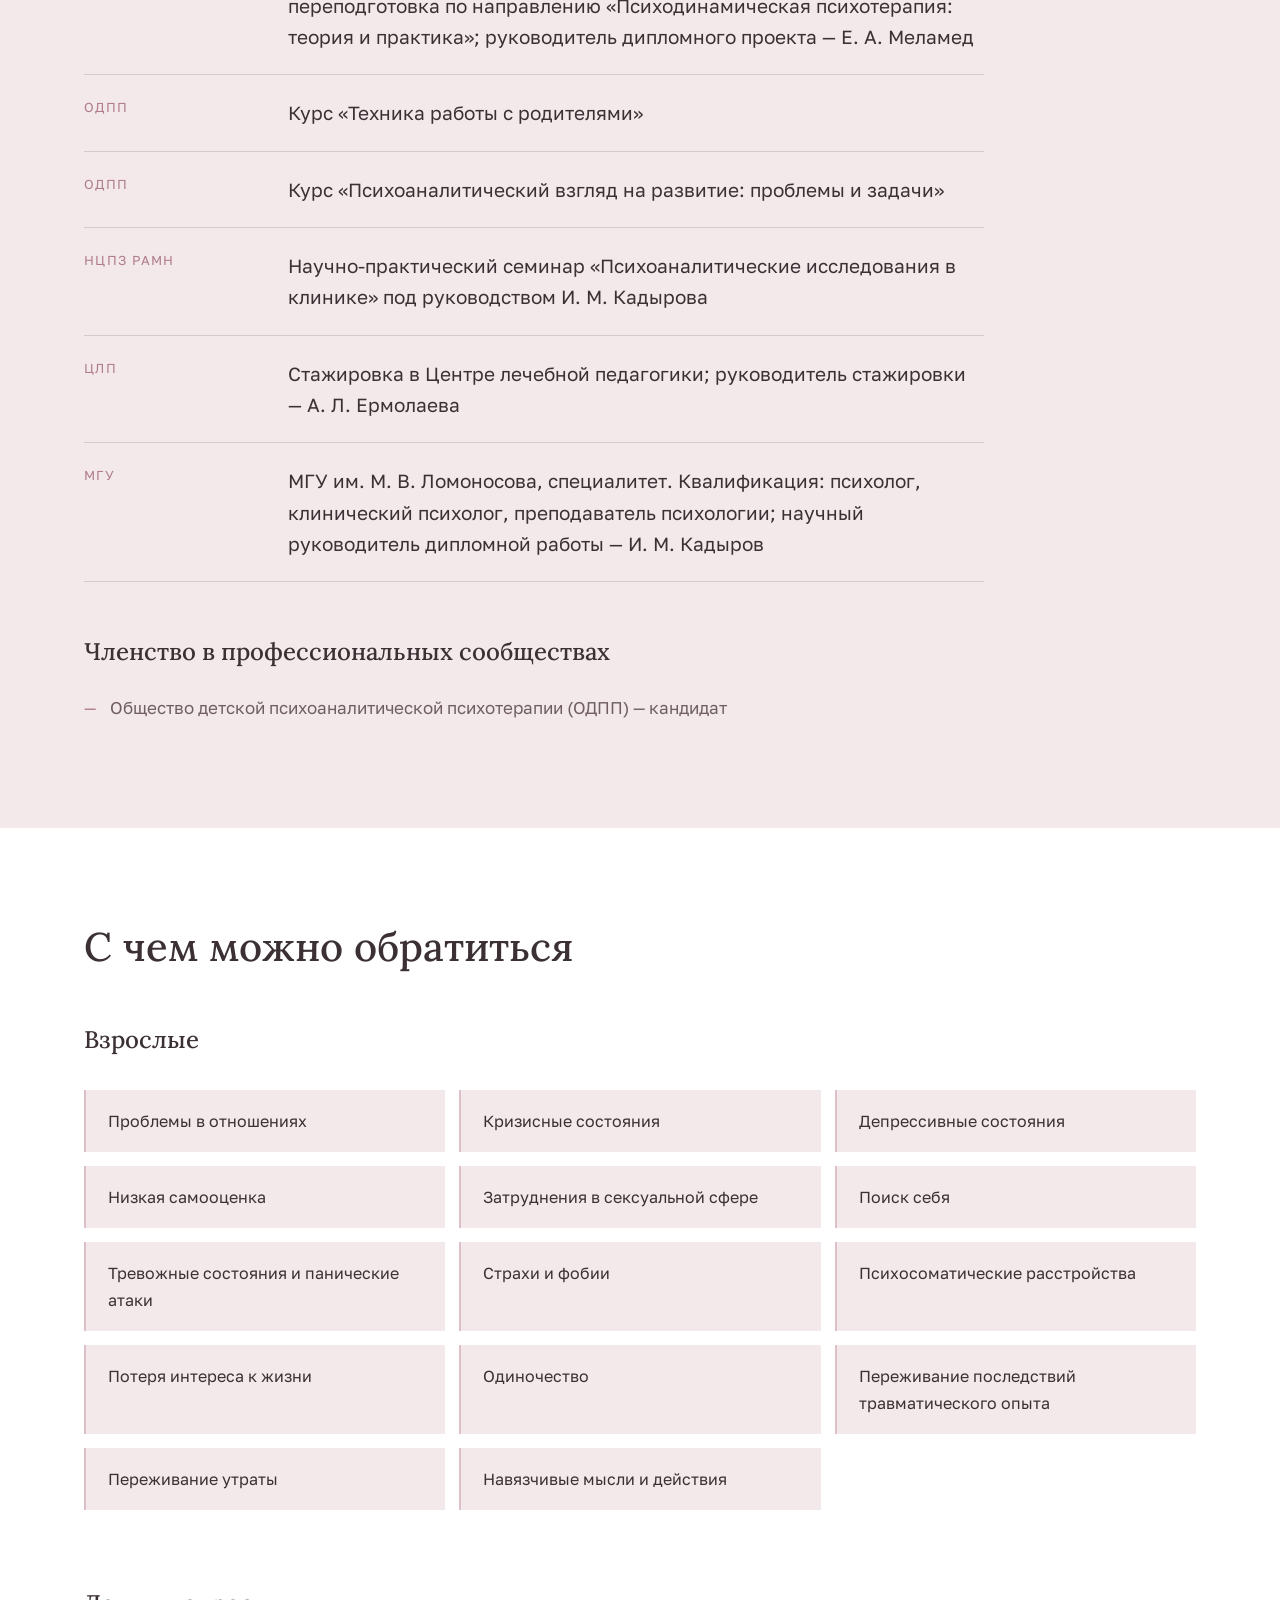
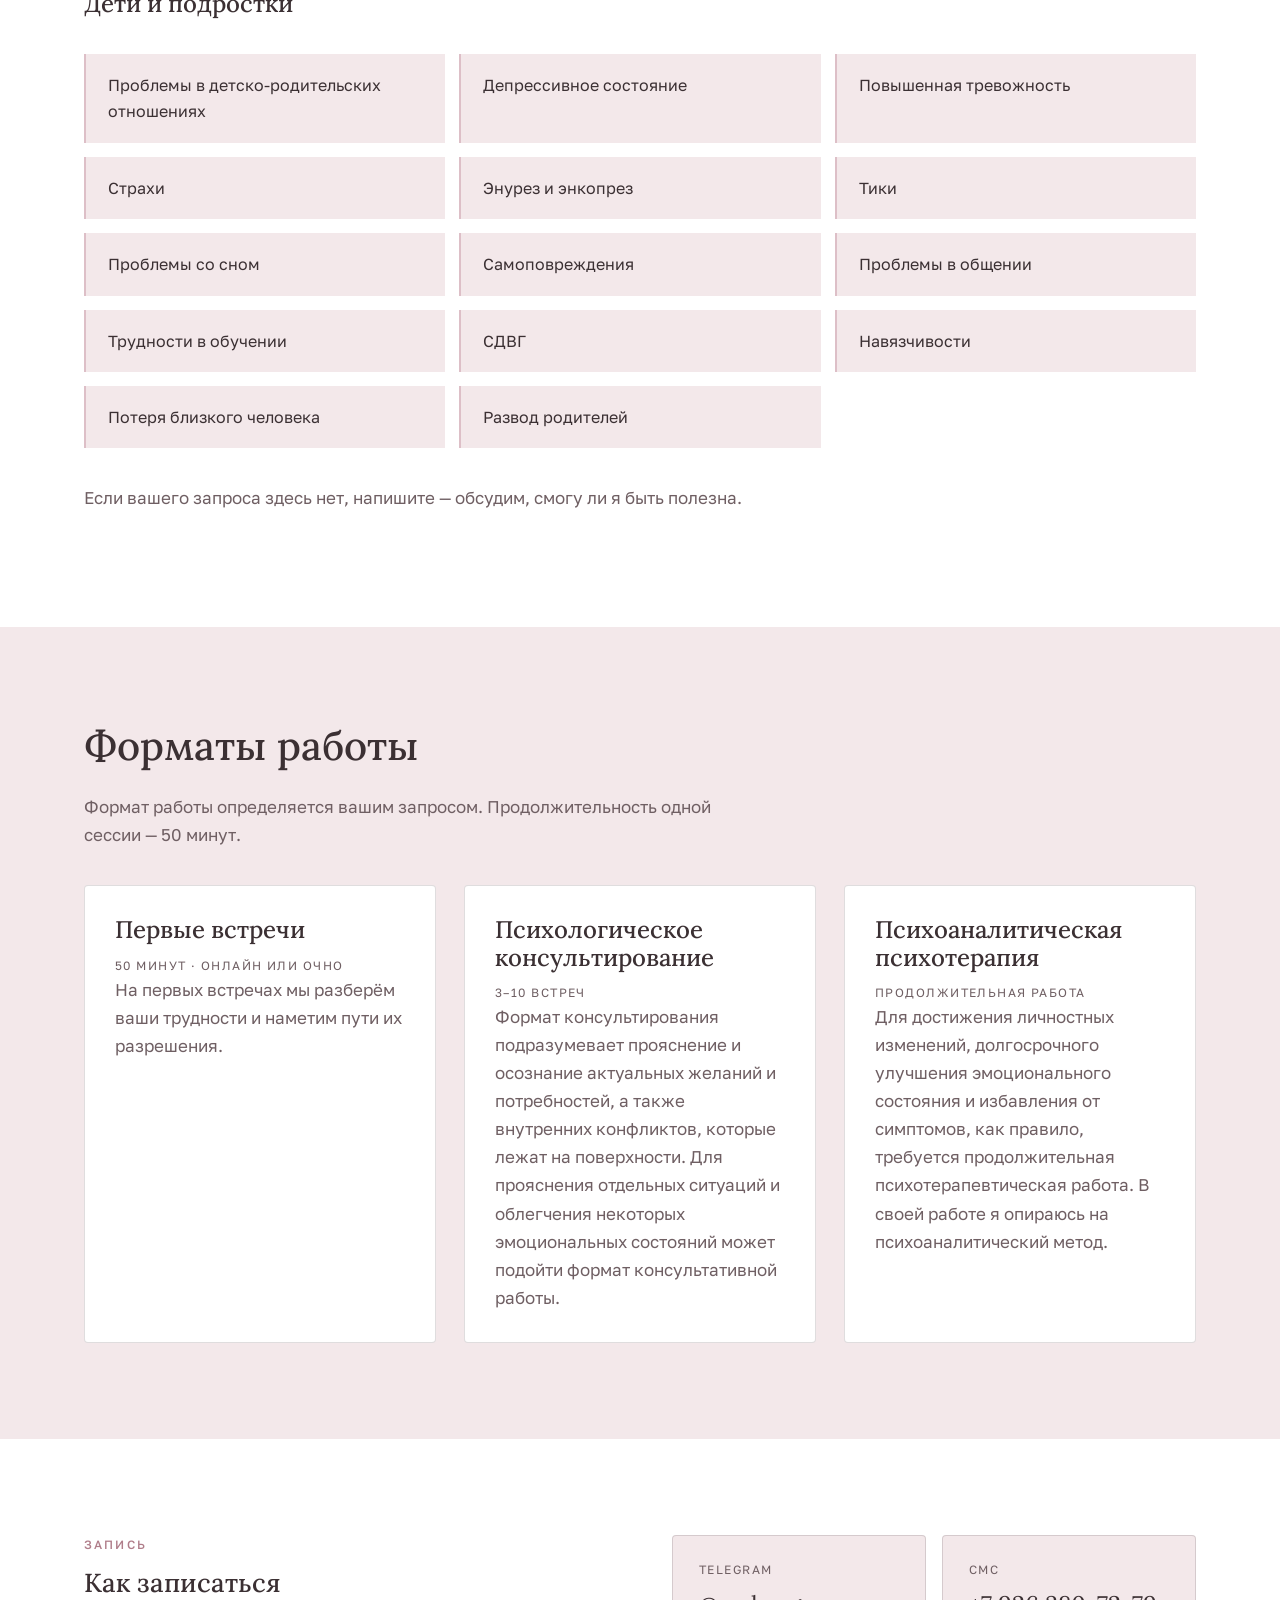
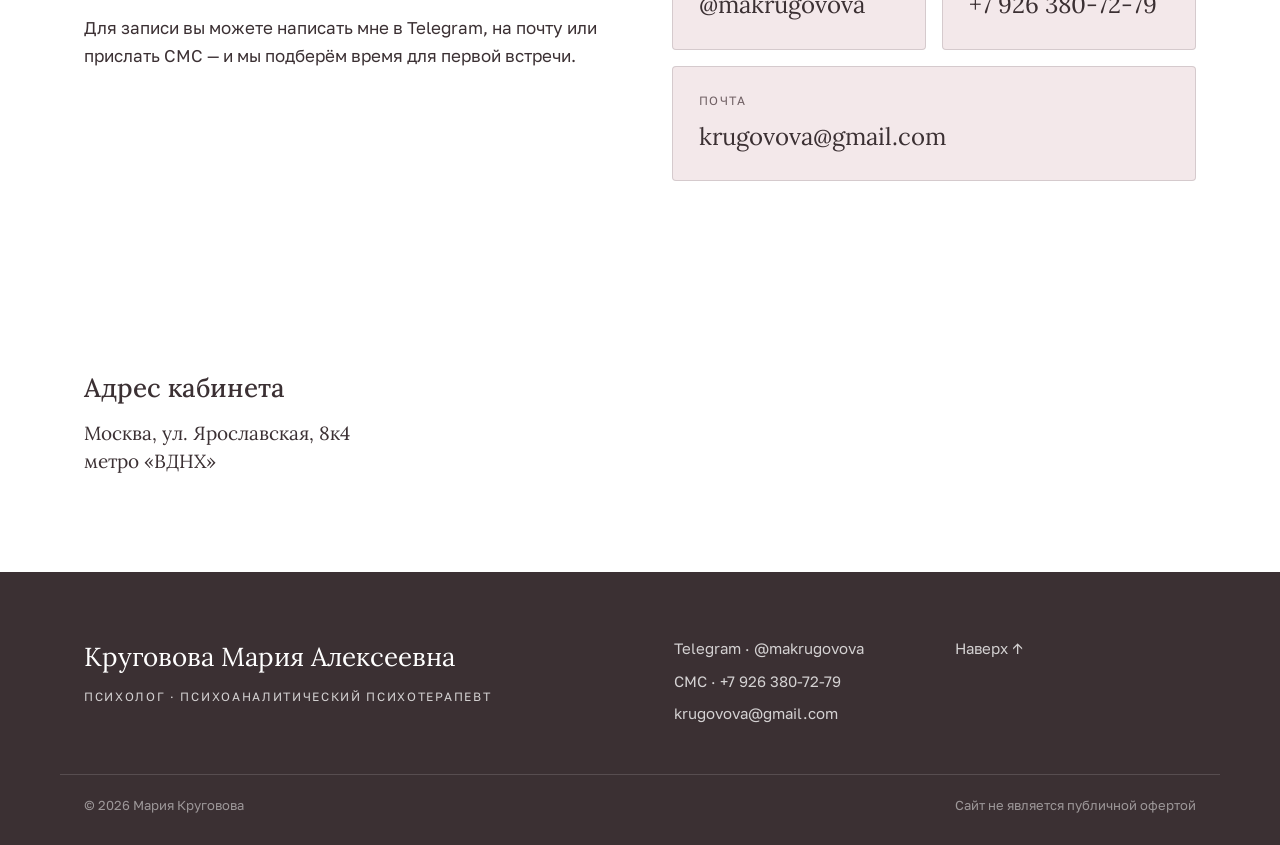
==== commit f2d37e33: "Уравнять «Запись» с остальными пунктами меню Убран модификатор .nav__link--cta — он красил пункт в -" ====
--- a/index.html
+++ b/index.html
@@ -37,7 +37,7 @@
         <li><a class="nav__link" href="#reasons">С чем работаю</a></li>
         <li><a class="nav__link" href="#method">Форматы работы</a></li>
         <li><a class="nav__link" href="#office">Кабинет</a></li>
-        <li><a class="nav__link nav__link--cta" href="#booking">Запись</a></li>
+        <li><a class="nav__link" href="#booking">Запись</a></li>
       </ul>
       <div class="nav__contacts">
         <a href="https://t.me/makrugovova" target="_blank" rel="noopener" aria-label="Telegram">Telegram</a>
--- a/assets/css/style.css
+++ b/assets/css/style.css
@@ -178,7 +178,6 @@
   padding-bottom:2px; border-bottom:1px solid transparent;
 }
 .nav__link:hover, .nav__link.is-active{ color:var(--ink); border-bottom-color:var(--accent); }
-.nav__link--cta{ color:var(--accent-dk); font-weight:500; }
 .nav__contacts{ display:none; }
 
 .burger{ display:none; width:40px; height:40px; margin-left:auto; padding:9px 8px;
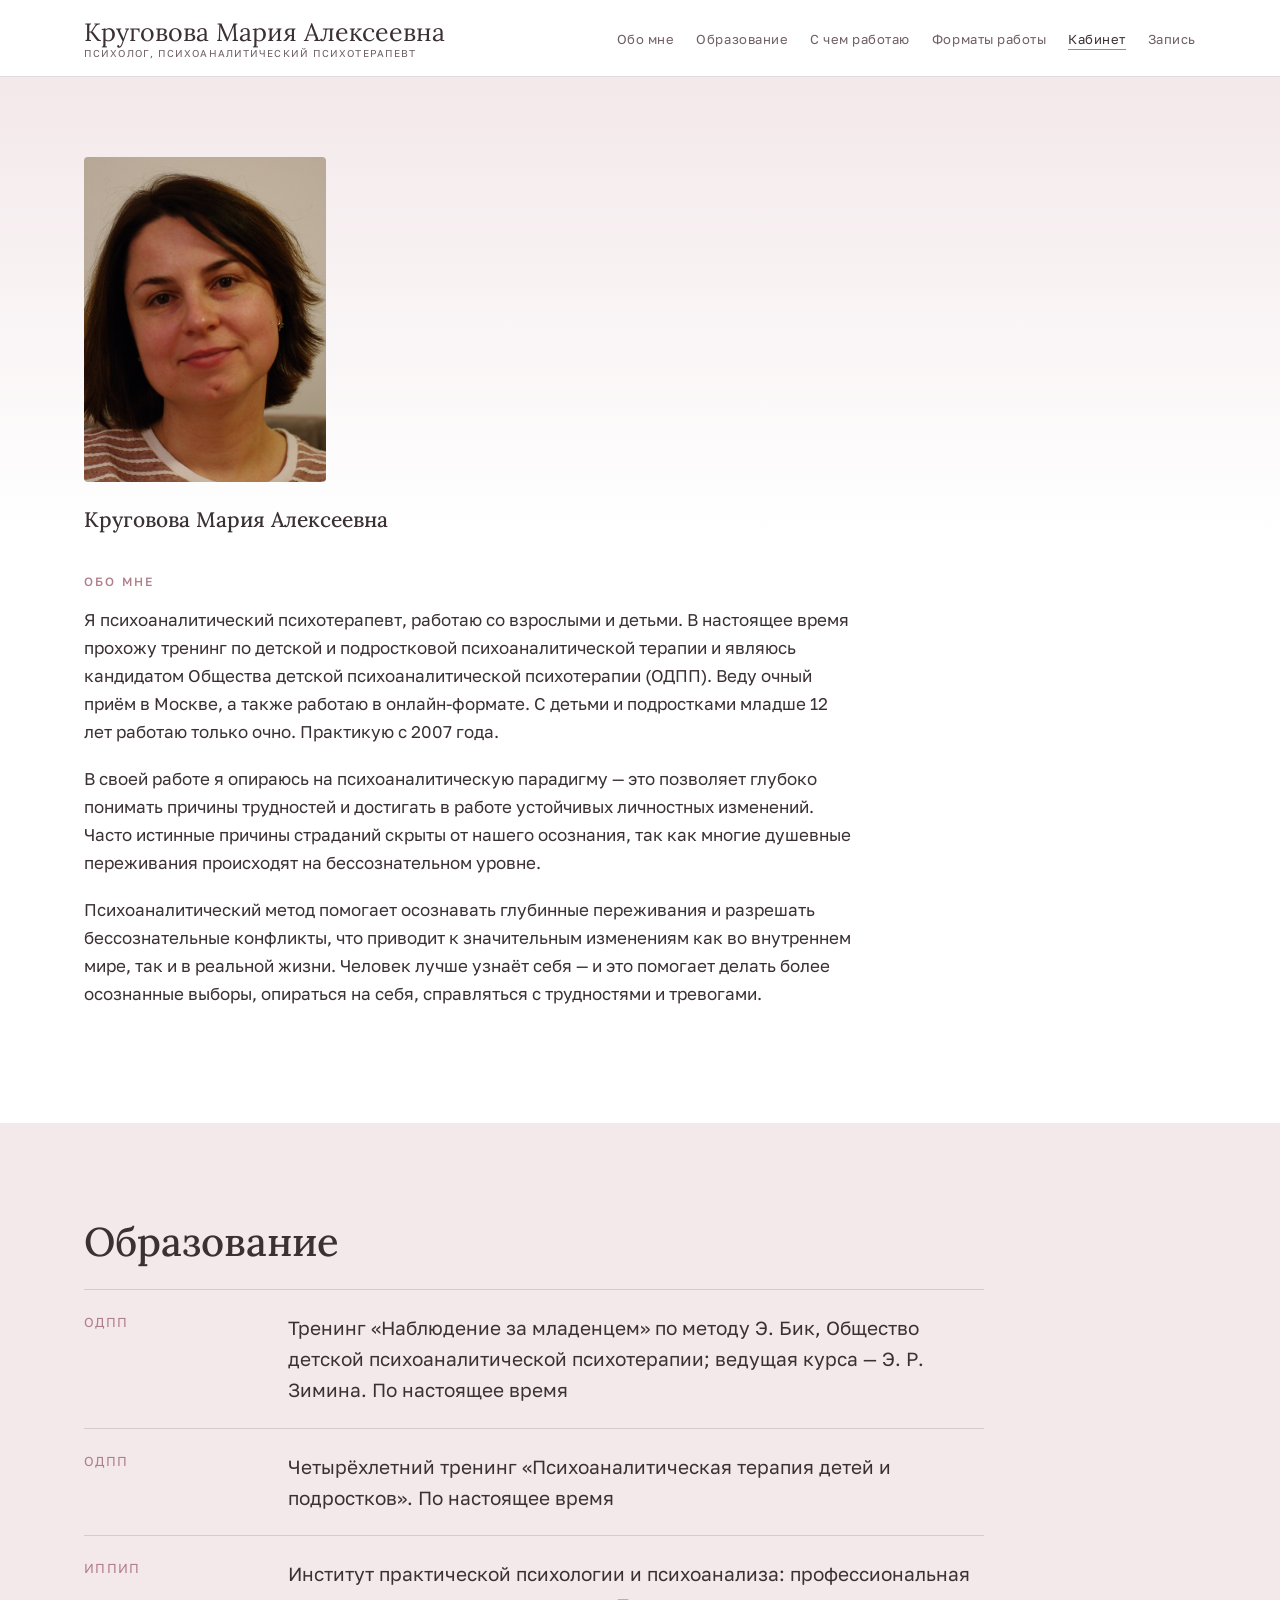
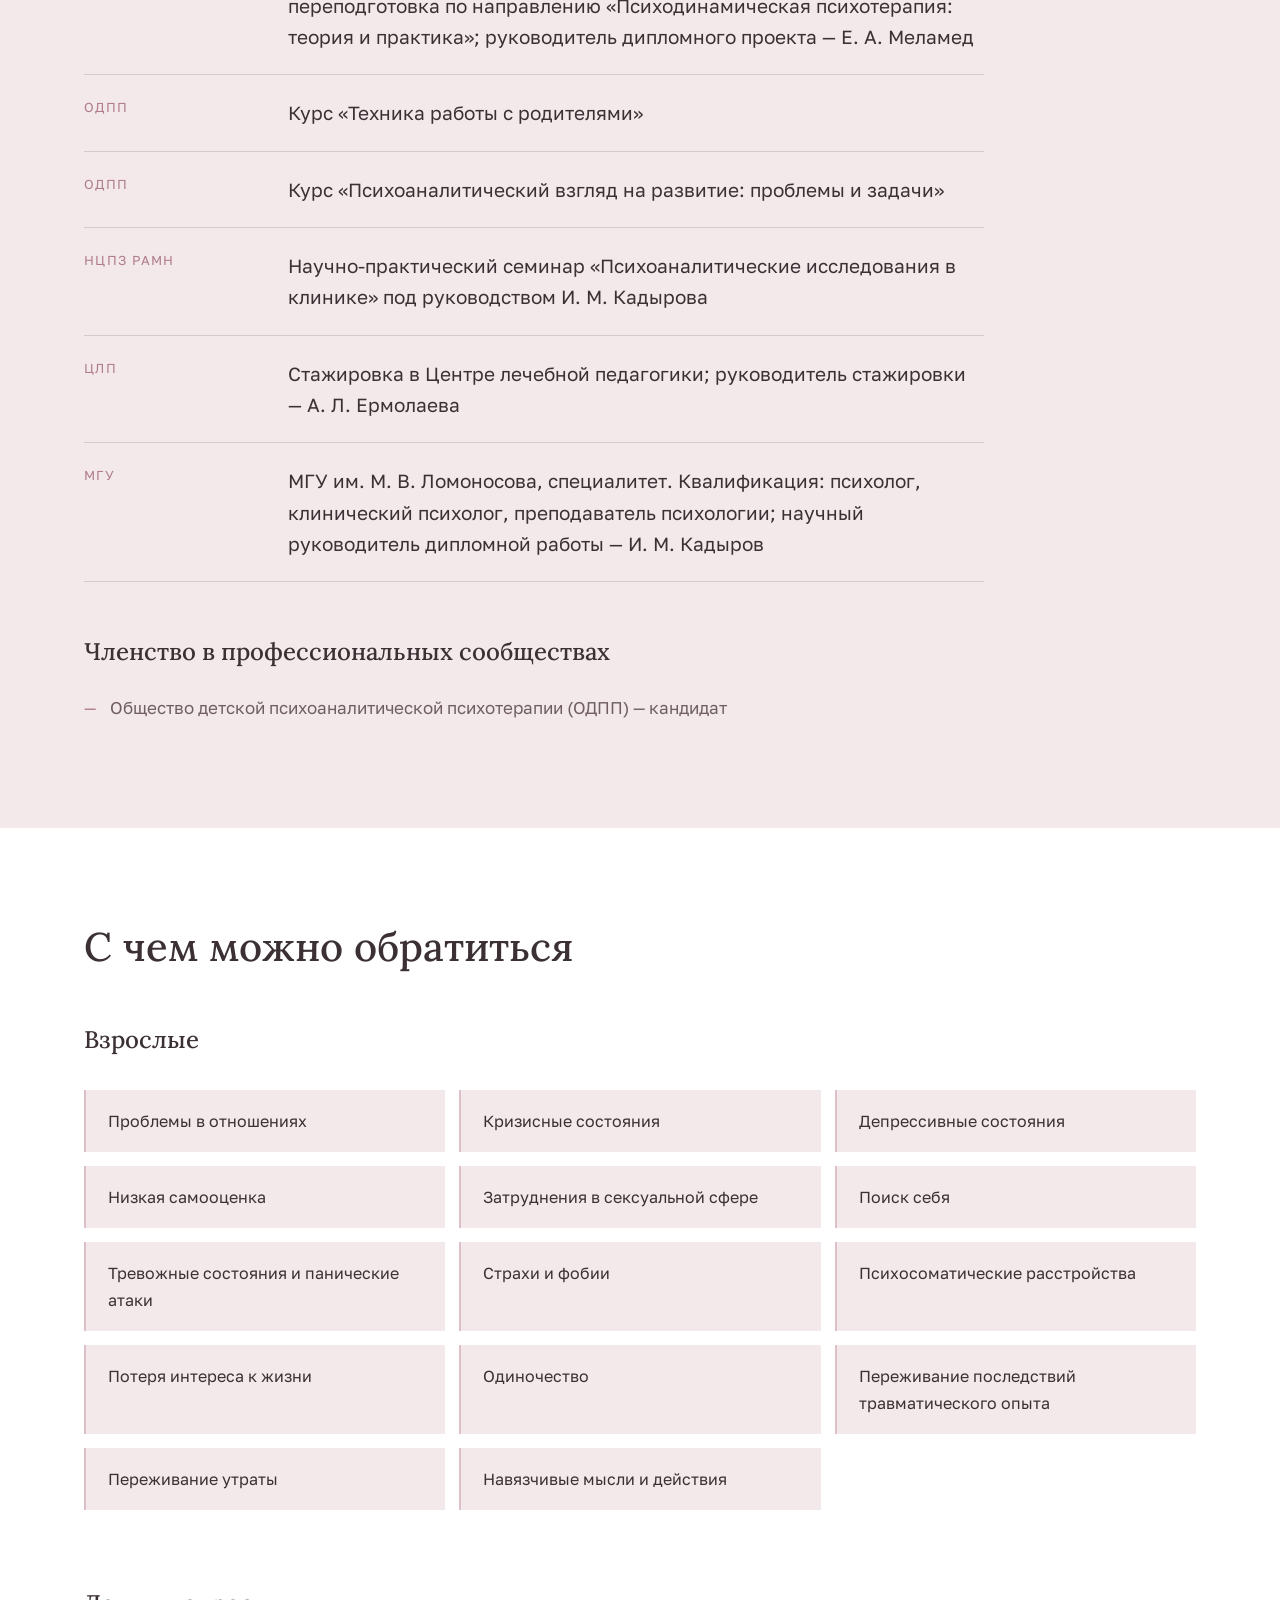
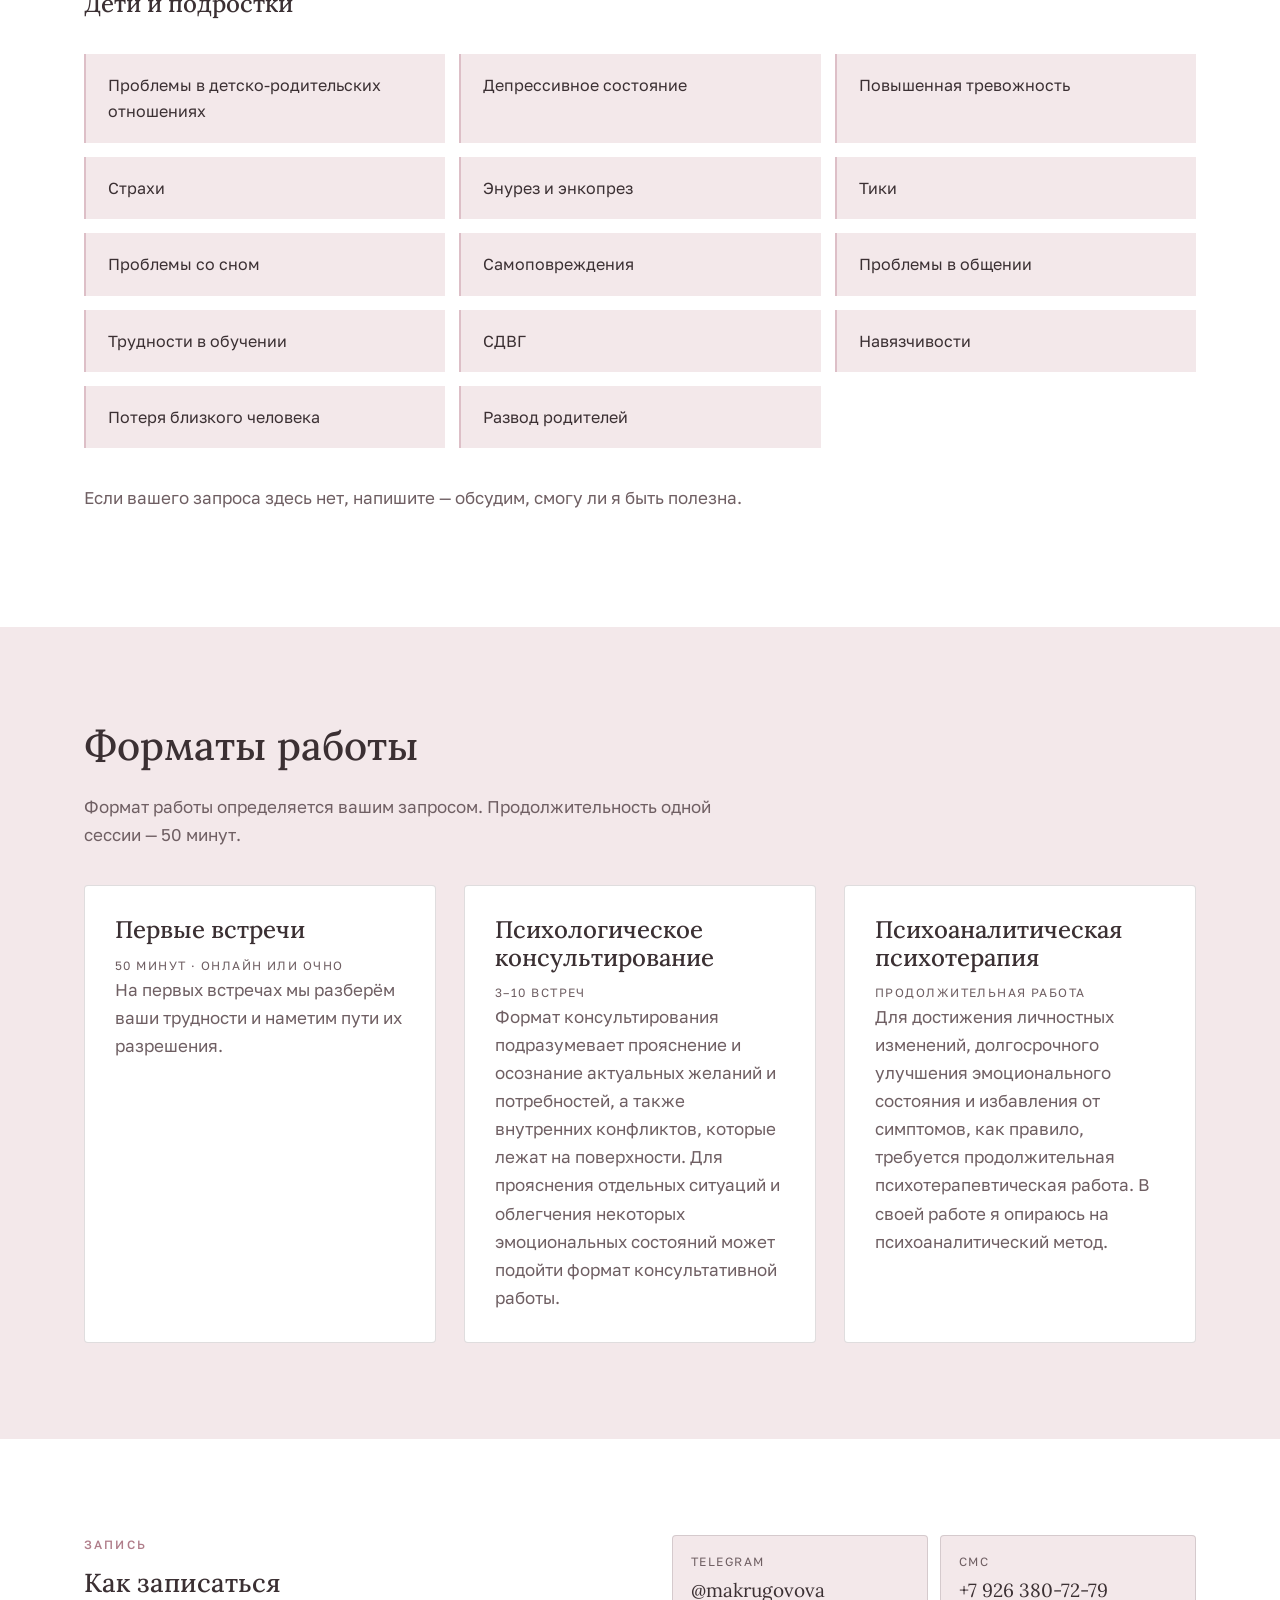
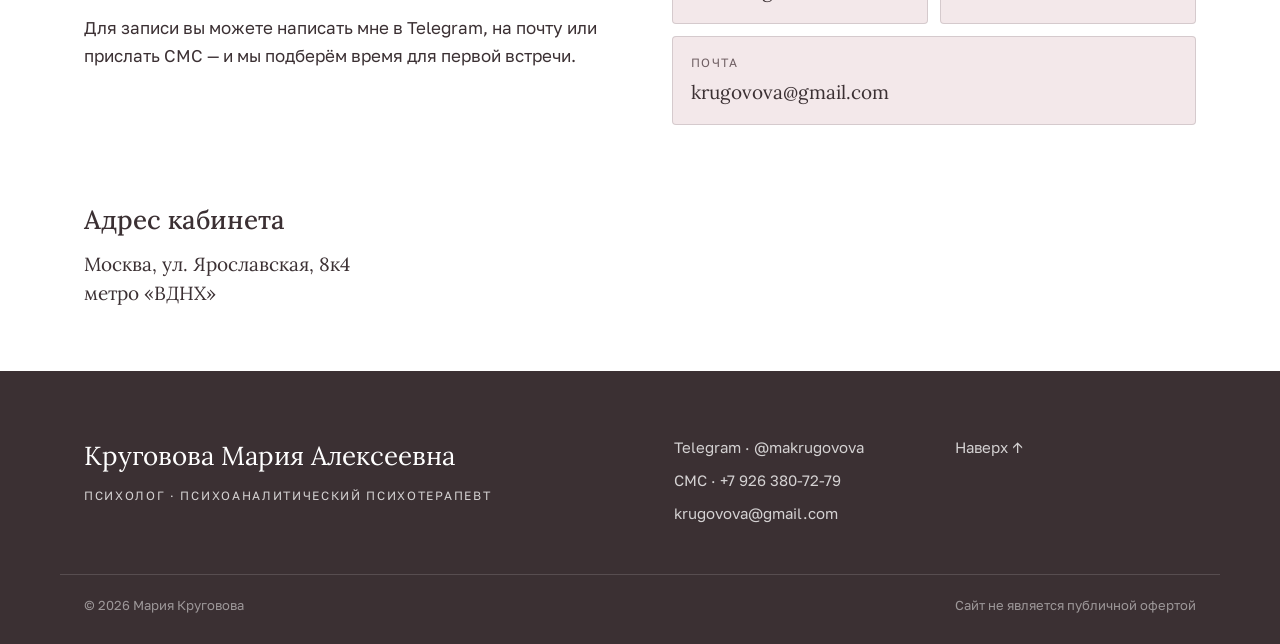
==== commit d5db0d16: "Подтвердить права в Яндекс.Вебмастере и Search Console Метатеги yandex-verification и google-site-ve" ====
--- a/index.html
+++ b/index.html
@@ -6,6 +6,10 @@
 <title>Мария Круговова — психолог, психоаналитический психотерапевт</title>
 <meta name="description" content="Круговова Мария Алексеевна — психолог, психоаналитический психотерапевт. Работа со взрослыми, детьми и подростками. Очный приём в Москве у метро ВДНХ и онлайн. Практика с 2007 года.">
 <meta name="format-detection" content="telephone=no">
+<!-- Подтверждение прав в панелях вебмастера. Не удалять: обе службы
+     периодически перепроверяют наличие тега. -->
+<meta name="yandex-verification" content="1febad2e64c1deee">
+<meta name="google-site-verification" content="iqQq4VLArEXIhwiZFTo-AABuS8nwRxN-k5HZGaVgUAk">
 <link rel="canonical" href="https://krugovova.ru/">
 <meta property="og:type" content="website">
 <meta property="og:title" content="Мария Круговова — психолог, психоаналитический психотерапевт">
--- a/assets/css/style.css
+++ b/assets/css/style.css
@@ -244,16 +244,21 @@
 
 
 /* ---------- запись ---------- */
+/* «Как записаться» и «Адрес кабинета» — один смысловой блок, прижимаем их
+   друг к другу: адрес занимает две строки, обычные 96px вокруг него пустуют */
+.booking{ padding-bottom:40px; }
+.booking + .section{ padding-top:40px; padding-bottom:64px; }
+
 .booking__grid{ display:grid; grid-template-columns:1fr 1fr; gap:64px; align-items:start; }
-.booking__contacts{ display:grid; grid-template-columns:1fr 1fr; gap:16px; }
+.booking__contacts{ display:grid; grid-template-columns:1fr 1fr; gap:12px; }
 .contact{
-  display:flex; flex-direction:column; gap:6px; padding:24px 26px;
+  display:flex; flex-direction:column; gap:4px; padding:16px 18px;
   background:var(--cream); border:1px solid var(--line); border-radius:var(--radius);
   transition:border-color .25s, background .25s;
 }
 .contact:hover{ border-color:var(--accent); background:var(--white); }
 .contact__label{ font-size:12px; letter-spacing:.12em; text-transform:uppercase; color:var(--ink-soft); }
-.contact__value{ font-family:var(--font-head); font-size:24px; color:var(--ink); }
+.contact__value{ font-family:var(--font-head); font-size:19px; color:var(--ink); }
 /* контакт во всю ширину — когда плиток нечётное число */
 .contact--wide{ grid-column:1 / -1; }
 
